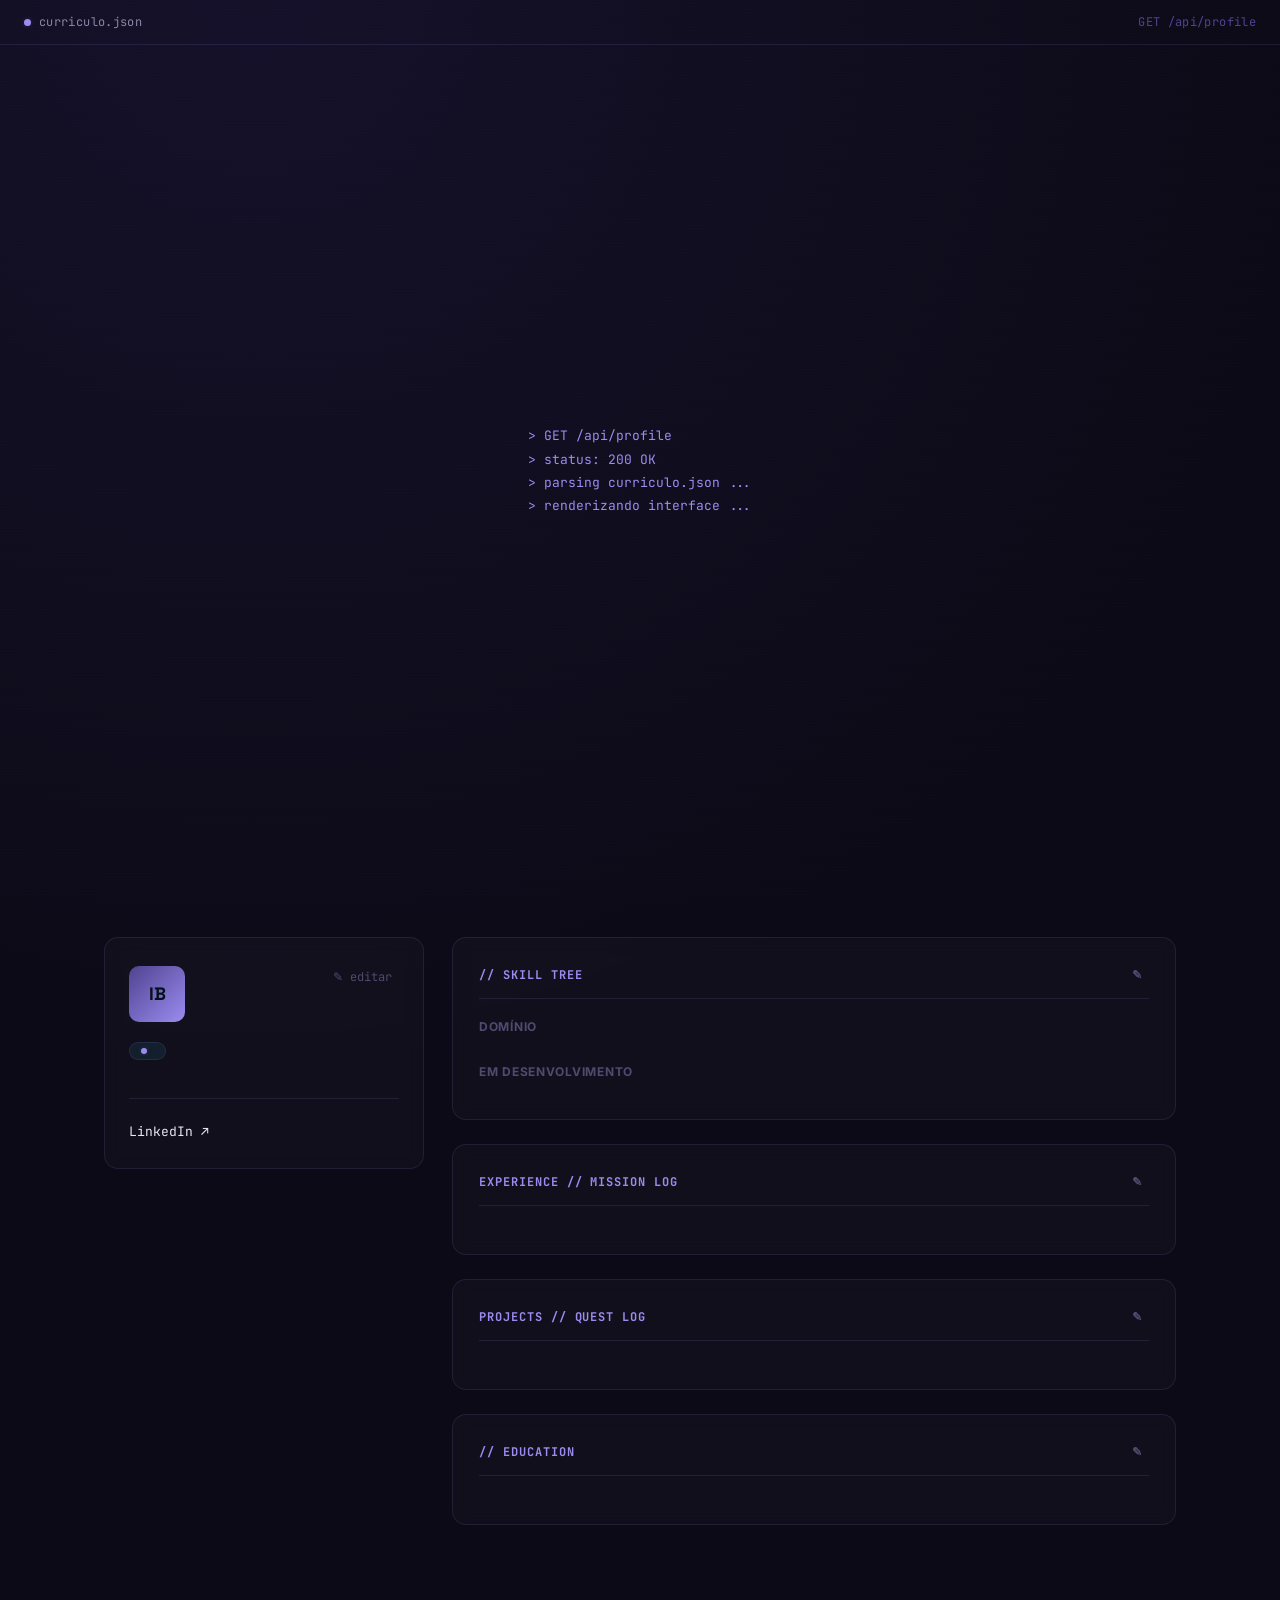
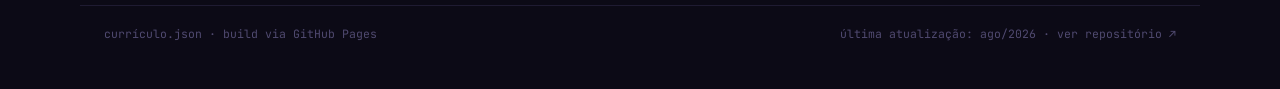
==== index.html @ af9a3c8d "Add files via upload" ====
<!DOCTYPE html>
<html lang="pt-BR">
<head>
<meta charset="UTF-8">
<meta name="viewport" content="width=device-width, initial-scale=1.0">
<title>Ícaro Bastos — Currículo Digital</title>
<link rel="preconnect" href="https://fonts.googleapis.com">
<link href="https://fonts.googleapis.com/css2?family=Space+Grotesk:wght@500;600;700&family=Inter:wght@400;500;600&family=JetBrains+Mono:wght@400;500&display=swap" rel="stylesheet">
<link rel="stylesheet" href="style.css">
</head>
<body>

<div class="scanlines"></div>

<header class="topbar">
  <div class="topbar-left">
    <span class="dot"></span>
    <span class="topbar-label">curriculo.json</span>
  </div>
  <div class="topbar-right" id="statusLine">GET /api/profile</div>
</header>

<main class="boot" id="bootScreen">
  <pre id="bootLog"></pre>
</main>

<div class="app" id="app" hidden>

  <aside class="profile-card">
    <div class="profile-card-inner">
      <a class="edit-icon profile-edit" href="https://github.com/ibastts/icarobastos.github.io/edit/main/curriculo.json" target="_blank" rel="noopener" title="Editar dados no GitHub">✎ editar</a>
      <div class="avatar">IB</div>
      <h1 class="name" id="p-name"></h1>
      <p class="role" id="p-role"></p>
      <p class="location" id="p-location"></p>
      <div class="status-pill">
        <span class="pulse"></span>
        <span id="p-status"></span>
      </div>
      <p class="summary" id="p-summary"></p>
      <div class="contact">
        <a id="p-email" href="#" class="contact-link"></a>
        <a id="p-linkedin" href="#" target="_blank" rel="noopener" class="contact-link">LinkedIn ↗</a>
      </div>
    </div>
  </aside>

  <div class="main-col">

    <section class="panel">
      <h2 class="panel-title">// SKILL TREE <a class="edit-icon" href="https://github.com/ibastts/icarobastos.github.io/edit/main/curriculo.json" target="_blank" rel="noopener" title="Editar no GitHub">✎</a></h2>
      <div class="skill-group">
        <h3 class="skill-group-title">Domínio</h3>
        <div id="skills-mastered" class="skill-list"></div>
      </div>
      <div class="skill-group">
        <h3 class="skill-group-title">Em desenvolvimento</h3>
        <div id="skills-learning" class="skill-list"></div>
      </div>
    </section>

    <section class="panel">
      <h2 class="panel-title">EXPERIENCE // MISSION LOG <a class="edit-icon" href="https://github.com/ibastts/icarobastos.github.io/edit/main/curriculo.json" target="_blank" rel="noopener" title="Editar no GitHub">✎</a></h2>
      <div id="experience-log" class="timeline"></div>
    </section>

    <section class="panel">
      <h2 class="panel-title">PROJECTS // QUEST LOG <a class="edit-icon" href="https://github.com/ibastts/icarobastos.github.io/edit/main/curriculo.json" target="_blank" rel="noopener" title="Editar no GitHub">✎</a></h2>
      <div id="projects-list" class="project-grid"></div>
    </section>

    <section class="panel">
      <h2 class="panel-title">// EDUCATION <a class="edit-icon" href="https://github.com/ibastts/icarobastos.github.io/edit/main/curriculo.json" target="_blank" rel="noopener" title="Editar no GitHub">✎</a></h2>
      <div id="education-list"></div>
    </section>

  </div>
</div>

<footer class="footer">
  <span>currículo.json · build via GitHub Pages</span>
  <span>última atualização: ago/2026 · <a href="https://github.com/ibastts/icarobastos.github.io" target="_blank" rel="noopener">ver repositório ↗</a></span>
</footer>

<script src="script.js"></script>
</body>
</html>
---- style.css ----
:root {
  --bg: #0c0a16;
  --bg-alt: #120e1f;
  --surface: rgba(255, 255, 255, 0.025);
  --surface-border: rgba(150, 130, 220, 0.14);
  --accent: #9b8cf0;
  --accent-dim: #4f4390;
  --accent-glow: rgba(155, 140, 240, 0.2);
  --text: #e9e6f5;
  --text-muted: #8a84a8;
  --text-faint: #504a70;
  --font-display: 'Space Grotesk', sans-serif;
  --font-body: 'Inter', sans-serif;
  --font-mono: 'JetBrains Mono', monospace;
}

* { box-sizing: border-box; }

html, body {
  margin: 0;
  padding: 0;
  background: radial-gradient(circle at 20% 0%, #15112a 0%, var(--bg) 55%);
  color: var(--text);
  font-family: var(--font-body);
  min-height: 100vh;
}

.scanlines {
  position: fixed;
  inset: 0;
  pointer-events: none;
  z-index: 50;
  background: repeating-linear-gradient(
    to bottom,
    rgba(255, 255, 255, 0.015) 0px,
    rgba(255, 255, 255, 0.015) 1px,
    transparent 1px,
    transparent 3px
  );
  mix-blend-mode: overlay;
}

.topbar {
  display: flex;
  justify-content: space-between;
  align-items: center;
  padding: 14px 24px;
  border-bottom: 1px solid var(--surface-border);
  font-family: var(--font-mono);
  font-size: 12px;
  color: var(--text-muted);
  letter-spacing: 0.03em;
}

.topbar-left { display: flex; align-items: center; gap: 8px; }

.dot {
  width: 7px;
  height: 7px;
  border-radius: 50%;
  background: var(--accent);
  box-shadow: 0 0 5px var(--accent-glow);
}

.topbar-right { color: var(--accent-dim); }

/* Boot screen */
.boot {
  min-height: calc(100vh - 48px);
  display: flex;
  align-items: center;
  justify-content: center;
  padding: 24px;
}

#bootLog {
  font-family: var(--font-mono);
  font-size: 13px;
  color: var(--accent);
  white-space: pre-wrap;
  line-height: 1.8;
  max-width: 560px;
}

/* App layout */
.app {
  display: grid;
  grid-template-columns: 320px 1fr;
  gap: 28px;
  max-width: 1120px;
  margin: 0 auto;
  padding: 40px 24px 80px;
}

@media (max-width: 860px) {
  .app { grid-template-columns: 1fr; }
}

.profile-card {
  background: var(--surface);
  border: 1px solid var(--surface-border);
  border-radius: 14px;
  padding: 28px 24px;
  height: fit-content;
  position: sticky;
  top: 24px;
  backdrop-filter: blur(8px);
}

.profile-card-inner {
  position: relative;
}

.avatar {
  width: 56px;
  height: 56px;
  border-radius: 10px;
  background: linear-gradient(135deg, var(--accent-dim), var(--accent));
  display: flex;
  align-items: center;
  justify-content: center;
  font-family: var(--font-display);
  font-weight: 700;
  font-size: 18px;
  color: #061018;
  margin-bottom: 16px;
}

.name {
  font-family: var(--font-display);
  font-size: 22px;
  font-weight: 700;
  margin: 0 0 4px;
  letter-spacing: -0.01em;
}

.role {
  color: var(--accent);
  font-family: var(--font-mono);
  font-size: 13px;
  margin: 0 0 4px;
}

.location {
  color: var(--text-muted);
  font-size: 13px;
  margin: 0 0 16px;
}

.status-pill {
  display: inline-flex;
  align-items: center;
  gap: 7px;
  background: rgba(52, 214, 255, 0.08);
  border: 1px solid var(--surface-border);
  padding: 5px 11px;
  border-radius: 999px;
  font-size: 11px;
  font-family: var(--font-mono);
  color: var(--accent);
  margin-bottom: 18px;
}

.pulse {
  width: 6px;
  height: 6px;
  border-radius: 50%;
  background: var(--accent);
  box-shadow: 0 0 4px var(--accent-glow);
  animation: pulse 2.4s infinite ease-in-out;
}

@keyframes pulse {
  0%, 100% { opacity: 1; }
  50% { opacity: 0.5; }
}

.summary {
  font-size: 13.5px;
  line-height: 1.6;
  color: var(--text-muted);
  margin: 0 0 20px;
}

.contact {
  display: flex;
  flex-direction: column;
  gap: 8px;
  padding-top: 16px;
  border-top: 1px solid var(--surface-border);
}

.contact-link {
  color: var(--text);
  text-decoration: none;
  font-size: 13px;
  font-family: var(--font-mono);
  transition: color 0.15s;
}

.contact-link:hover { color: var(--accent); }

.main-col {
  display: flex;
  flex-direction: column;
  gap: 24px;
}

.panel {
  background: var(--surface);
  border: 1px solid var(--surface-border);
  border-radius: 14px;
  padding: 26px 26px 28px;
  backdrop-filter: blur(8px);
}

.panel-title {
  font-family: var(--font-mono);
  font-size: 12px;
  letter-spacing: 0.08em;
  color: var(--accent);
  text-transform: uppercase;
  margin: 0 0 20px;
  padding-bottom: 12px;
  border-bottom: 1px solid var(--surface-border);
}

/* Skills */
.skill-group { margin-bottom: 18px; }
.skill-group:last-child { margin-bottom: 0; }

.skill-group-title {
  font-size: 12px;
  color: var(--text-faint);
  text-transform: uppercase;
  letter-spacing: 0.06em;
  margin: 0 0 12px;
}

.skill-list { display: flex; flex-direction: column; gap: 10px; }

.skill-row { display: flex; flex-direction: column; gap: 5px; }

.skill-label {
  display: flex;
  justify-content: space-between;
  font-size: 13px;
  color: var(--text);
}

.skill-label span:last-child {
  font-family: var(--font-mono);
  font-size: 11px;
  color: var(--text-muted);
}

.skill-bar-track {
  height: 5px;
  background: rgba(255, 255, 255, 0.06);
  border-radius: 3px;
  overflow: hidden;
}

.skill-bar-fill {
  height: 100%;
  background: linear-gradient(90deg, var(--accent-dim), var(--accent));
  border-radius: 3px;
  width: 0%;
  transition: width 1s cubic-bezier(0.4, 0, 0.2, 1);
}

/* Timeline / experience */
.timeline {
  display: flex;
  flex-direction: column;
  gap: 22px;
  position: relative;
}

.timeline-item {
  position: relative;
  padding-left: 22px;
  border-left: 1px solid var(--surface-border);
}

.timeline-item::before {
  content: '';
  position: absolute;
  left: -4.5px;
  top: 4px;
  width: 8px;
  height: 8px;
  border-radius: 50%;
  background: var(--accent);
  box-shadow: 0 0 4px var(--accent-glow);
}

.timeline-head {
  display: flex;
  flex-wrap: wrap;
  justify-content: space-between;
  gap: 8px;
  margin-bottom: 4px;
}

.timeline-role {
  font-weight: 600;
  font-size: 14.5px;
}

.timeline-company {
  color: var(--accent);
  font-size: 13px;
}

.timeline-period {
  font-family: var(--font-mono);
  font-size: 11.5px;
  color: var(--text-muted);
  white-space: nowrap;
}

.timeline-meta {
  font-size: 12px;
  color: var(--text-faint);
  margin-bottom: 10px;
}

.timeline-highlights {
  margin: 0;
  padding-left: 18px;
  color: var(--text-muted);
  font-size: 13px;
  line-height: 1.7;
}

/* Projects */
.project-grid {
  display: grid;
  grid-template-columns: repeat(auto-fill, minmax(220px, 1fr));
  gap: 14px;
}

.project-card {
  border: 1px solid var(--surface-border);
  border-radius: 10px;
  padding: 16px;
  background: rgba(255, 255, 255, 0.015);
  transition: border-color 0.15s, transform 0.15s;
}

.project-card:hover {
  border-color: var(--accent-dim);
  transform: translateY(-2px);
}

.project-name {
  font-weight: 600;
  font-size: 14px;
  margin: 0 0 6px;
  display: flex;
  align-items: center;
  gap: 6px;
}

.project-name::before {
  content: '◈';
  color: var(--accent);
  font-size: 12px;
}

.project-desc {
  font-size: 12.5px;
  color: var(--text-muted);
  line-height: 1.6;
  margin: 0;
}

/* Education */
.edu-item {
  display: flex;
  justify-content: space-between;
  flex-wrap: wrap;
  gap: 8px;
  padding: 4px 0;
}

.edu-degree { font-weight: 600; font-size: 14px; }
.edu-inst { color: var(--accent); font-size: 13px; }
.edu-period {
  font-family: var(--font-mono);
  font-size: 11.5px;
  color: var(--text-muted);
}

/* Edit icons */
.panel-title {
  display: flex;
  align-items: center;
  justify-content: space-between;
}

.edit-icon {
  font-family: var(--font-mono);
  font-size: 12px;
  color: var(--text-faint);
  text-decoration: none;
  border: 1px solid transparent;
  padding: 2px 6px;
  border-radius: 5px;
  transition: color 0.15s, border-color 0.15s;
  letter-spacing: normal;
  text-transform: none;
}

.edit-icon:hover {
  color: var(--accent);
  border-color: var(--surface-border);
}

.profile-edit {
  position: absolute;
  top: 0;
  right: 0;
}

/* Footer */
.footer {
  max-width: 1120px;
  margin: 0 auto;
  padding: 0 24px 48px;
  display: flex;
  justify-content: space-between;
  flex-wrap: wrap;
  gap: 10px;
  font-family: var(--font-mono);
  font-size: 11.5px;
  color: var(--text-faint);
  border-top: 1px solid var(--surface-border);
  padding-top: 20px;
}

.footer a {
  color: var(--text-faint);
  text-decoration: none;
}

.footer a:hover {
  color: var(--accent);
}
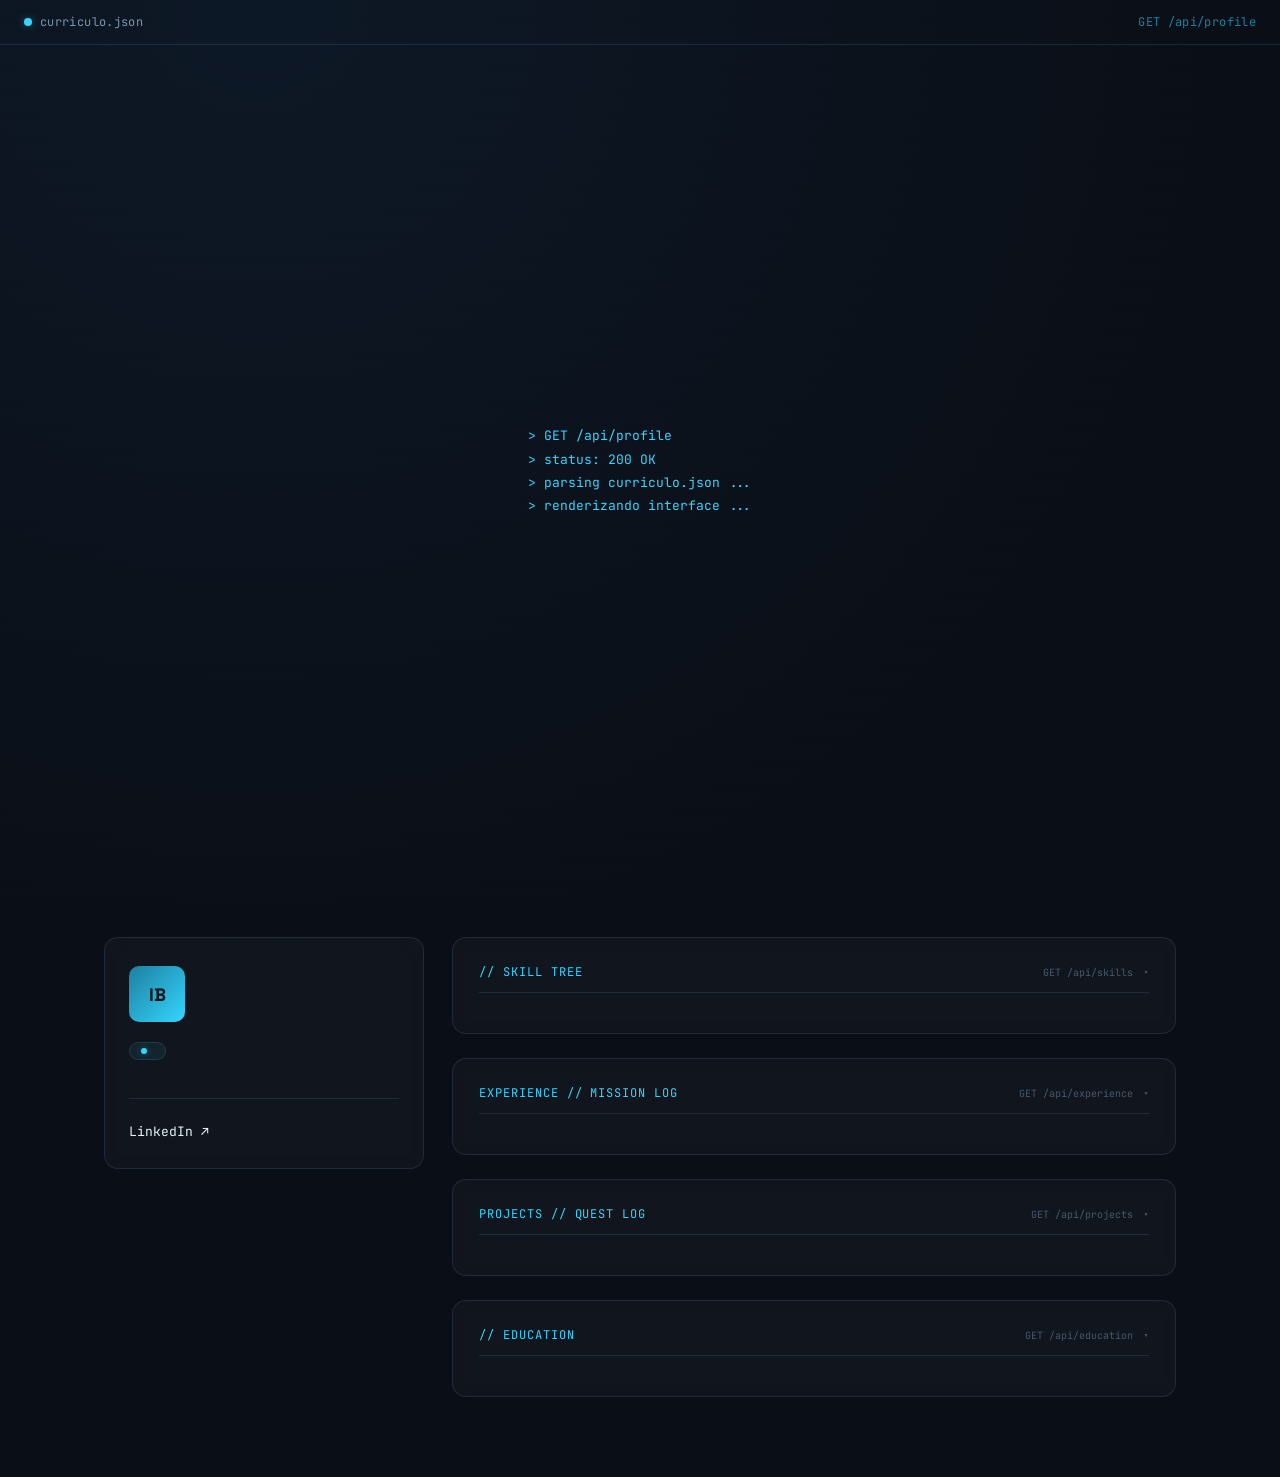
==== commit 99582533: "Add files via upload" ====
--- a/index.html
+++ b/index.html
@@ -27,61 +27,97 @@
 <div class="app" id="app" hidden>
 
   <aside class="profile-card">
-    <div class="profile-card-inner">
-      <a class="edit-icon profile-edit" href="https://github.com/ibastts/icarobastos.github.io/edit/main/curriculo.json" target="_blank" rel="noopener" title="Editar dados no GitHub">✎ editar</a>
-      <div class="avatar">IB</div>
-      <h1 class="name" id="p-name"></h1>
-      <p class="role" id="p-role"></p>
-      <p class="location" id="p-location"></p>
-      <div class="status-pill">
-        <span class="pulse"></span>
-        <span id="p-status"></span>
-      </div>
-      <p class="summary" id="p-summary"></p>
-      <div class="contact">
-        <a id="p-email" href="#" class="contact-link"></a>
-        <a id="p-linkedin" href="#" target="_blank" rel="noopener" class="contact-link">LinkedIn ↗</a>
-      </div>
+    <div class="avatar">IB</div>
+    <h1 class="name" id="p-name"></h1>
+    <p class="role" id="p-role"></p>
+    <p class="location" id="p-location"></p>
+    <div class="status-pill">
+      <span class="pulse"></span>
+      <span id="p-status"></span>
+    </div>
+    <p class="summary" id="p-summary"></p>
+    <div class="contact">
+      <a id="p-email" href="#" class="contact-link"></a>
+      <a id="p-linkedin" href="#" target="_blank" rel="noopener" class="contact-link">LinkedIn ↗</a>
     </div>
   </aside>
 
   <div class="main-col">
 
-    <section class="panel">
-      <h2 class="panel-title">// SKILL TREE <a class="edit-icon" href="https://github.com/ibastts/icarobastos.github.io/edit/main/curriculo.json" target="_blank" rel="noopener" title="Editar no GitHub">✎</a></h2>
-      <div class="skill-group">
-        <h3 class="skill-group-title">Domínio</h3>
-        <div id="skills-mastered" class="skill-list"></div>
-      </div>
-      <div class="skill-group">
-        <h3 class="skill-group-title">Em desenvolvimento</h3>
-        <div id="skills-learning" class="skill-list"></div>
+    <section class="panel" data-panel>
+      <button class="panel-title" type="button" aria-expanded="false" aria-controls="skills-body">
+        <span class="panel-title-text">// SKILL TREE</span>
+        <span class="panel-title-meta">
+          <span class="endpoint-tag">GET /api/skills</span>
+          <span class="chevron">▾</span>
+        </span>
+      </button>
+      <p class="panel-summary" id="skills-summary"></p>
+      <div class="panel-body" id="skills-body">
+        <div class="panel-body-inner">
+          <div class="skill-group">
+            <h3 class="skill-group-title">Domínio</h3>
+            <div id="skills-mastered" class="skill-list"></div>
+          </div>
+          <div class="skill-group">
+            <h3 class="skill-group-title">Em desenvolvimento</h3>
+            <div id="skills-learning" class="skill-list"></div>
+          </div>
+        </div>
       </div>
     </section>
 
-    <section class="panel">
-      <h2 class="panel-title">EXPERIENCE // MISSION LOG <a class="edit-icon" href="https://github.com/ibastts/icarobastos.github.io/edit/main/curriculo.json" target="_blank" rel="noopener" title="Editar no GitHub">✎</a></h2>
-      <div id="experience-log" class="timeline"></div>
+    <section class="panel" data-panel>
+      <button class="panel-title" type="button" aria-expanded="false" aria-controls="experience-body">
+        <span class="panel-title-text">EXPERIENCE // MISSION LOG</span>
+        <span class="panel-title-meta">
+          <span class="endpoint-tag">GET /api/experience</span>
+          <span class="chevron">▾</span>
+        </span>
+      </button>
+      <p class="panel-summary" id="experience-summary"></p>
+      <div class="panel-body" id="experience-body">
+        <div class="panel-body-inner">
+          <div id="experience-log" class="timeline"></div>
+        </div>
+      </div>
     </section>
 
-    <section class="panel">
-      <h2 class="panel-title">PROJECTS // QUEST LOG <a class="edit-icon" href="https://github.com/ibastts/icarobastos.github.io/edit/main/curriculo.json" target="_blank" rel="noopener" title="Editar no GitHub">✎</a></h2>
-      <div id="projects-list" class="project-grid"></div>
+    <section class="panel" data-panel>
+      <button class="panel-title" type="button" aria-expanded="false" aria-controls="projects-body">
+        <span class="panel-title-text">PROJECTS // QUEST LOG</span>
+        <span class="panel-title-meta">
+          <span class="endpoint-tag">GET /api/projects</span>
+          <span class="chevron">▾</span>
+        </span>
+      </button>
+      <p class="panel-summary" id="projects-summary"></p>
+      <div class="panel-body" id="projects-body">
+        <div class="panel-body-inner">
+          <div id="projects-list" class="project-grid"></div>
+        </div>
+      </div>
     </section>
 
-    <section class="panel">
-      <h2 class="panel-title">// EDUCATION <a class="edit-icon" href="https://github.com/ibastts/icarobastos.github.io/edit/main/curriculo.json" target="_blank" rel="noopener" title="Editar no GitHub">✎</a></h2>
-      <div id="education-list"></div>
+    <section class="panel" data-panel>
+      <button class="panel-title" type="button" aria-expanded="false" aria-controls="education-body">
+        <span class="panel-title-text">// EDUCATION</span>
+        <span class="panel-title-meta">
+          <span class="endpoint-tag">GET /api/education</span>
+          <span class="chevron">▾</span>
+        </span>
+      </button>
+      <p class="panel-summary" id="education-summary"></p>
+      <div class="panel-body" id="education-body">
+        <div class="panel-body-inner">
+          <div id="education-list"></div>
+        </div>
+      </div>
     </section>
 
   </div>
 </div>
 
-<footer class="footer">
-  <span>currículo.json · build via GitHub Pages</span>
-  <span>última atualização: ago/2026 · <a href="https://github.com/ibastts/icarobastos.github.io" target="_blank" rel="noopener">ver repositório ↗</a></span>
-</footer>
-
 <script src="script.js"></script>
 </body>
 </html>
--- a/style.css
+++ b/style.css
@@ -1,14 +1,14 @@
 :root {
-  --bg: #0c0a16;
-  --bg-alt: #120e1f;
-  --surface: rgba(255, 255, 255, 0.025);
-  --surface-border: rgba(150, 130, 220, 0.14);
-  --accent: #9b8cf0;
-  --accent-dim: #4f4390;
-  --accent-glow: rgba(155, 140, 240, 0.2);
-  --text: #e9e6f5;
-  --text-muted: #8a84a8;
-  --text-faint: #504a70;
+  --bg: #0a0e16;
+  --bg-alt: #0e1420;
+  --surface: rgba(255, 255, 255, 0.03);
+  --surface-border: rgba(120, 180, 255, 0.14);
+  --accent: #34d6ff;
+  --accent-dim: #1d7fa0;
+  --accent-glow: rgba(52, 214, 255, 0.35);
+  --text: #e8f1fb;
+  --text-muted: #7c93ad;
+  --text-faint: #48586e;
   --font-display: 'Space Grotesk', sans-serif;
   --font-body: 'Inter', sans-serif;
   --font-mono: 'JetBrains Mono', monospace;
@@ -19,7 +19,7 @@
 html, body {
   margin: 0;
   padding: 0;
-  background: radial-gradient(circle at 20% 0%, #15112a 0%, var(--bg) 55%);
+  background: radial-gradient(circle at 20% 0%, #0d1826 0%, var(--bg) 55%);
   color: var(--text);
   font-family: var(--font-body);
   min-height: 100vh;
@@ -55,11 +55,11 @@
 .topbar-left { display: flex; align-items: center; gap: 8px; }
 
 .dot {
-  width: 7px;
-  height: 7px;
+  width: 8px;
+  height: 8px;
   border-radius: 50%;
   background: var(--accent);
-  box-shadow: 0 0 5px var(--accent-glow);
+  box-shadow: 0 0 8px var(--accent-glow);
 }
 
 .topbar-right { color: var(--accent-dim); }
@@ -107,10 +107,6 @@
   backdrop-filter: blur(8px);
 }
 
-.profile-card-inner {
-  position: relative;
-}
-
 .avatar {
   width: 56px;
   height: 56px;
@@ -166,13 +162,13 @@
   height: 6px;
   border-radius: 50%;
   background: var(--accent);
-  box-shadow: 0 0 4px var(--accent-glow);
-  animation: pulse 2.4s infinite ease-in-out;
+  box-shadow: 0 0 6px var(--accent-glow);
+  animation: pulse 1.8s infinite ease-in-out;
 }
 
 @keyframes pulse {
   0%, 100% { opacity: 1; }
-  50% { opacity: 0.5; }
+  50% { opacity: 0.35; }
 }
 
 .summary {
@@ -215,14 +211,98 @@
 }
 
 .panel-title {
+  all: unset;
+  box-sizing: border-box;
+  display: flex;
+  align-items: center;
+  justify-content: space-between;
+  gap: 12px;
+  width: 100%;
+  cursor: pointer;
   font-family: var(--font-mono);
   font-size: 12px;
   letter-spacing: 0.08em;
   color: var(--accent);
   text-transform: uppercase;
-  margin: 0 0 20px;
   padding-bottom: 12px;
   border-bottom: 1px solid var(--surface-border);
+}
+
+.panel-title:focus-visible {
+  outline: 1px solid var(--accent);
+  outline-offset: 4px;
+  border-radius: 2px;
+}
+
+.panel-title-text { white-space: nowrap; }
+
+.panel-title-meta {
+  display: flex;
+  align-items: center;
+  gap: 10px;
+  text-transform: none;
+  letter-spacing: normal;
+  flex-shrink: 0;
+}
+
+.endpoint-tag {
+  font-size: 10px;
+  color: var(--text-faint);
+  transition: color 0.2s ease;
+}
+
+.panel:hover .endpoint-tag,
+.panel.is-open .endpoint-tag {
+  color: var(--accent-dim);
+}
+
+.chevron {
+  display: inline-block;
+  font-size: 10px;
+  color: var(--text-faint);
+  transition: transform 0.25s ease, color 0.25s ease;
+}
+
+.panel:hover .chevron,
+.panel.is-open .chevron {
+  transform: rotate(180deg);
+  color: var(--accent);
+}
+
+.panel-summary {
+  font-family: var(--font-mono);
+  font-size: 11.5px;
+  color: var(--text-faint);
+  margin: 12px 0 0;
+  transition: opacity 0.2s ease;
+}
+
+.panel:hover .panel-summary,
+.panel.is-open .panel-summary {
+  opacity: 0;
+  height: 0;
+  margin: 0;
+  overflow: hidden;
+}
+
+.panel-body {
+  max-height: 0;
+  overflow: hidden;
+  transition: max-height 0.45s cubic-bezier(0.4, 0, 0.2, 1);
+}
+
+.panel-body-inner {
+  padding-top: 20px;
+}
+
+@media (max-width: 480px) {
+  .panel-title {
+    flex-wrap: wrap;
+    row-gap: 6px;
+  }
+  .endpoint-tag {
+    display: none;
+  }
 }
 
 /* Skills */
@@ -267,6 +347,7 @@
   border-radius: 3px;
   width: 0%;
   transition: width 1s cubic-bezier(0.4, 0, 0.2, 1);
+  box-shadow: 0 0 8px var(--accent-glow);
 }
 
 /* Timeline / experience */
@@ -292,7 +373,7 @@
   height: 8px;
   border-radius: 50%;
   background: var(--accent);
-  box-shadow: 0 0 4px var(--accent-glow);
+  box-shadow: 0 0 8px var(--accent-glow);
 }
 
 .timeline-head {
@@ -392,59 +473,3 @@
   font-size: 11.5px;
   color: var(--text-muted);
 }
-
-/* Edit icons */
-.panel-title {
-  display: flex;
-  align-items: center;
-  justify-content: space-between;
-}
-
-.edit-icon {
-  font-family: var(--font-mono);
-  font-size: 12px;
-  color: var(--text-faint);
-  text-decoration: none;
-  border: 1px solid transparent;
-  padding: 2px 6px;
-  border-radius: 5px;
-  transition: color 0.15s, border-color 0.15s;
-  letter-spacing: normal;
-  text-transform: none;
-}
-
-.edit-icon:hover {
-  color: var(--accent);
-  border-color: var(--surface-border);
-}
-
-.profile-edit {
-  position: absolute;
-  top: 0;
-  right: 0;
-}
-
-/* Footer */
-.footer {
-  max-width: 1120px;
-  margin: 0 auto;
-  padding: 0 24px 48px;
-  display: flex;
-  justify-content: space-between;
-  flex-wrap: wrap;
-  gap: 10px;
-  font-family: var(--font-mono);
-  font-size: 11.5px;
-  color: var(--text-faint);
-  border-top: 1px solid var(--surface-border);
-  padding-top: 20px;
-}
-
-.footer a {
-  color: var(--text-faint);
-  text-decoration: none;
-}
-
-.footer a:hover {
-  color: var(--accent);
-}
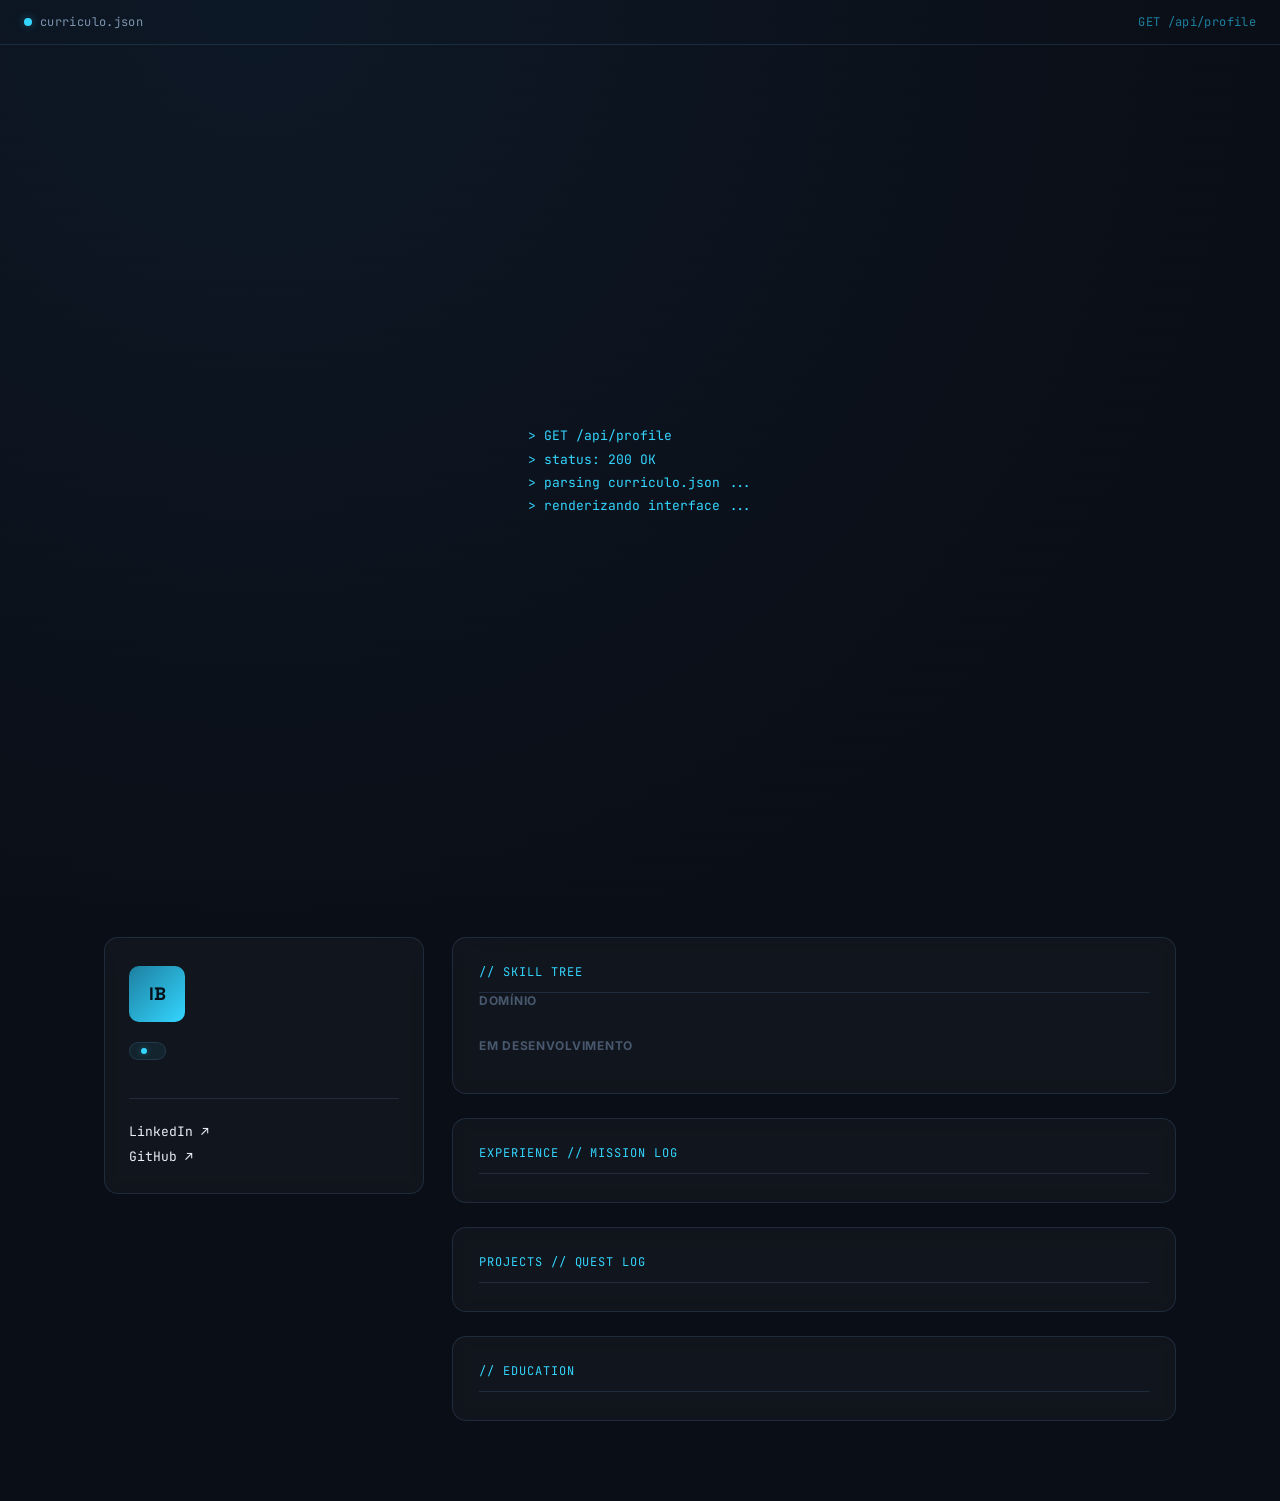
==== commit f2ff2c2e: "Rename index to index.html" ====
--- a/index.html
+++ b/index.html
@@ -1,123 +1,92 @@
 <!DOCTYPE html>
 <html lang="pt-BR">
 <head>
-<meta charset="UTF-8">
-<meta name="viewport" content="width=device-width, initial-scale=1.0">
-<title>Ícaro Bastos — Currículo Digital</title>
-<link rel="preconnect" href="https://fonts.googleapis.com">
-<link href="https://fonts.googleapis.com/css2?family=Space+Grotesk:wght@500;600;700&family=Inter:wght@400;500;600&family=JetBrains+Mono:wght@400;500&display=swap" rel="stylesheet">
-<link rel="stylesheet" href="style.css">
+  <meta charset="UTF-8">
+  <meta name="viewport" content="width=device-width, initial-scale=1.0">
+  <title>Ícaro Bastos — Currículo Digital</title>
+  
+  <!-- Fontes -->
+  <link rel="preconnect" href="https://fonts.googleapis.com">
+  <link rel="preconnect" href="https://fonts.gstatic.com" crossorigin>
+  <link href="https://fonts.googleapis.com/css2?family=Space+Grotesk:wght@500;600;700&family=Inter:wght@400;500;600&family=JetBrains+Mono:wght@400;500&display=swap" rel="stylesheet">
+  
+  <!-- Estilos -->
+  <link rel="stylesheet" href="style.css">
 </head>
 <body>
 
-<div class="scanlines"></div>
+  <div class="scanlines"></div>
 
-<header class="topbar">
-  <div class="topbar-left">
-    <span class="dot"></span>
-    <span class="topbar-label">curriculo.json</span>
+  <header class="topbar">
+    <div class="topbar-left">
+      <span class="dot"></span>
+      <span class="topbar-label">curriculo.json</span>
+    </div>
+    <div class="topbar-right" id="statusLine">GET /api/profile</div>
+  </header>
+
+  <main class="boot" id="bootScreen">
+    <pre id="bootLog"></pre>
+  </main>
+
+  <div class="app" id="app" hidden>
+
+    <!-- Sidebar / Perfil -->
+    <aside class="profile-card">
+      <div class="avatar">IB</div>
+      <h1 class="name" id="p-name"></h1>
+      <p class="role" id="p-role"></p>
+      <p class="location" id="p-location"></p>
+      <div class="status-pill">
+        <span class="pulse"></span>
+        <span id="p-status"></span>
+      </div>
+      <p class="summary" id="p-summary"></p>
+      <div class="contact">
+        <a id="p-email" href="#" class="contact-link"></a>
+        <a id="p-linkedin" href="#" target="_blank" rel="noopener noreferrer" class="contact-link">LinkedIn ↗</a>
+        <a id="p-github" href="#" target="_blank" rel="noopener noreferrer" class="contact-link">GitHub ↗</a>
+      </div>
+    </aside>
+
+    <!-- Conteúdo Principal -->
+    <div class="main-col">
+
+      <!-- Skills -->
+      <section class="panel skill-panel">
+        <h2 class="panel-title">// SKILL TREE</h2>
+        <div class="skill-group">
+          <h3 class="skill-group-title">Domínio</h3>
+          <div id="skills-mastered" class="skill-list"></div>
+        </div>
+        <div class="skill-group">
+          <h3 class="skill-group-title">Em desenvolvimento</h3>
+          <div id="skills-learning" class="skill-list"></div>
+        </div>
+      </section>
+
+      <!-- Experiência -->
+      <section class="panel">
+        <h2 class="panel-title">EXPERIENCE // MISSION LOG</h2>
+        <div id="experience-log" class="timeline"></div>
+      </section>
+
+      <!-- Projetos -->
+      <section class="panel">
+        <h2 class="panel-title">PROJECTS // QUEST LOG</h2>
+        <div id="projects-list" class="project-grid"></div>
+      </section>
+
+      <!-- Educação -->
+      <section class="panel">
+        <h2 class="panel-title">// EDUCATION</h2>
+        <div id="education-list"></div>
+      </section>
+
+    </div>
   </div>
-  <div class="topbar-right" id="statusLine">GET /api/profile</div>
-</header>
 
-<main class="boot" id="bootScreen">
-  <pre id="bootLog"></pre>
-</main>
-
-<div class="app" id="app" hidden>
-
-  <aside class="profile-card">
-    <div class="avatar">IB</div>
-    <h1 class="name" id="p-name"></h1>
-    <p class="role" id="p-role"></p>
-    <p class="location" id="p-location"></p>
-    <div class="status-pill">
-      <span class="pulse"></span>
-      <span id="p-status"></span>
-    </div>
-    <p class="summary" id="p-summary"></p>
-    <div class="contact">
-      <a id="p-email" href="#" class="contact-link"></a>
-      <a id="p-linkedin" href="#" target="_blank" rel="noopener" class="contact-link">LinkedIn ↗</a>
-    </div>
-  </aside>
-
-  <div class="main-col">
-
-    <section class="panel" data-panel>
-      <button class="panel-title" type="button" aria-expanded="false" aria-controls="skills-body">
-        <span class="panel-title-text">// SKILL TREE</span>
-        <span class="panel-title-meta">
-          <span class="endpoint-tag">GET /api/skills</span>
-          <span class="chevron">▾</span>
-        </span>
-      </button>
-      <p class="panel-summary" id="skills-summary"></p>
-      <div class="panel-body" id="skills-body">
-        <div class="panel-body-inner">
-          <div class="skill-group">
-            <h3 class="skill-group-title">Domínio</h3>
-            <div id="skills-mastered" class="skill-list"></div>
-          </div>
-          <div class="skill-group">
-            <h3 class="skill-group-title">Em desenvolvimento</h3>
-            <div id="skills-learning" class="skill-list"></div>
-          </div>
-        </div>
-      </div>
-    </section>
-
-    <section class="panel" data-panel>
-      <button class="panel-title" type="button" aria-expanded="false" aria-controls="experience-body">
-        <span class="panel-title-text">EXPERIENCE // MISSION LOG</span>
-        <span class="panel-title-meta">
-          <span class="endpoint-tag">GET /api/experience</span>
-          <span class="chevron">▾</span>
-        </span>
-      </button>
-      <p class="panel-summary" id="experience-summary"></p>
-      <div class="panel-body" id="experience-body">
-        <div class="panel-body-inner">
-          <div id="experience-log" class="timeline"></div>
-        </div>
-      </div>
-    </section>
-
-    <section class="panel" data-panel>
-      <button class="panel-title" type="button" aria-expanded="false" aria-controls="projects-body">
-        <span class="panel-title-text">PROJECTS // QUEST LOG</span>
-        <span class="panel-title-meta">
-          <span class="endpoint-tag">GET /api/projects</span>
-          <span class="chevron">▾</span>
-        </span>
-      </button>
-      <p class="panel-summary" id="projects-summary"></p>
-      <div class="panel-body" id="projects-body">
-        <div class="panel-body-inner">
-          <div id="projects-list" class="project-grid"></div>
-        </div>
-      </div>
-    </section>
-
-    <section class="panel" data-panel>
-      <button class="panel-title" type="button" aria-expanded="false" aria-controls="education-body">
-        <span class="panel-title-text">// EDUCATION</span>
-        <span class="panel-title-meta">
-          <span class="endpoint-tag">GET /api/education</span>
-          <span class="chevron">▾</span>
-        </span>
-      </button>
-      <p class="panel-summary" id="education-summary"></p>
-      <div class="panel-body" id="education-body">
-        <div class="panel-body-inner">
-          <div id="education-list"></div>
-        </div>
-      </div>
-    </section>
-
-  </div>
-</div>
-
-<script src="script.js"></script>
+  <!-- Scripts com defer para garantir o carregamento do DOM -->
+  <script src="script.js" defer></script>
 </body>
 </html>
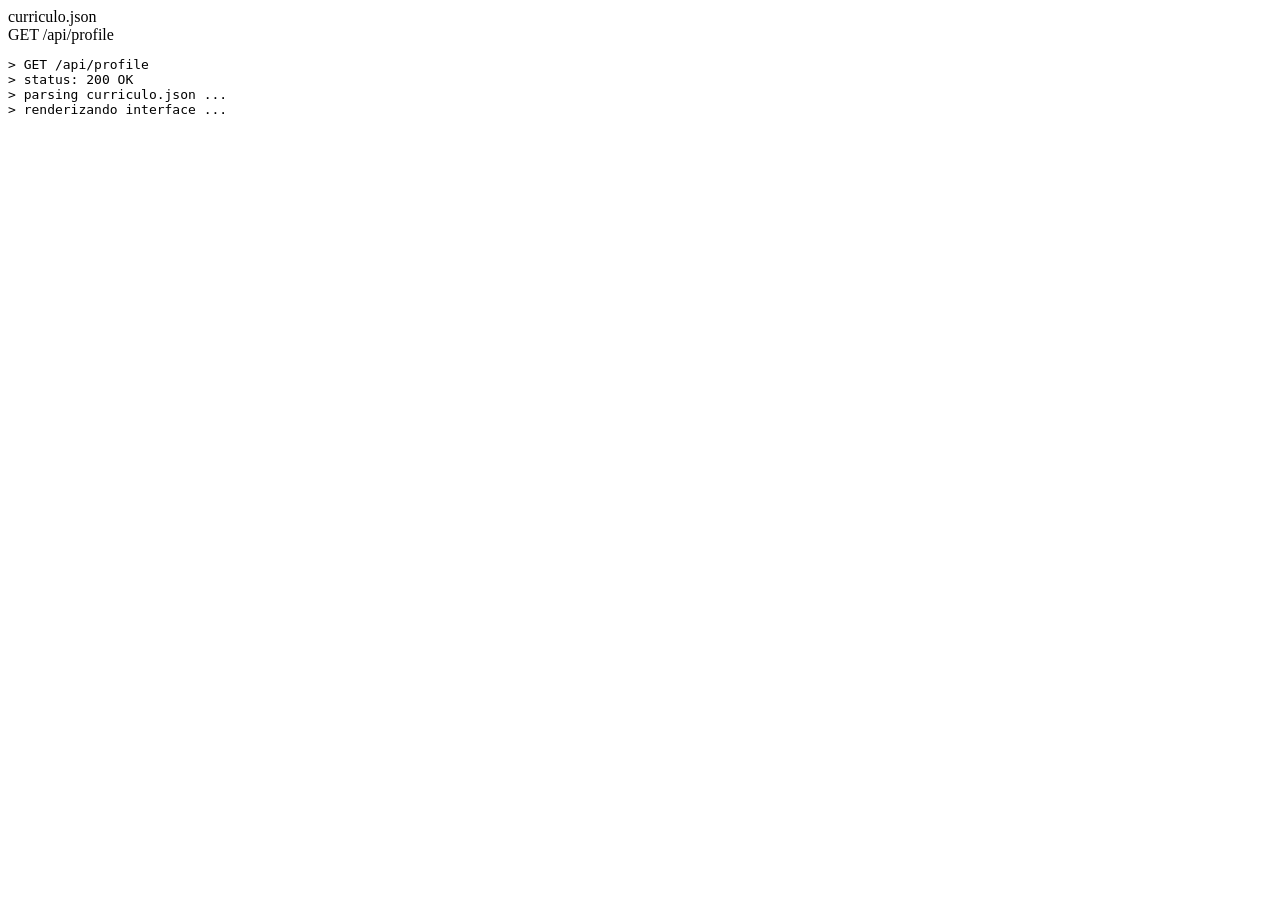
==== commit ff176925: "Update stylesheet link to include version query" ====
--- a/index.html
+++ b/index.html
@@ -11,7 +11,7 @@
   <link href="https://fonts.googleapis.com/css2?family=Space+Grotesk:wght@500;600;700&family=Inter:wght@400;500;600&family=JetBrains+Mono:wght@400;500&display=swap" rel="stylesheet">
   
   <!-- Estilos -->
-  <link rel="stylesheet" href="style.css">
+<link rel="stylesheet" href="style.css?v=2">
 </head>
 <body>
 
--- a/style.css
+++ b/style.css
@@ -1,475 +1,53 @@
-:root {
-  --bg: #0a0e16;
-  --bg-alt: #0e1420;
-  --surface: rgba(255, 255, 255, 0.03);
-  --surface-border: rgba(120, 180, 255, 0.14);
-  --accent: #34d6ff;
-  --accent-dim: #1d7fa0;
-  --accent-glow: rgba(52, 214, 255, 0.35);
-  --text: #e8f1fb;
-  --text-muted: #7c93ad;
-  --text-faint: #48586e;
-  --font-display: 'Space Grotesk', sans-serif;
-  --font-body: 'Inter', sans-serif;
-  --font-mono: 'JetBrains Mono', monospace;
+/* Container de Projetos: ajustado para manter um grid alinhado */
+.project-grid {
+  display: grid;
+  grid-template-columns: repeat(auto-fill, minmax(260px, 1fr));
+  gap: 16px;
+  align-items: start;
 }
 
-* { box-sizing: border-box; }
-
-html, body {
-  margin: 0;
-  padding: 0;
-  background: radial-gradient(circle at 20% 0%, #0d1826 0%, var(--bg) 55%);
-  color: var(--text);
-  font-family: var(--font-body);
-  min-height: 100vh;
+/* Card Compacto com transição suave */
+.project-card {
+  border: 1px solid var(--surface-border);
+  border-radius: 12px;
+  padding: 14px 16px;
+  background: rgba(255, 255, 255, 0.02);
+  cursor: pointer;
+  
+  /* Esconde o excesso no estado compacto */
+  max-height: 85px; 
+  overflow: hidden;
+  
+  /* Transições suaves para altura, cores e sombra */
+  transition: max-height 0.4s cubic-bezier(0.16, 1, 0.3, 1),
+              border-color 0.3s ease,
+              transform 0.3s ease,
+              box-shadow 0.3s ease,
+              background 0.3s ease;
 }
 
-.scanlines {
-  position: fixed;
-  inset: 0;
-  pointer-events: none;
-  z-index: 50;
-  background: repeating-linear-gradient(
-    to bottom,
-    rgba(255, 255, 255, 0.015) 0px,
-    rgba(255, 255, 255, 0.015) 1px,
-    transparent 1px,
-    transparent 3px
-  );
-  mix-blend-mode: overlay;
+/* Estado Expandido ao passar o mouse */
+.project-card:hover {
+  max-height: 300px; /* Altura máxima suficiente para exibir todo o texto */
+  background: rgba(18, 28, 42, 0.95);
+  border-color: rgba(102, 233, 255, 0.5);
+  transform: translateY(-3px);
+  box-shadow: 0 12px 28px rgba(5, 10, 18, 0.5);
+  z-index: 2; /* Garante que o card expandido fique sobreposto se necessário */
 }
 
-.topbar {
-  display: flex;
-  justify-content: space-between;
-  align-items: center;
-  padding: 14px 24px;
-  border-bottom: 1px solid var(--surface-border);
-  font-family: var(--font-mono);
-  font-size: 12px;
-  color: var(--text-muted);
-  letter-spacing: 0.03em;
-}
-
-.topbar-left { display: flex; align-items: center; gap: 8px; }
-
-.dot {
-  width: 8px;
-  height: 8px;
-  border-radius: 50%;
-  background: var(--accent);
-  box-shadow: 0 0 8px var(--accent-glow);
-}
-
-.topbar-right { color: var(--accent-dim); }
-
-/* Boot screen */
-.boot {
-  min-height: calc(100vh - 48px);
-  display: flex;
-  align-items: center;
-  justify-content: center;
-  padding: 24px;
-}
-
-#bootLog {
-  font-family: var(--font-mono);
-  font-size: 13px;
-  color: var(--accent);
-  white-space: pre-wrap;
-  line-height: 1.8;
-  max-width: 560px;
-}
-
-/* App layout */
-.app {
-  display: grid;
-  grid-template-columns: 320px 1fr;
-  gap: 28px;
-  max-width: 1120px;
-  margin: 0 auto;
-  padding: 40px 24px 80px;
-}
-
-@media (max-width: 860px) {
-  .app { grid-template-columns: 1fr; }
-}
-
-.profile-card {
-  background: var(--surface);
-  border: 1px solid var(--surface-border);
-  border-radius: 14px;
-  padding: 28px 24px;
-  height: fit-content;
-  position: sticky;
-  top: 24px;
-  backdrop-filter: blur(8px);
-}
-
-.avatar {
-  width: 56px;
-  height: 56px;
-  border-radius: 10px;
-  background: linear-gradient(135deg, var(--accent-dim), var(--accent));
-  display: flex;
-  align-items: center;
-  justify-content: center;
-  font-family: var(--font-display);
-  font-weight: 700;
-  font-size: 18px;
-  color: #061018;
-  margin-bottom: 16px;
-}
-
-.name {
-  font-family: var(--font-display);
-  font-size: 22px;
-  font-weight: 700;
-  margin: 0 0 4px;
-  letter-spacing: -0.01em;
-}
-
-.role {
-  color: var(--accent);
-  font-family: var(--font-mono);
-  font-size: 13px;
-  margin: 0 0 4px;
-}
-
-.location {
-  color: var(--text-muted);
-  font-size: 13px;
-  margin: 0 0 16px;
-}
-
-.status-pill {
-  display: inline-flex;
-  align-items: center;
-  gap: 7px;
-  background: rgba(52, 214, 255, 0.08);
-  border: 1px solid var(--surface-border);
-  padding: 5px 11px;
-  border-radius: 999px;
-  font-size: 11px;
-  font-family: var(--font-mono);
-  color: var(--accent);
-  margin-bottom: 18px;
-}
-
-.pulse {
-  width: 6px;
-  height: 6px;
-  border-radius: 50%;
-  background: var(--accent);
-  box-shadow: 0 0 6px var(--accent-glow);
-  animation: pulse 1.8s infinite ease-in-out;
-}
-
-@keyframes pulse {
-  0%, 100% { opacity: 1; }
-  50% { opacity: 0.35; }
-}
-
-.summary {
-  font-size: 13.5px;
-  line-height: 1.6;
-  color: var(--text-muted);
-  margin: 0 0 20px;
-}
-
-.contact {
-  display: flex;
-  flex-direction: column;
-  gap: 8px;
-  padding-top: 16px;
-  border-top: 1px solid var(--surface-border);
-}
-
-.contact-link {
-  color: var(--text);
-  text-decoration: none;
-  font-size: 13px;
-  font-family: var(--font-mono);
-  transition: color 0.15s;
-}
-
-.contact-link:hover { color: var(--accent); }
-
-.main-col {
-  display: flex;
-  flex-direction: column;
-  gap: 24px;
-}
-
-.panel {
-  background: var(--surface);
-  border: 1px solid var(--surface-border);
-  border-radius: 14px;
-  padding: 26px 26px 28px;
-  backdrop-filter: blur(8px);
-}
-
-.panel-title {
-  all: unset;
-  box-sizing: border-box;
-  display: flex;
-  align-items: center;
-  justify-content: space-between;
-  gap: 12px;
-  width: 100%;
-  cursor: pointer;
-  font-family: var(--font-mono);
-  font-size: 12px;
-  letter-spacing: 0.08em;
-  color: var(--accent);
-  text-transform: uppercase;
-  padding-bottom: 12px;
-  border-bottom: 1px solid var(--surface-border);
-}
-
-.panel-title:focus-visible {
-  outline: 1px solid var(--accent);
-  outline-offset: 4px;
-  border-radius: 2px;
-}
-
-.panel-title-text { white-space: nowrap; }
-
-.panel-title-meta {
-  display: flex;
-  align-items: center;
-  gap: 10px;
-  text-transform: none;
-  letter-spacing: normal;
-  flex-shrink: 0;
-}
-
-.endpoint-tag {
-  font-size: 10px;
-  color: var(--text-faint);
-  transition: color 0.2s ease;
-}
-
-.panel:hover .endpoint-tag,
-.panel.is-open .endpoint-tag {
-  color: var(--accent-dim);
-}
-
-.chevron {
-  display: inline-block;
-  font-size: 10px;
-  color: var(--text-faint);
-  transition: transform 0.25s ease, color 0.25s ease;
-}
-
-.panel:hover .chevron,
-.panel.is-open .chevron {
-  transform: rotate(180deg);
-  color: var(--accent);
-}
-
-.panel-summary {
-  font-family: var(--font-mono);
-  font-size: 11.5px;
-  color: var(--text-faint);
-  margin: 12px 0 0;
-  transition: opacity 0.2s ease;
-}
-
-.panel:hover .panel-summary,
-.panel.is-open .panel-summary {
-  opacity: 0;
-  height: 0;
-  margin: 0;
-  overflow: hidden;
-}
-
-.panel-body {
-  max-height: 0;
-  overflow: hidden;
-  transition: max-height 0.45s cubic-bezier(0.4, 0, 0.2, 1);
-}
-
-.panel-body-inner {
-  padding-top: 20px;
-}
-
-@media (max-width: 480px) {
-  .panel-title {
-    flex-wrap: wrap;
-    row-gap: 6px;
-  }
-  .endpoint-tag {
-    display: none;
-  }
-}
-
-/* Skills */
-.skill-group { margin-bottom: 18px; }
-.skill-group:last-child { margin-bottom: 0; }
-
-.skill-group-title {
-  font-size: 12px;
-  color: var(--text-faint);
-  text-transform: uppercase;
-  letter-spacing: 0.06em;
-  margin: 0 0 12px;
-}
-
-.skill-list { display: flex; flex-direction: column; gap: 10px; }
-
-.skill-row { display: flex; flex-direction: column; gap: 5px; }
-
-.skill-label {
-  display: flex;
-  justify-content: space-between;
-  font-size: 13px;
-  color: var(--text);
-}
-
-.skill-label span:last-child {
-  font-family: var(--font-mono);
-  font-size: 11px;
-  color: var(--text-muted);
-}
-
-.skill-bar-track {
-  height: 5px;
-  background: rgba(255, 255, 255, 0.06);
-  border-radius: 3px;
-  overflow: hidden;
-}
-
-.skill-bar-fill {
-  height: 100%;
-  background: linear-gradient(90deg, var(--accent-dim), var(--accent));
-  border-radius: 3px;
-  width: 0%;
-  transition: width 1s cubic-bezier(0.4, 0, 0.2, 1);
-  box-shadow: 0 0 8px var(--accent-glow);
-}
-
-/* Timeline / experience */
-.timeline {
-  display: flex;
-  flex-direction: column;
-  gap: 22px;
-  position: relative;
-}
-
-.timeline-item {
-  position: relative;
-  padding-left: 22px;
-  border-left: 1px solid var(--surface-border);
-}
-
-.timeline-item::before {
-  content: '';
-  position: absolute;
-  left: -4.5px;
-  top: 4px;
-  width: 8px;
-  height: 8px;
-  border-radius: 50%;
-  background: var(--accent);
-  box-shadow: 0 0 8px var(--accent-glow);
-}
-
-.timeline-head {
-  display: flex;
-  flex-wrap: wrap;
-  justify-content: space-between;
-  gap: 8px;
-  margin-bottom: 4px;
-}
-
-.timeline-role {
-  font-weight: 600;
-  font-size: 14.5px;
-}
-
-.timeline-company {
-  color: var(--accent);
-  font-size: 13px;
-}
-
-.timeline-period {
-  font-family: var(--font-mono);
-  font-size: 11.5px;
-  color: var(--text-muted);
-  white-space: nowrap;
-}
-
-.timeline-meta {
-  font-size: 12px;
-  color: var(--text-faint);
-  margin-bottom: 10px;
-}
-
-.timeline-highlights {
-  margin: 0;
-  padding-left: 18px;
-  color: var(--text-muted);
-  font-size: 13px;
-  line-height: 1.7;
-}
-
-/* Projects */
-.project-grid {
-  display: grid;
-  grid-template-columns: repeat(auto-fill, minmax(220px, 1fr));
-  gap: 14px;
-}
-
-.project-card {
-  border: 1px solid var(--surface-border);
-  border-radius: 10px;
-  padding: 16px;
-  background: rgba(255, 255, 255, 0.015);
-  transition: border-color 0.15s, transform 0.15s;
-}
-
-.project-card:hover {
-  border-color: var(--accent-dim);
-  transform: translateY(-2px);
-}
-
-.project-name {
-  font-weight: 600;
-  font-size: 14px;
-  margin: 0 0 6px;
-  display: flex;
-  align-items: center;
-  gap: 6px;
-}
-
-.project-name::before {
-  content: '◈';
-  color: var(--accent);
-  font-size: 12px;
-}
-
+/* Ajuste fino na descrição */
 .project-desc {
   font-size: 12.5px;
   color: var(--text-muted);
   line-height: 1.6;
-  margin: 0;
+  margin: 8px 0 12px;
+  
+  /* Transição suave de opacidade no texto */
+  opacity: 0.7;
+  transition: opacity 0.3s ease;
 }
 
-/* Education */
-.edu-item {
-  display: flex;
-  justify-content: space-between;
-  flex-wrap: wrap;
-  gap: 8px;
-  padding: 4px 0;
+.project-card:hover .project-desc {
+  opacity: 1;
 }
-
-.edu-degree { font-weight: 600; font-size: 14px; }
-.edu-inst { color: var(--accent); font-size: 13px; }
-.edu-period {
-  font-family: var(--font-mono);
-  font-size: 11.5px;
-  color: var(--text-muted);
-}
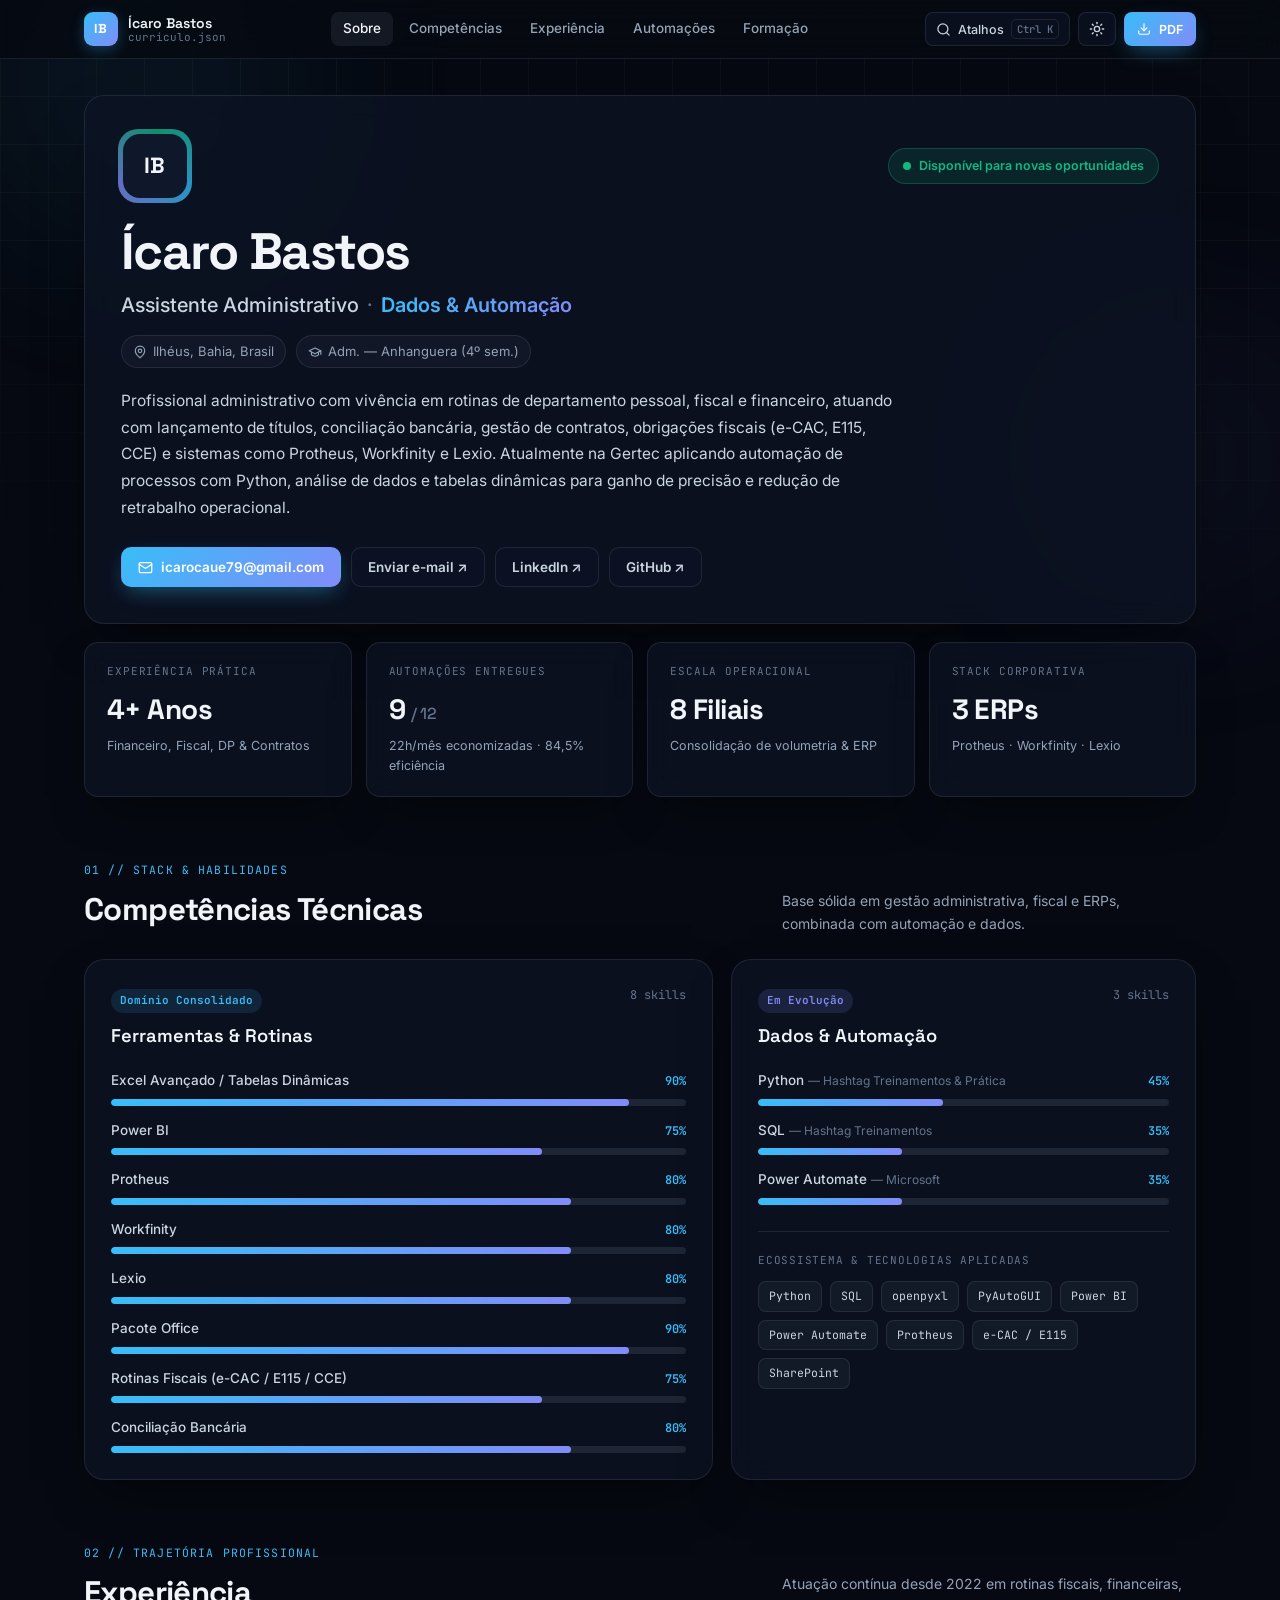
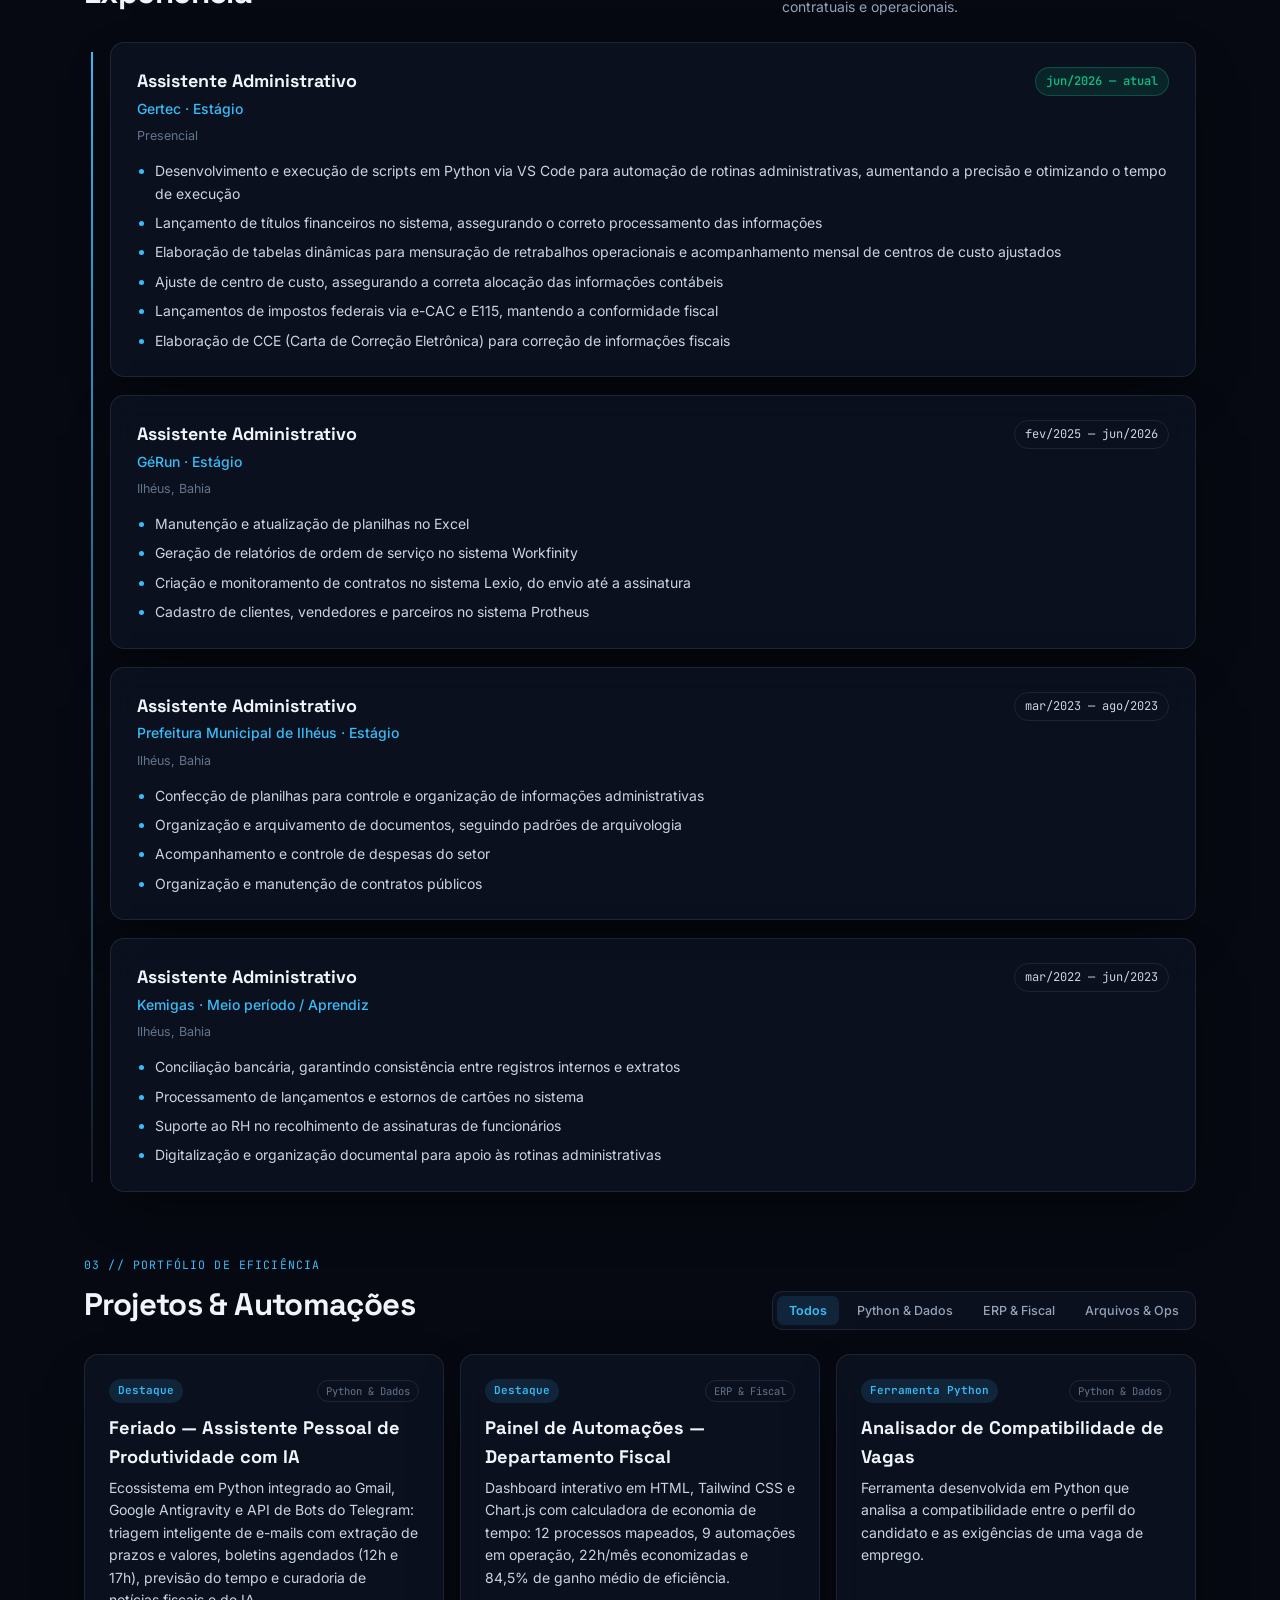
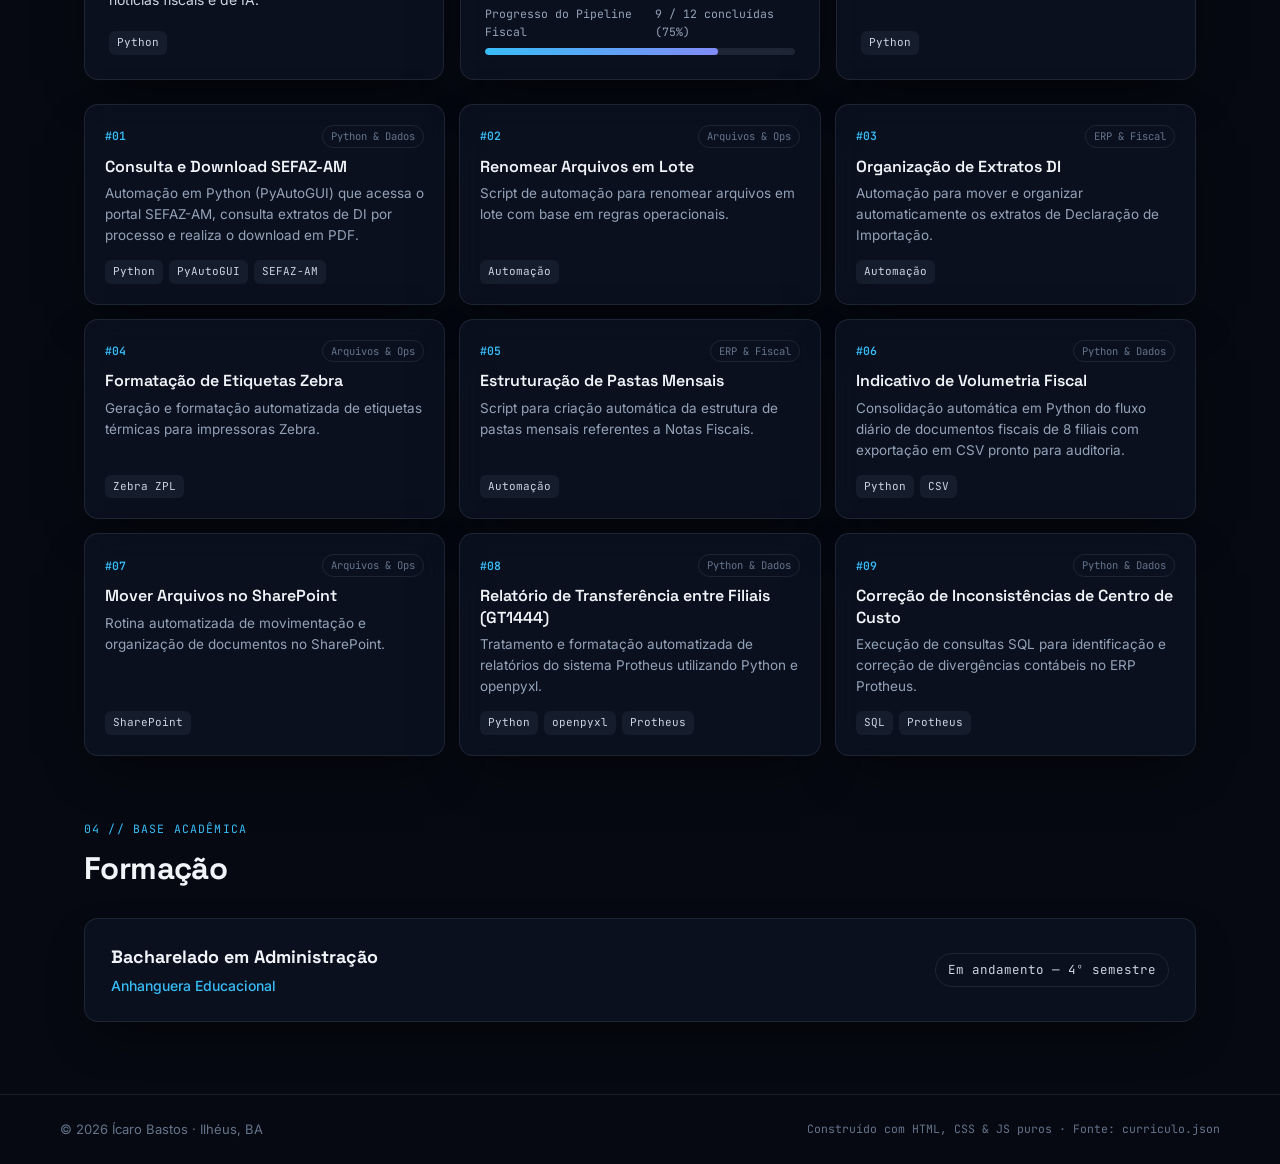
==== commit 6eaf1a40: "Redesign completo do currículo digital + atualização com LinkedIn (Feriado IA, Gertec Python, métric" ====
--- a/index.html
+++ b/index.html
@@ -1,92 +1,259 @@
 <!DOCTYPE html>
-<html lang="pt-BR">
+<html lang="pt-BR" data-theme="dark">
 <head>
   <meta charset="UTF-8">
   <meta name="viewport" content="width=device-width, initial-scale=1.0">
+  <meta name="description" content="Currículo Digital de Ícaro Bastos — Profissional Administrativo, Rotinas Fiscais, Financeiras, ERP Protheus, Python, SQL e Automação de Processos.">
+  <meta name="theme-color" content="#060911">
   <title>Ícaro Bastos — Currículo Digital</title>
-  
-  <!-- Fontes -->
+
   <link rel="preconnect" href="https://fonts.googleapis.com">
   <link rel="preconnect" href="https://fonts.gstatic.com" crossorigin>
-  <link href="https://fonts.googleapis.com/css2?family=Space+Grotesk:wght@500;600;700&family=Inter:wght@400;500;600&family=JetBrains+Mono:wght@400;500&display=swap" rel="stylesheet">
-  
-  <!-- Estilos -->
-<link rel="stylesheet" href="style.css?v=2">
+  <link href="https://fonts.googleapis.com/css2?family=Inter:wght@400;500;600;700&family=JetBrains+Mono:wght@400;500;600&family=Space+Grotesk:wght@500;600;700&display=swap" rel="stylesheet">
+
+  <link rel="stylesheet" href="style.css">
 </head>
 <body>
-
-  <div class="scanlines"></div>
-
-  <header class="topbar">
-    <div class="topbar-left">
-      <span class="dot"></span>
-      <span class="topbar-label">curriculo.json</span>
+  <!-- Ambient Background -->
+  <div class="bg-canvas" aria-hidden="true">
+    <div class="bg-grid"></div>
+    <div class="bg-orb bg-orb-1"></div>
+    <div class="bg-orb bg-orb-2"></div>
+  </div>
+
+  <!-- Top Navigation -->
+  <header class="navbar">
+    <div class="navbar-inner">
+      <a href="#topo" class="brand" aria-label="Início">
+        <span class="brand-mark">IB</span>
+        <span class="brand-text">
+          <span class="brand-name">Ícaro Bastos</span>
+          <span class="brand-sub">curriculo.json</span>
+        </span>
+      </a>
+
+      <nav class="nav-links" aria-label="Navegação principal">
+        <a href="#sobre" class="nav-link active">Sobre</a>
+        <a href="#competencias" class="nav-link">Competências</a>
+        <a href="#experiencia" class="nav-link">Experiência</a>
+        <a href="#projetos" class="nav-link">Automações</a>
+        <a href="#formacao" class="nav-link">Formação</a>
+      </nav>
+
+      <div class="nav-actions">
+        <button type="button" class="icon-btn cmd-trigger" id="cmdTrigger" title="Menu rápido (Ctrl+K)" aria-label="Abrir menu rápido">
+          <svg width="15" height="15" viewBox="0 0 24 24" fill="none" stroke="currentColor" stroke-width="2" stroke-linecap="round" stroke-linejoin="round"><circle cx="11" cy="11" r="8"/><path d="m21 21-4.3-4.3"/></svg>
+          <span class="cmd-label">Atalhos</span>
+          <kbd>Ctrl K</kbd>
+        </button>
+
+        <button type="button" class="icon-btn" id="themeToggle" title="Alternar tema claro/escuro" aria-label="Alternar tema">
+          <svg class="icon-sun" width="16" height="16" viewBox="0 0 24 24" fill="none" stroke="currentColor" stroke-width="2" stroke-linecap="round" stroke-linejoin="round"><circle cx="12" cy="12" r="4"/><path d="M12 2v2"/><path d="M12 20v2"/><path d="m4.93 4.93 1.41 1.41"/><path d="m17.66 17.66 1.41 1.41"/><path d="M2 12h2"/><path d="M20 12h2"/><path d="m6.34 17.66-1.41 1.41"/><path d="m19.07 4.93-1.41 1.41"/></svg>
+          <svg class="icon-moon" width="16" height="16" viewBox="0 0 24 24" fill="none" stroke="currentColor" stroke-width="2" stroke-linecap="round" stroke-linejoin="round"><path d="M12 3a6 6 0 0 0 9 9 9 9 0 1 1-9-9Z"/></svg>
+        </button>
+
+        <button type="button" class="btn-primary btn-sm" id="printBtn">
+          <svg width="14" height="14" viewBox="0 0 24 24" fill="none" stroke="currentColor" stroke-width="2" stroke-linecap="round" stroke-linejoin="round"><path d="M21 15v4a2 2 0 0 1-2 2H5a2 2 0 0 1-2-2v-4"/><polyline points="7 10 12 15 17 10"/><line x1="12" x2="12" y1="15" y2="3"/></svg>
+          <span>PDF</span>
+        </button>
+      </div>
     </div>
-    <div class="topbar-right" id="statusLine">GET /api/profile</div>
   </header>
 
-  <main class="boot" id="bootScreen">
-    <pre id="bootLog"></pre>
+  <main class="container" id="topo">
+    <!-- Hero Section -->
+    <section class="hero reveal" id="sobre">
+      <div class="hero-main spotlight-card">
+        <div class="hero-top">
+          <div class="avatar-wrap">
+            <div class="avatar-ring"></div>
+            <div class="avatar">IB</div>
+          </div>
+          <div class="status-badge">
+            <span class="pulse-dot"></span>
+            <span id="p-status">Disponível para novas oportunidades</span>
+          </div>
+        </div>
+
+        <div class="hero-identity">
+          <h1 class="hero-name" id="p-name">Ícaro Bastos</h1>
+          <p class="hero-role">
+            <span id="p-role">Profissional Administrativo</span>
+            <span class="role-divider">·</span>
+            <span class="role-highlight">Dados &amp; Automação</span>
+          </p>
+          <div class="hero-meta">
+            <span class="meta-chip">
+              <svg width="14" height="14" viewBox="0 0 24 24" fill="none" stroke="currentColor" stroke-width="2" stroke-linecap="round" stroke-linejoin="round"><path d="M20 10c0 6-8 12-8 12s-8-6-8-12a8 8 0 0 1 16 0Z"/><circle cx="12" cy="10" r="3"/></svg>
+              <span id="p-location">Ilhéus, Bahia, Brasil</span>
+            </span>
+            <span class="meta-chip">
+              <svg width="14" height="14" viewBox="0 0 24 24" fill="none" stroke="currentColor" stroke-width="2" stroke-linecap="round" stroke-linejoin="round"><path d="M22 10v6M2 10l10-5 10 5-10 5z"/><path d="M6 12v5c3 3 9 3 12 0v-5"/></svg>
+              <span>Adm. — Anhanguera (4º sem.)</span>
+            </span>
+          </div>
+        </div>
+
+        <p class="hero-summary" id="p-summary"></p>
+
+        <div class="hero-actions">
+          <button type="button" class="btn-primary" id="copyEmailBtn">
+            <svg width="15" height="15" viewBox="0 0 24 24" fill="none" stroke="currentColor" stroke-width="2" stroke-linecap="round" stroke-linejoin="round"><rect width="20" height="16" x="2" y="4" rx="2"/><path d="m22 7-8.97 5.7a1.94 1.94 0 0 1-2.06 0L2 7"/></svg>
+            <span id="p-email-label">icarocaue79@gmail.com</span>
+          </button>
+          <a id="p-email" href="mailto:icarocaue79@gmail.com" class="btn-ghost" title="Abrir cliente de e-mail">
+            Enviar e-mail ↗
+          </a>
+          <a id="p-linkedin" href="#" target="_blank" rel="noopener noreferrer" class="btn-ghost">
+            LinkedIn ↗
+          </a>
+          <a id="p-github" href="#" target="_blank" rel="noopener noreferrer" class="btn-ghost">
+            GitHub ↗
+          </a>
+        </div>
+      </div>
+
+      <!-- KPI Bento Grid -->
+      <div class="kpi-grid">
+        <div class="kpi-card spotlight-card">
+          <div class="kpi-label">Experiência Prática</div>
+          <div class="kpi-value">4+ Anos</div>
+          <div class="kpi-foot">Financeiro, Fiscal, DP &amp; Contratos</div>
+        </div>
+        <div class="kpi-card spotlight-card">
+          <div class="kpi-label">Automações Entregues</div>
+          <div class="kpi-value">9 <span class="kpi-sub">/ 12</span></div>
+          <div class="kpi-foot">22h/mês economizadas · 84,5% eficiência</div>
+        </div>
+        <div class="kpi-card spotlight-card">
+          <div class="kpi-label">Escala Operacional</div>
+          <div class="kpi-value">8 Filiais</div>
+          <div class="kpi-foot">Consolidação de volumetria &amp; ERP</div>
+        </div>
+        <div class="kpi-card spotlight-card">
+          <div class="kpi-label">Stack Corporativa</div>
+          <div class="kpi-value">3 ERPs</div>
+          <div class="kpi-foot">Protheus · Workfinity · Lexio</div>
+        </div>
+      </div>
+    </section>
+
+    <!-- Skills Section -->
+    <section class="section reveal" id="competencias">
+      <div class="section-head">
+        <div>
+          <span class="section-eyebrow">01 // STACK &amp; HABILIDADES</span>
+          <h2 class="section-title">Competências Técnicas</h2>
+        </div>
+        <p class="section-desc">Base sólida em gestão administrativa, fiscal e ERPs, combinada com automação e dados.</p>
+      </div>
+
+      <div class="skills-layout">
+        <div class="surface-card spotlight-card">
+          <div class="card-header">
+            <div class="card-title-group">
+              <span class="card-badge badge-cyan">Domínio Consolidado</span>
+              <h3>Ferramentas &amp; Rotinas</h3>
+            </div>
+            <span class="mono-count" id="masteredCount">0 skills</span>
+          </div>
+          <div id="skills-mastered" class="skill-list"></div>
+        </div>
+
+        <div class="surface-card spotlight-card">
+          <div class="card-header">
+            <div class="card-title-group">
+              <span class="card-badge badge-violet">Em Evolução</span>
+              <h3>Dados &amp; Automação</h3>
+            </div>
+            <span class="mono-count" id="learningCount">0 skills</span>
+          </div>
+          <div id="skills-learning" class="skill-list"></div>
+
+          <div class="stack-pills-box">
+            <div class="stack-pills-title">Ecossistema &amp; Tecnologias Aplicadas</div>
+            <div class="stack-pills">
+              <span class="tech-pill">Python</span>
+              <span class="tech-pill">SQL</span>
+              <span class="tech-pill">openpyxl</span>
+              <span class="tech-pill">PyAutoGUI</span>
+              <span class="tech-pill">Power BI</span>
+              <span class="tech-pill">Power Automate</span>
+              <span class="tech-pill">Protheus</span>
+              <span class="tech-pill">e-CAC / E115</span>
+              <span class="tech-pill">SharePoint</span>
+            </div>
+          </div>
+        </div>
+      </div>
+    </section>
+
+    <!-- Experience Section -->
+    <section class="section reveal" id="experiencia">
+      <div class="section-head">
+        <div>
+          <span class="section-eyebrow">02 // TRAJETÓRIA PROFISSIONAL</span>
+          <h2 class="section-title">Experiência</h2>
+        </div>
+        <p class="section-desc">Atuação contínua desde 2022 em rotinas fiscais, financeiras, contratuais e operacionais.</p>
+      </div>
+
+      <div id="experience-log" class="timeline"></div>
+    </section>
+
+    <!-- Projects & Automations Section -->
+    <section class="section reveal" id="projetos">
+      <div class="section-head section-head-wrap">
+        <div>
+          <span class="section-eyebrow">03 // PORTFÓLIO DE EFICIÊNCIA</span>
+          <h2 class="section-title">Projetos &amp; Automações</h2>
+        </div>
+        <div class="filter-bar" role="tablist" aria-label="Filtrar projetos">
+          <button type="button" class="filter-btn active" data-filter="all">Todos</button>
+          <button type="button" class="filter-btn" data-filter="python">Python &amp; Dados</button>
+          <button type="button" class="filter-btn" data-filter="fiscal">ERP &amp; Fiscal</button>
+          <button type="button" class="filter-btn" data-filter="arquivos">Arquivos &amp; Ops</button>
+        </div>
+      </div>
+
+      <div id="featured-projects" class="featured-grid"></div>
+      <div id="projects-list" class="project-grid"></div>
+    </section>
+
+    <!-- Education Section -->
+    <section class="section reveal" id="formacao">
+      <div class="section-head">
+        <div>
+          <span class="section-eyebrow">04 // BASE ACADÊMICA</span>
+          <h2 class="section-title">Formação</h2>
+        </div>
+      </div>
+      <div id="education-list" class="edu-grid"></div>
+    </section>
   </main>
 
-  <div class="app" id="app" hidden>
-
-    <!-- Sidebar / Perfil -->
-    <aside class="profile-card">
-      <div class="avatar">IB</div>
-      <h1 class="name" id="p-name"></h1>
-      <p class="role" id="p-role"></p>
-      <p class="location" id="p-location"></p>
-      <div class="status-pill">
-        <span class="pulse"></span>
-        <span id="p-status"></span>
-      </div>
-      <p class="summary" id="p-summary"></p>
-      <div class="contact">
-        <a id="p-email" href="#" class="contact-link"></a>
-        <a id="p-linkedin" href="#" target="_blank" rel="noopener noreferrer" class="contact-link">LinkedIn ↗</a>
-        <a id="p-github" href="#" target="_blank" rel="noopener noreferrer" class="contact-link">GitHub ↗</a>
-      </div>
-    </aside>
-
-    <!-- Conteúdo Principal -->
-    <div class="main-col">
-
-      <!-- Skills -->
-      <section class="panel skill-panel">
-        <h2 class="panel-title">// SKILL TREE</h2>
-        <div class="skill-group">
-          <h3 class="skill-group-title">Domínio</h3>
-          <div id="skills-mastered" class="skill-list"></div>
-        </div>
-        <div class="skill-group">
-          <h3 class="skill-group-title">Em desenvolvimento</h3>
-          <div id="skills-learning" class="skill-list"></div>
-        </div>
-      </section>
-
-      <!-- Experiência -->
-      <section class="panel">
-        <h2 class="panel-title">EXPERIENCE // MISSION LOG</h2>
-        <div id="experience-log" class="timeline"></div>
-      </section>
-
-      <!-- Projetos -->
-      <section class="panel">
-        <h2 class="panel-title">PROJECTS // QUEST LOG</h2>
-        <div id="projects-list" class="project-grid"></div>
-      </section>
-
-      <!-- Educação -->
-      <section class="panel">
-        <h2 class="panel-title">// EDUCATION</h2>
-        <div id="education-list"></div>
-      </section>
-
+  <footer class="footer">
+    <div class="footer-inner">
+      <span>© <span id="footerYear">2026</span> Ícaro Bastos · Ilhéus, BA</span>
+      <span class="footer-mono">Construído com HTML, CSS &amp; JS puros · Fonte: curriculo.json</span>
+    </div>
+  </footer>
+
+  <!-- Command Palette Modal -->
+  <div class="cmd-backdrop" id="cmdBackdrop" hidden>
+    <div class="cmd-modal" role="dialog" aria-modal="true" aria-labelledby="cmdInput">
+      <div class="cmd-input-wrap">
+        <svg width="16" height="16" viewBox="0 0 24 24" fill="none" stroke="currentColor" stroke-width="2" stroke-linecap="round" stroke-linejoin="round"><circle cx="11" cy="11" r="8"/><path d="m21 21-4.3-4.3"/></svg>
+        <input type="text" id="cmdInput" placeholder="Ir para seção, copiar e-mail, alternar tema..." autocomplete="off">
+        <button type="button" class="cmd-esc" id="cmdClose">ESC</button>
+      </div>
+      <div class="cmd-list" id="cmdList"></div>
     </div>
   </div>
 
-  <!-- Scripts com defer para garantir o carregamento do DOM -->
+  <!-- Toast Notification -->
+  <div class="toast" id="toast" role="status" aria-live="polite"></div>
+
   <script src="script.js" defer></script>
 </body>
 </html>
--- a/style.css
+++ b/style.css
@@ -1,53 +1,1257 @@
-/* Container de Projetos: ajustado para manter um grid alinhado */
+:root {
+  --font-display: 'Space Grotesk', system-ui, -apple-system, sans-serif;
+  --font-body: 'Inter', system-ui, -apple-system, sans-serif;
+  --font-mono: 'JetBrains Mono', ui-monospace, monospace;
+
+  --radius-xl: 20px;
+  --radius-lg: 14px;
+  --radius-md: 10px;
+  --radius-sm: 8px;
+  --transition: 220ms cubic-bezier(0.22, 1, 0.36, 1);
+}
+
+[data-theme="dark"] {
+  --bg: #060911;
+  --bg-elevated: #0b1120;
+  --surface: rgba(13, 20, 36, 0.72);
+  --surface-solid: #0f172a;
+  --surface-hover: rgba(20, 30, 52, 0.85);
+  --border: rgba(148, 163, 184, 0.14);
+  --border-strong: rgba(56, 189, 248, 0.35);
+
+  --text: #f1f5f9;
+  --text-secondary: #cbd5e1;
+  --text-muted: #94a3b8;
+  --text-faint: #64748b;
+
+  --accent: #38bdf8;
+  --accent-2: #818cf8;
+  --emerald: #10b981;
+  --emerald-bg: rgba(16, 185, 129, 0.12);
+  --cyan-bg: rgba(56, 189, 248, 0.12);
+  --violet-bg: rgba(129, 140, 248, 0.14);
+
+  --spotlight: rgba(56, 189, 248, 0.11);
+  --shadow: 0 20px 50px -20px rgba(0, 0, 0, 0.7);
+  --nav-bg: rgba(6, 9, 17, 0.78);
+  --grid-color: rgba(148, 163, 184, 0.05);
+}
+
+[data-theme="light"] {
+  --bg: #f8fafc;
+  --bg-elevated: #ffffff;
+  --surface: rgba(255, 255, 255, 0.88);
+  --surface-solid: #ffffff;
+  --surface-hover: #ffffff;
+  --border: rgba(15, 23, 42, 0.1);
+  --border-strong: rgba(2, 132, 199, 0.35);
+
+  --text: #0f172a;
+  --text-secondary: #334155;
+  --text-muted: #475569;
+  --text-faint: #64748b;
+
+  --accent: #0284c7;
+  --accent-2: #4f46e5;
+  --emerald: #059669;
+  --emerald-bg: rgba(5, 150, 105, 0.1);
+  --cyan-bg: rgba(2, 132, 199, 0.09);
+  --violet-bg: rgba(79, 70, 229, 0.09);
+
+  --spotlight: rgba(2, 132, 199, 0.07);
+  --shadow: 0 14px 36px -16px rgba(15, 23, 42, 0.12);
+  --nav-bg: rgba(248, 250, 252, 0.85);
+  --grid-color: rgba(15, 23, 42, 0.045);
+}
+
+[hidden] {
+  display: none !important;
+}
+
+*, *::before, *::after {
+  box-sizing: border-box;
+}
+
+html {
+  scroll-behavior: smooth;
+  scroll-padding-top: 84px;
+}
+
+body {
+  margin: 0;
+  padding: 0;
+  min-height: 100vh;
+  background-color: var(--bg);
+  color: var(--text);
+  font-family: var(--font-body);
+  line-height: 1.6;
+  -webkit-font-smoothing: antialiased;
+  overflow-x: hidden;
+  transition: background-color 250ms ease, color 250ms ease;
+}
+
+/* Ambient Background */
+.bg-canvas {
+  position: fixed;
+  inset: 0;
+  z-index: -1;
+  pointer-events: none;
+  overflow: hidden;
+}
+
+.bg-grid {
+  position: absolute;
+  inset: 0;
+  background-image:
+    linear-gradient(to right, var(--grid-color) 1px, transparent 1px),
+    linear-gradient(to bottom, var(--grid-color) 1px, transparent 1px);
+  background-size: 48px 48px;
+  mask-image: radial-gradient(ellipse 85% 65% at 50% 15%, #000 40%, transparent 100%);
+}
+
+.bg-orb {
+  position: absolute;
+  border-radius: 999px;
+  filter: blur(90px);
+  opacity: 0.45;
+}
+
+.bg-orb-1 {
+  width: 520px;
+  height: 520px;
+  top: -180px;
+  left: -120px;
+  background: radial-gradient(circle, rgba(56, 189, 248, 0.24), transparent 70%);
+}
+
+.bg-orb-2 {
+  width: 480px;
+  height: 480px;
+  top: 220px;
+  right: -140px;
+  background: radial-gradient(circle, rgba(129, 140, 248, 0.18), transparent 70%);
+}
+
+[data-theme="light"] .bg-orb {
+  opacity: 0.25;
+}
+
+/* Navbar */
+.navbar {
+  position: sticky;
+  top: 0;
+  z-index: 40;
+  background: var(--nav-bg);
+  backdrop-filter: blur(16px);
+  -webkit-backdrop-filter: blur(16px);
+  border-bottom: 1px solid var(--border);
+}
+
+.navbar-inner {
+  max-width: 1160px;
+  margin: 0 auto;
+  padding: 12px 24px;
+  display: flex;
+  align-items: center;
+  justify-content: space-between;
+  gap: 16px;
+}
+
+.brand {
+  display: flex;
+  align-items: center;
+  gap: 10px;
+  text-decoration: none;
+  color: var(--text);
+}
+
+.brand-mark {
+  width: 34px;
+  height: 34px;
+  border-radius: 9px;
+  display: grid;
+  place-items: center;
+  font-family: var(--font-display);
+  font-weight: 700;
+  font-size: 13px;
+  letter-spacing: 0.04em;
+  color: #fff;
+  background: linear-gradient(135deg, var(--accent), var(--accent-2));
+  box-shadow: 0 4px 14px rgba(56, 189, 248, 0.28);
+}
+
+.brand-text {
+  display: flex;
+  flex-direction: column;
+  line-height: 1.15;
+}
+
+.brand-name {
+  font-family: var(--font-display);
+  font-weight: 600;
+  font-size: 14px;
+}
+
+.brand-sub {
+  font-family: var(--font-mono);
+  font-size: 11px;
+  color: var(--text-faint);
+}
+
+.nav-links {
+  display: flex;
+  align-items: center;
+  gap: 4px;
+}
+
+.nav-link {
+  text-decoration: none;
+  color: var(--text-muted);
+  font-size: 13.5px;
+  font-weight: 500;
+  padding: 6px 12px;
+  border-radius: var(--radius-sm);
+  transition: color var(--transition), background-color var(--transition);
+}
+
+.nav-link:hover,
+.nav-link.active {
+  color: var(--text);
+  background: rgba(148, 163, 184, 0.1);
+}
+
+.nav-actions {
+  display: flex;
+  align-items: center;
+  gap: 8px;
+}
+
+.icon-btn {
+  display: inline-flex;
+  align-items: center;
+  gap: 7px;
+  height: 34px;
+  padding: 0 10px;
+  border-radius: var(--radius-sm);
+  border: 1px solid var(--border);
+  background: var(--surface);
+  color: var(--text-secondary);
+  font-family: var(--font-body);
+  font-size: 12.5px;
+  font-weight: 500;
+  cursor: pointer;
+  transition: border-color var(--transition), background-color var(--transition), color var(--transition);
+}
+
+.icon-btn:hover {
+  border-color: var(--border-strong);
+  color: var(--text);
+}
+
+.cmd-trigger kbd {
+  font-family: var(--font-mono);
+  font-size: 10.5px;
+  padding: 2px 5px;
+  border-radius: 5px;
+  border: 1px solid var(--border);
+  color: var(--text-faint);
+}
+
+[data-theme="dark"] .icon-moon { display: none; }
+[data-theme="light"] .icon-sun { display: none; }
+
+/* Buttons */
+.btn-primary,
+.btn-ghost {
+  display: inline-flex;
+  align-items: center;
+  justify-content: center;
+  gap: 8px;
+  height: 40px;
+  padding: 0 16px;
+  border-radius: var(--radius-md);
+  font-family: var(--font-body);
+  font-size: 13.5px;
+  font-weight: 600;
+  text-decoration: none;
+  cursor: pointer;
+  transition: transform var(--transition), box-shadow var(--transition), border-color var(--transition), background-color var(--transition);
+}
+
+.btn-sm {
+  height: 34px;
+  padding: 0 12px;
+  font-size: 12.5px;
+  border-radius: var(--radius-sm);
+}
+
+.btn-primary {
+  border: 1px solid transparent;
+  background: linear-gradient(135deg, var(--accent), var(--accent-2));
+  color: #ffffff;
+  box-shadow: 0 8px 22px -6px rgba(56, 189, 248, 0.45);
+}
+
+.btn-primary:hover {
+  transform: translateY(-1px);
+  box-shadow: 0 12px 26px -6px rgba(56, 189, 248, 0.55);
+}
+
+.btn-ghost {
+  border: 1px solid var(--border);
+  background: var(--surface);
+  color: var(--text-secondary);
+}
+
+.btn-ghost:hover {
+  border-color: var(--border-strong);
+  color: var(--text);
+  transform: translateY(-1px);
+}
+
+/* Container */
+.container {
+  max-width: 1160px;
+  margin: 0 auto;
+  padding: 36px 24px 72px;
+  display: flex;
+  flex-direction: column;
+  gap: 64px;
+}
+
+/* Spotlight Card Base */
+.spotlight-card {
+  position: relative;
+  background: var(--surface);
+  border: 1px solid var(--border);
+  border-radius: var(--radius-xl);
+  backdrop-filter: blur(14px);
+  -webkit-backdrop-filter: blur(14px);
+  box-shadow: var(--shadow);
+  overflow: hidden;
+  transition: border-color var(--transition), transform var(--transition);
+}
+
+.spotlight-card::before {
+  content: "";
+  position: absolute;
+  inset: 0;
+  background: radial-gradient(
+    420px circle at var(--mx, 50%) var(--my, 50%),
+    var(--spotlight),
+    transparent 65%
+  );
+  opacity: 0;
+  transition: opacity 250ms ease;
+  pointer-events: none;
+}
+
+.spotlight-card:hover::before {
+  opacity: 1;
+}
+
+.spotlight-card:hover {
+  border-color: var(--border-strong);
+}
+
+/* Hero */
+.hero {
+  display: flex;
+  flex-direction: column;
+  gap: 18px;
+}
+
+.hero-main {
+  padding: 36px;
+}
+
+.hero-top {
+  display: flex;
+  align-items: center;
+  justify-content: space-between;
+  flex-wrap: wrap;
+  gap: 16px;
+  margin-bottom: 24px;
+}
+
+.avatar-wrap {
+  position: relative;
+  width: 68px;
+  height: 68px;
+  display: grid;
+  place-items: center;
+}
+
+.avatar-ring {
+  position: absolute;
+  inset: -3px;
+  border-radius: 20px;
+  background: conic-gradient(from 120deg, var(--accent), var(--accent-2), var(--emerald), var(--accent));
+  opacity: 0.75;
+  animation: spinSlow 10s linear infinite;
+}
+
+@keyframes spinSlow {
+  to { transform: rotate(360deg); }
+}
+
+.avatar {
+  position: relative;
+  width: 64px;
+  height: 64px;
+  border-radius: 17px;
+  background: var(--surface-solid);
+  display: grid;
+  place-items: center;
+  font-family: var(--font-display);
+  font-weight: 700;
+  font-size: 22px;
+  letter-spacing: 0.04em;
+  color: var(--text);
+}
+
+.status-badge {
+  display: inline-flex;
+  align-items: center;
+  gap: 8px;
+  padding: 7px 14px;
+  border-radius: 999px;
+  background: var(--emerald-bg);
+  border: 1px solid rgba(16, 185, 129, 0.28);
+  color: var(--emerald);
+  font-size: 12.5px;
+  font-weight: 600;
+}
+
+.pulse-dot {
+  width: 8px;
+  height: 8px;
+  border-radius: 50%;
+  background: var(--emerald);
+  box-shadow: 0 0 0 0 rgba(16, 185, 129, 0.6);
+  animation: pulseGlow 2s infinite;
+}
+
+@keyframes pulseGlow {
+  0% { box-shadow: 0 0 0 0 rgba(16, 185, 129, 0.55); }
+  70% { box-shadow: 0 0 0 8px rgba(16, 185, 129, 0); }
+  100% { box-shadow: 0 0 0 0 rgba(16, 185, 129, 0); }
+}
+
+.hero-name {
+  margin: 0;
+  font-family: var(--font-display);
+  font-size: clamp(2.1rem, 4.2vw, 3.2rem);
+  font-weight: 700;
+  letter-spacing: -0.03em;
+  line-height: 1.08;
+}
+
+.hero-role {
+  margin: 10px 0 14px;
+  font-size: clamp(1.05rem, 1.8vw, 1.25rem);
+  font-weight: 500;
+  color: var(--text-secondary);
+  display: flex;
+  flex-wrap: wrap;
+  align-items: center;
+  gap: 8px;
+}
+
+.role-divider {
+  color: var(--text-faint);
+}
+
+.role-highlight {
+  background: linear-gradient(90deg, var(--accent), var(--accent-2));
+  -webkit-background-clip: text;
+  background-clip: text;
+  color: transparent;
+  font-weight: 600;
+}
+
+.hero-meta {
+  display: flex;
+  flex-wrap: wrap;
+  gap: 10px;
+  margin-bottom: 20px;
+}
+
+.meta-chip {
+  display: inline-flex;
+  align-items: center;
+  gap: 6px;
+  font-size: 13px;
+  color: var(--text-muted);
+  padding: 5px 11px;
+  border-radius: 999px;
+  border: 1px solid var(--border);
+  background: rgba(148, 163, 184, 0.05);
+}
+
+.hero-summary {
+  margin: 0 0 26px;
+  max-width: 78ch;
+  font-size: 15.5px;
+  line-height: 1.72;
+  color: var(--text-secondary);
+}
+
+.hero-actions {
+  display: flex;
+  flex-wrap: wrap;
+  gap: 10px;
+}
+
+/* KPI Grid */
+.kpi-grid {
+  display: grid;
+  grid-template-columns: repeat(4, 1fr);
+  gap: 14px;
+}
+
+.kpi-card {
+  padding: 20px 22px;
+  border-radius: var(--radius-lg);
+}
+
+.kpi-label {
+  font-family: var(--font-mono);
+  font-size: 11px;
+  text-transform: uppercase;
+  letter-spacing: 0.08em;
+  color: var(--text-faint);
+}
+
+.kpi-value {
+  margin: 6px 0 4px;
+  font-family: var(--font-display);
+  font-size: 1.75rem;
+  font-weight: 700;
+  letter-spacing: -0.02em;
+  color: var(--text);
+}
+
+.kpi-sub {
+  font-size: 1rem;
+  font-weight: 500;
+  color: var(--text-faint);
+}
+
+.kpi-foot {
+  font-size: 12.5px;
+  color: var(--text-muted);
+}
+
+/* Sections */
+.section {
+  display: flex;
+  flex-direction: column;
+  gap: 24px;
+}
+
+.section-head {
+  display: flex;
+  justify-content: space-between;
+  align-items: flex-end;
+  gap: 16px;
+  flex-wrap: wrap;
+}
+
+.section-eyebrow {
+  display: block;
+  font-family: var(--font-mono);
+  font-size: 11.5px;
+  letter-spacing: 0.1em;
+  color: var(--accent);
+  margin-bottom: 6px;
+}
+
+.section-title {
+  margin: 0;
+  font-family: var(--font-display);
+  font-size: clamp(1.5rem, 2.5vw, 1.95rem);
+  font-weight: 700;
+  letter-spacing: -0.02em;
+}
+
+.section-desc {
+  margin: 0;
+  max-width: 46ch;
+  font-size: 14px;
+  color: var(--text-muted);
+}
+
+/* Skills */
+.skills-layout {
+  display: grid;
+  grid-template-columns: 1.15fr 0.85fr;
+  gap: 18px;
+}
+
+.surface-card {
+  padding: 26px;
+}
+
+.card-header {
+  display: flex;
+  justify-content: space-between;
+  align-items: flex-start;
+  gap: 12px;
+  margin-bottom: 20px;
+}
+
+.card-title-group h3 {
+  margin: 8px 0 0;
+  font-family: var(--font-display);
+  font-size: 1.15rem;
+  font-weight: 600;
+}
+
+.card-badge {
+  display: inline-block;
+  font-family: var(--font-mono);
+  font-size: 11px;
+  font-weight: 600;
+  padding: 3px 9px;
+  border-radius: 999px;
+}
+
+.badge-cyan {
+  background: var(--cyan-bg);
+  color: var(--accent);
+}
+
+.badge-violet {
+  background: var(--violet-bg);
+  color: var(--accent-2);
+}
+
+.mono-count {
+  font-family: var(--font-mono);
+  font-size: 12px;
+  color: var(--text-faint);
+}
+
+.skill-list {
+  display: flex;
+  flex-direction: column;
+  gap: 14px;
+}
+
+.skill-row {
+  display: flex;
+  flex-direction: column;
+  gap: 7px;
+}
+
+.skill-label {
+  display: flex;
+  justify-content: space-between;
+  align-items: baseline;
+  gap: 12px;
+  font-size: 13.5px;
+  font-weight: 500;
+  color: var(--text-secondary);
+}
+
+.skill-source {
+  font-size: 12px;
+  color: var(--text-faint);
+  font-weight: 400;
+}
+
+.skill-pct {
+  font-family: var(--font-mono);
+  font-size: 12px;
+  color: var(--accent);
+  font-weight: 600;
+}
+
+.skill-bar-track {
+  height: 7px;
+  border-radius: 999px;
+  background: rgba(148, 163, 184, 0.14);
+  overflow: hidden;
+}
+
+.skill-bar-fill {
+  height: 100%;
+  width: 0;
+  border-radius: 999px;
+  background: linear-gradient(90deg, var(--accent), var(--accent-2));
+  transition: width 900ms cubic-bezier(0.22, 1, 0.36, 1);
+}
+
+.stack-pills-box {
+  margin-top: 26px;
+  padding-top: 20px;
+  border-top: 1px solid var(--border);
+}
+
+.stack-pills-title {
+  font-family: var(--font-mono);
+  font-size: 11px;
+  text-transform: uppercase;
+  letter-spacing: 0.07em;
+  color: var(--text-faint);
+  margin-bottom: 12px;
+}
+
+.stack-pills {
+  display: flex;
+  flex-wrap: wrap;
+  gap: 8px;
+}
+
+.tech-pill {
+  font-family: var(--font-mono);
+  font-size: 11.5px;
+  padding: 5px 10px;
+  border-radius: var(--radius-sm);
+  border: 1px solid var(--border);
+  background: rgba(148, 163, 184, 0.06);
+  color: var(--text-secondary);
+}
+
+/* Timeline */
+.timeline {
+  position: relative;
+  display: flex;
+  flex-direction: column;
+  gap: 18px;
+  padding-left: 26px;
+}
+
+.timeline::before {
+  content: "";
+  position: absolute;
+  left: 7px;
+  top: 10px;
+  bottom: 10px;
+  width: 2px;
+  background: linear-gradient(to bottom, var(--accent), var(--border));
+}
+
+.timeline-item {
+  position: relative;
+  padding: 24px 26px;
+  border-radius: var(--radius-lg);
+}
+
+.timeline-node {
+  position: absolute;
+  left: -25px;
+  top: 28px;
+  width: 14px;
+  height: 14px;
+  border-radius: 50%;
+  background: var(--bg);
+  border: 2.5px solid var(--accent);
+}
+
+.timeline-item.is-current .timeline-node {
+  border-color: var(--emerald);
+  background: var(--emerald);
+  box-shadow: 0 0 0 5px var(--emerald-bg);
+}
+
+.timeline-head {
+  display: flex;
+  justify-content: space-between;
+  align-items: flex-start;
+  flex-wrap: wrap;
+  gap: 12px;
+}
+
+.timeline-role {
+  font-family: var(--font-display);
+  font-size: 1.12rem;
+  font-weight: 700;
+  color: var(--text);
+}
+
+.timeline-company {
+  margin-top: 2px;
+  font-size: 14px;
+  font-weight: 500;
+  color: var(--accent);
+}
+
+.timeline-badges {
+  display: flex;
+  align-items: center;
+  gap: 8px;
+  flex-wrap: wrap;
+}
+
+.period-pill {
+  font-family: var(--font-mono);
+  font-size: 12px;
+  padding: 4px 10px;
+  border-radius: 999px;
+  border: 1px solid var(--border);
+  color: var(--text-secondary);
+}
+
+.period-pill.current {
+  background: var(--emerald-bg);
+  border-color: rgba(16, 185, 129, 0.3);
+  color: var(--emerald);
+  font-weight: 600;
+}
+
+.timeline-meta {
+  margin-top: 6px;
+  font-size: 12.5px;
+  color: var(--text-faint);
+}
+
+.timeline-highlights {
+  margin: 14px 0 0;
+  padding-left: 18px;
+  display: flex;
+  flex-direction: column;
+  gap: 7px;
+  color: var(--text-secondary);
+  font-size: 14px;
+}
+
+.timeline-highlights li::marker {
+  color: var(--accent);
+}
+
+/* Projects & Filter */
+.filter-bar {
+  display: flex;
+  flex-wrap: wrap;
+  gap: 6px;
+  padding: 4px;
+  border-radius: var(--radius-md);
+  border: 1px solid var(--border);
+  background: var(--surface);
+}
+
+.filter-btn {
+  border: none;
+  background: transparent;
+  color: var(--text-muted);
+  font-family: var(--font-body);
+  font-size: 12.5px;
+  font-weight: 500;
+  padding: 7px 12px;
+  border-radius: 7px;
+  cursor: pointer;
+  transition: background-color var(--transition), color var(--transition);
+}
+
+.filter-btn:hover {
+  color: var(--text);
+}
+
+.filter-btn.active {
+  background: var(--cyan-bg);
+  color: var(--accent);
+  font-weight: 600;
+}
+
+.featured-grid {
+  display: grid;
+  grid-template-columns: repeat(auto-fit, minmax(300px, 1fr));
+  gap: 16px;
+}
+
+.featured-card {
+  padding: 24px;
+  border-radius: var(--radius-lg);
+  display: flex;
+  flex-direction: column;
+  justify-content: space-between;
+  gap: 16px;
+}
+
+.featured-top {
+  display: flex;
+  justify-content: space-between;
+  align-items: center;
+  gap: 10px;
+}
+
+.featured-tag {
+  font-family: var(--font-mono);
+  font-size: 11px;
+  font-weight: 600;
+  padding: 3px 9px;
+  border-radius: 999px;
+  background: var(--cyan-bg);
+  color: var(--accent);
+}
+
+.featured-title {
+  margin: 10px 0 6px;
+  font-family: var(--font-display);
+  font-size: 1.14rem;
+  font-weight: 700;
+}
+
+.featured-desc {
+  margin: 0;
+  font-size: 14px;
+  color: var(--text-secondary);
+}
+
+.automation-progress {
+  display: flex;
+  flex-direction: column;
+  gap: 6px;
+}
+
+.automation-progress-meta {
+  display: flex;
+  justify-content: space-between;
+  font-family: var(--font-mono);
+  font-size: 11.5px;
+  color: var(--text-muted);
+}
+
 .project-grid {
   display: grid;
-  grid-template-columns: repeat(auto-fill, minmax(260px, 1fr));
-  gap: 16px;
-  align-items: start;
-}
-
-/* Card Compacto com transição suave */
+  grid-template-columns: repeat(3, 1fr);
+  gap: 14px;
+}
+
 .project-card {
-  border: 1px solid var(--surface-border);
-  border-radius: 12px;
+  padding: 20px;
+  border-radius: var(--radius-lg);
+  display: flex;
+  flex-direction: column;
+  justify-content: space-between;
+  gap: 14px;
+}
+
+.project-head {
+  display: flex;
+  justify-content: space-between;
+  align-items: center;
+  gap: 8px;
+}
+
+.project-num {
+  font-family: var(--font-mono);
+  font-size: 11.5px;
+  color: var(--accent);
+  font-weight: 600;
+}
+
+.project-cat {
+  font-family: var(--font-mono);
+  font-size: 10.5px;
+  color: var(--text-faint);
+  padding: 2px 8px;
+  border-radius: 999px;
+  border: 1px solid var(--border);
+}
+
+.project-name {
+  margin: 8px 0 6px;
+  font-family: var(--font-display);
+  font-size: 1rem;
+  font-weight: 600;
+  line-height: 1.35;
+}
+
+.project-desc {
+  margin: 0;
+  font-size: 13.5px;
+  color: var(--text-muted);
+  line-height: 1.55;
+}
+
+.project-tags {
+  display: flex;
+  flex-wrap: wrap;
+  gap: 6px;
+}
+
+.project-tag {
+  font-family: var(--font-mono);
+  font-size: 11px;
+  padding: 3px 8px;
+  border-radius: 6px;
+  background: rgba(148, 163, 184, 0.08);
+  color: var(--text-secondary);
+}
+
+.project-link {
+  display: inline-flex;
+  align-items: center;
+  gap: 5px;
+  font-size: 12.5px;
+  font-weight: 600;
+  color: var(--accent);
+  text-decoration: none;
+}
+
+/* Education */
+.edu-grid {
+  display: grid;
+  grid-template-columns: 1fr;
+  gap: 14px;
+}
+
+.edu-item {
+  padding: 24px 26px;
+  border-radius: var(--radius-lg);
+  display: flex;
+  justify-content: space-between;
+  align-items: center;
+  flex-wrap: wrap;
+  gap: 14px;
+}
+
+.edu-degree {
+  font-family: var(--font-display);
+  font-size: 1.12rem;
+  font-weight: 700;
+}
+
+.edu-inst {
+  margin-top: 3px;
+  font-size: 14px;
+  color: var(--accent);
+  font-weight: 500;
+}
+
+.edu-period {
+  font-family: var(--font-mono);
+  font-size: 12.5px;
+  padding: 6px 12px;
+  border-radius: 999px;
+  border: 1px solid var(--border);
+  color: var(--text-secondary);
+}
+
+/* Footer */
+.footer {
+  border-top: 1px solid var(--border);
+  padding: 24px;
+}
+
+.footer-inner {
+  max-width: 1160px;
+  margin: 0 auto;
+  display: flex;
+  justify-content: space-between;
+  align-items: center;
+  flex-wrap: wrap;
+  gap: 12px;
+  font-size: 13px;
+  color: var(--text-faint);
+}
+
+.footer-mono {
+  font-family: var(--font-mono);
+  font-size: 11.5px;
+}
+
+/* Command Palette */
+.cmd-backdrop {
+  position: fixed;
+  inset: 0;
+  z-index: 80;
+  background: rgba(2, 6, 23, 0.65);
+  backdrop-filter: blur(6px);
+  display: grid;
+  place-items: start center;
+  padding-top: 14vh;
+}
+
+.cmd-modal {
+  width: min(540px, calc(100vw - 32px));
+  background: var(--surface-solid);
+  border: 1px solid var(--border-strong);
+  border-radius: var(--radius-lg);
+  box-shadow: 0 28px 60px rgba(0, 0, 0, 0.55);
+  overflow: hidden;
+}
+
+.cmd-input-wrap {
+  display: flex;
+  align-items: center;
+  gap: 10px;
   padding: 14px 16px;
-  background: rgba(255, 255, 255, 0.02);
+  border-bottom: 1px solid var(--border);
+  color: var(--text-muted);
+}
+
+.cmd-input-wrap input {
+  flex: 1;
+  border: none;
+  outline: none;
+  background: transparent;
+  color: var(--text);
+  font-family: var(--font-body);
+  font-size: 14.5px;
+}
+
+.cmd-esc {
+  font-family: var(--font-mono);
+  font-size: 10.5px;
+  padding: 3px 7px;
+  border-radius: 5px;
+  border: 1px solid var(--border);
+  background: transparent;
+  color: var(--text-faint);
   cursor: pointer;
-  
-  /* Esconde o excesso no estado compacto */
-  max-height: 85px; 
-  overflow: hidden;
-  
-  /* Transições suaves para altura, cores e sombra */
-  transition: max-height 0.4s cubic-bezier(0.16, 1, 0.3, 1),
-              border-color 0.3s ease,
-              transform 0.3s ease,
-              box-shadow 0.3s ease,
-              background 0.3s ease;
-}
-
-/* Estado Expandido ao passar o mouse */
-.project-card:hover {
-  max-height: 300px; /* Altura máxima suficiente para exibir todo o texto */
-  background: rgba(18, 28, 42, 0.95);
-  border-color: rgba(102, 233, 255, 0.5);
-  transform: translateY(-3px);
-  box-shadow: 0 12px 28px rgba(5, 10, 18, 0.5);
-  z-index: 2; /* Garante que o card expandido fique sobreposto se necessário */
-}
-
-/* Ajuste fino na descrição */
-.project-desc {
-  font-size: 12.5px;
-  color: var(--text-muted);
-  line-height: 1.6;
-  margin: 8px 0 12px;
-  
-  /* Transição suave de opacidade no texto */
-  opacity: 0.7;
-  transition: opacity 0.3s ease;
-}
-
-.project-card:hover .project-desc {
+}
+
+.cmd-list {
+  padding: 8px;
+  max-height: 320px;
+  overflow-y: auto;
+  display: flex;
+  flex-direction: column;
+  gap: 2px;
+}
+
+.cmd-item {
+  width: 100%;
+  border: none;
+  background: transparent;
+  color: var(--text-secondary);
+  padding: 10px 12px;
+  border-radius: var(--radius-sm);
+  display: flex;
+  justify-content: space-between;
+  align-items: center;
+  font-family: var(--font-body);
+  font-size: 13.5px;
+  cursor: pointer;
+  text-align: left;
+}
+
+.cmd-item:hover {
+  background: var(--cyan-bg);
+  color: var(--text);
+}
+
+.cmd-item-hint {
+  font-family: var(--font-mono);
+  font-size: 11px;
+  color: var(--text-faint);
+}
+
+/* Toast */
+.toast {
+  position: fixed;
+  bottom: 24px;
+  right: 24px;
+  z-index: 90;
+  padding: 11px 16px;
+  border-radius: var(--radius-md);
+  background: var(--surface-solid);
+  border: 1px solid var(--border-strong);
+  color: var(--text);
+  font-size: 13px;
+  font-weight: 500;
+  box-shadow: var(--shadow);
+  opacity: 0;
+  transform: translateY(10px);
+  pointer-events: none;
+  transition: opacity 220ms ease, transform 220ms ease;
+}
+
+.toast.show {
   opacity: 1;
-}
+  transform: translateY(0);
+}
+
+/* Reveal Animation */
+.reveal {
+  opacity: 0;
+  transform: translateY(14px);
+  transition: opacity 550ms cubic-bezier(0.22, 1, 0.36, 1), transform 550ms cubic-bezier(0.22, 1, 0.36, 1);
+}
+
+.reveal.visible {
+  opacity: 1;
+  transform: translateY(0);
+}
+
+/* Responsive */
+@media (max-width: 980px) {
+  .kpi-grid {
+    grid-template-columns: repeat(2, 1fr);
+  }
+  .skills-layout,
+  .featured-grid {
+    grid-template-columns: 1fr;
+  }
+  .project-grid {
+    grid-template-columns: repeat(2, 1fr);
+  }
+}
+
+@media (max-width: 720px) {
+  .nav-links,
+  .cmd-label,
+  .cmd-trigger kbd {
+    display: none;
+  }
+  .hero-main {
+    padding: 24px;
+  }
+  .project-grid,
+  .kpi-grid {
+    grid-template-columns: 1fr;
+  }
+}
+
+/* Print / PDF Export */
+@media print {
+  * {
+    box-shadow: none !important;
+    backdrop-filter: none !important;
+  }
+  body {
+    background: #fff !important;
+    color: #0f172a !important;
+  }
+  .bg-canvas,
+  .navbar,
+  .filter-bar,
+  .cmd-backdrop,
+  .toast,
+  .footer-mono {
+    display: none !important;
+  }
+  .container {
+    padding: 0 !important;
+    gap: 24px !important;
+    max-width: 100% !important;
+  }
+  .spotlight-card,
+  .surface-card {
+    background: #fff !important;
+    border: 1px solid #cbd5e1 !important;
+    break-inside: avoid;
+  }
+  .reveal {
+    opacity: 1 !important;
+    transform: none !important;
+  }
+  .hero-name,
+  .section-title,
+  .timeline-role,
+  .project-name,
+  .edu-degree,
+  .kpi-value {
+    color: #0f172a !important;
+  }
+  .hero-summary,
+  .timeline-highlights,
+  .project-desc,
+  .skill-label {
+    color: #334155 !important;
+  }
+}
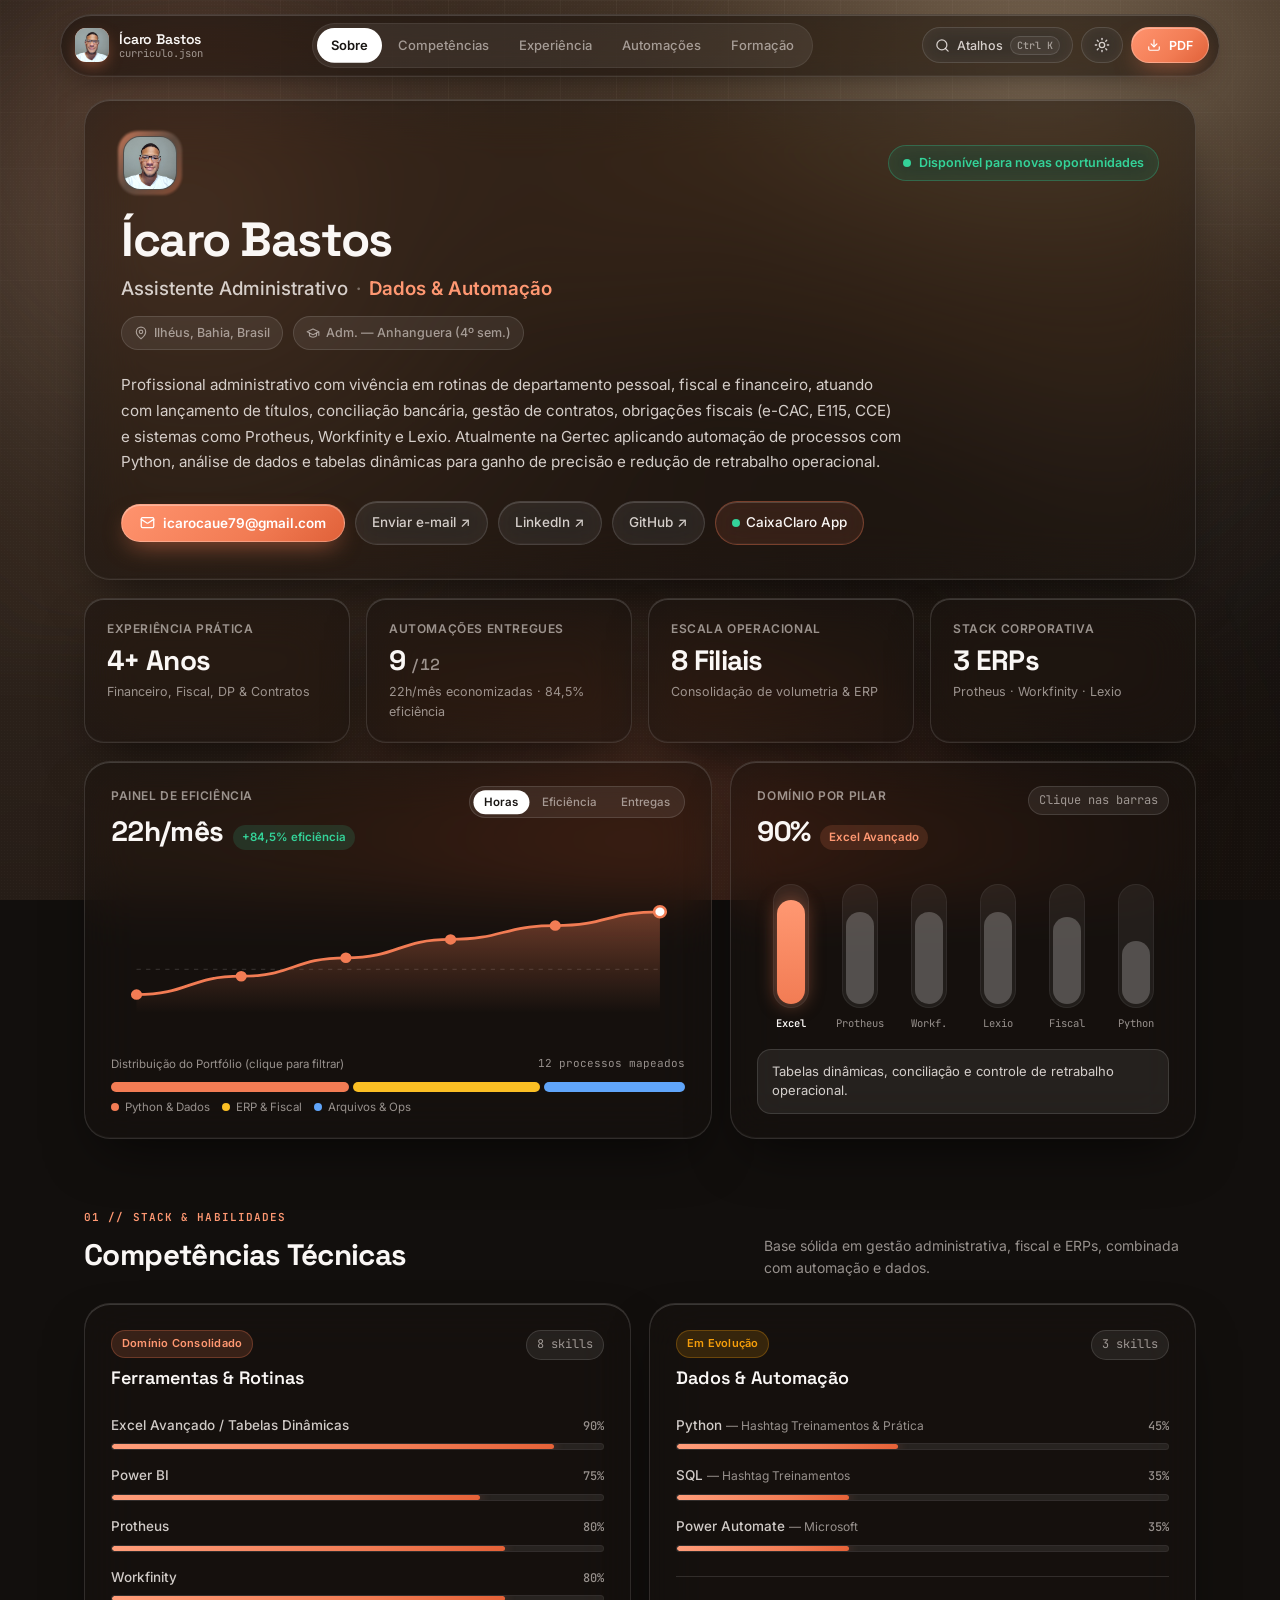
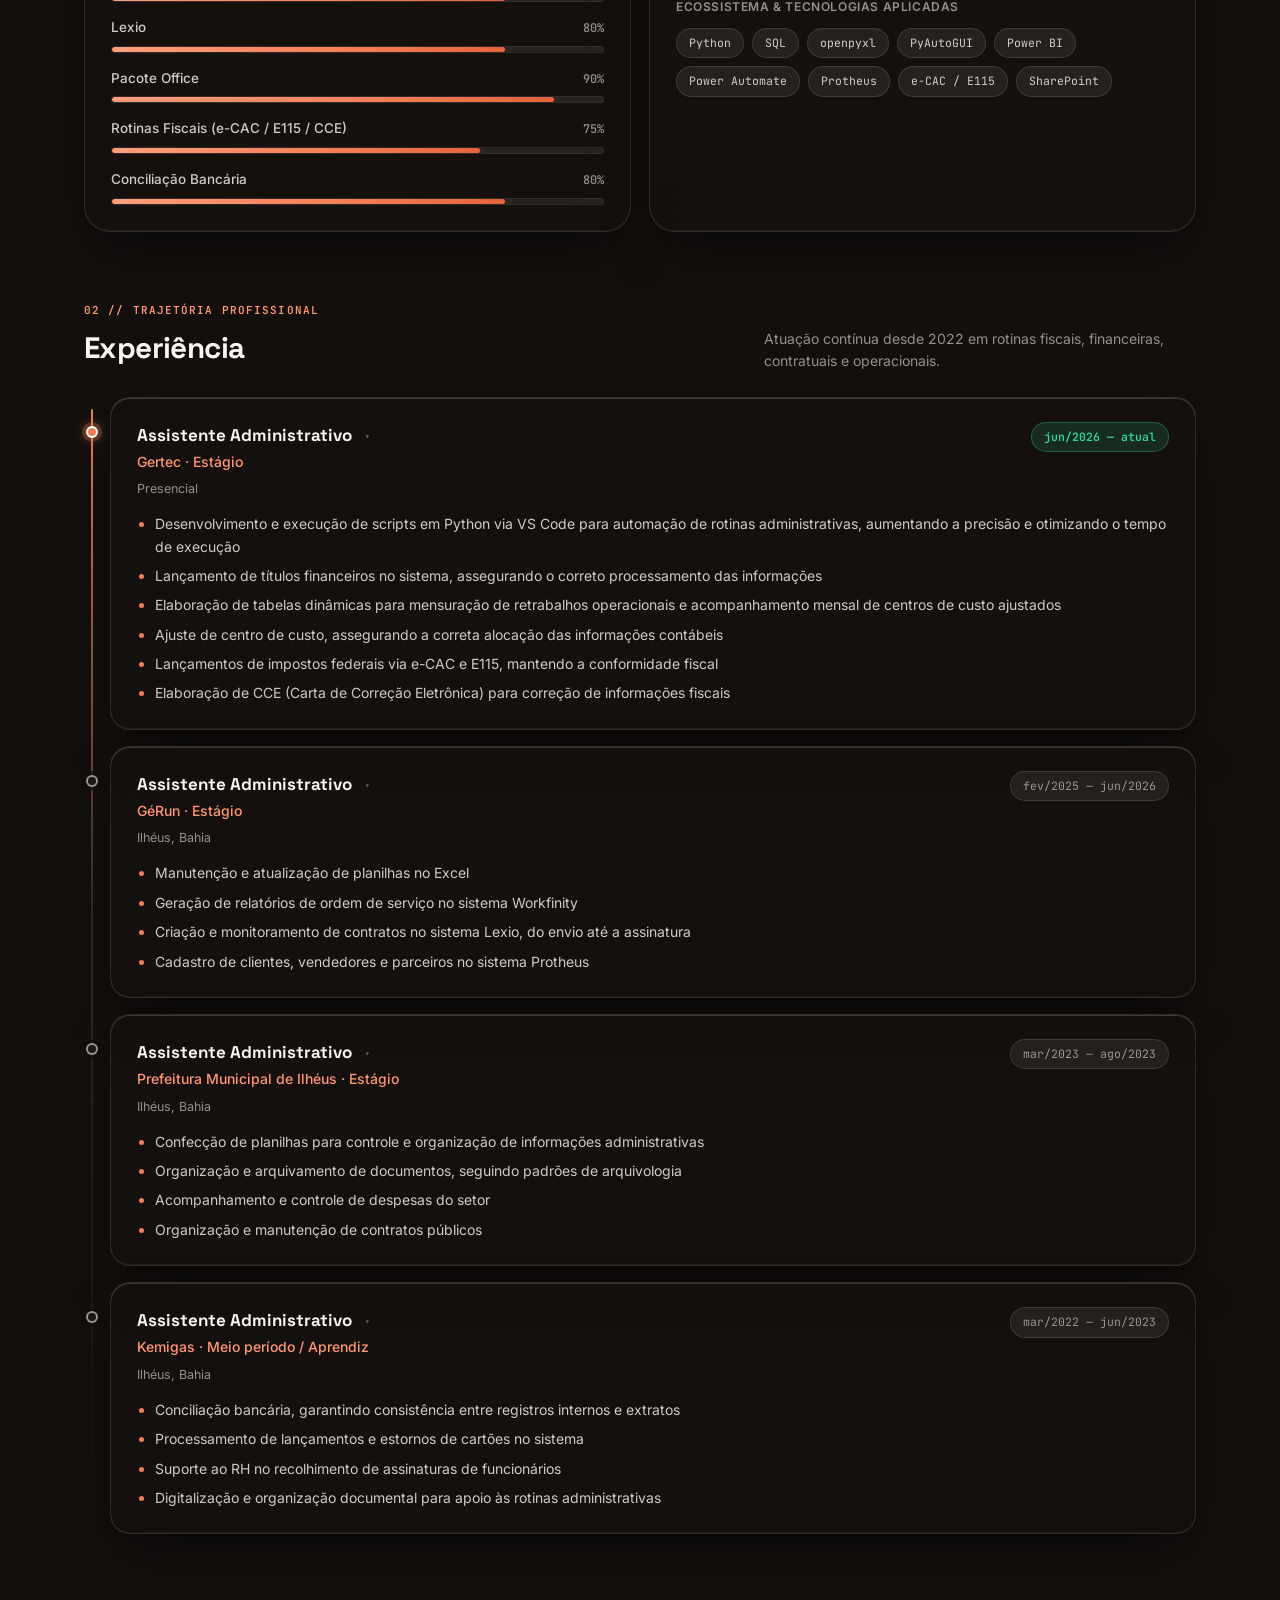
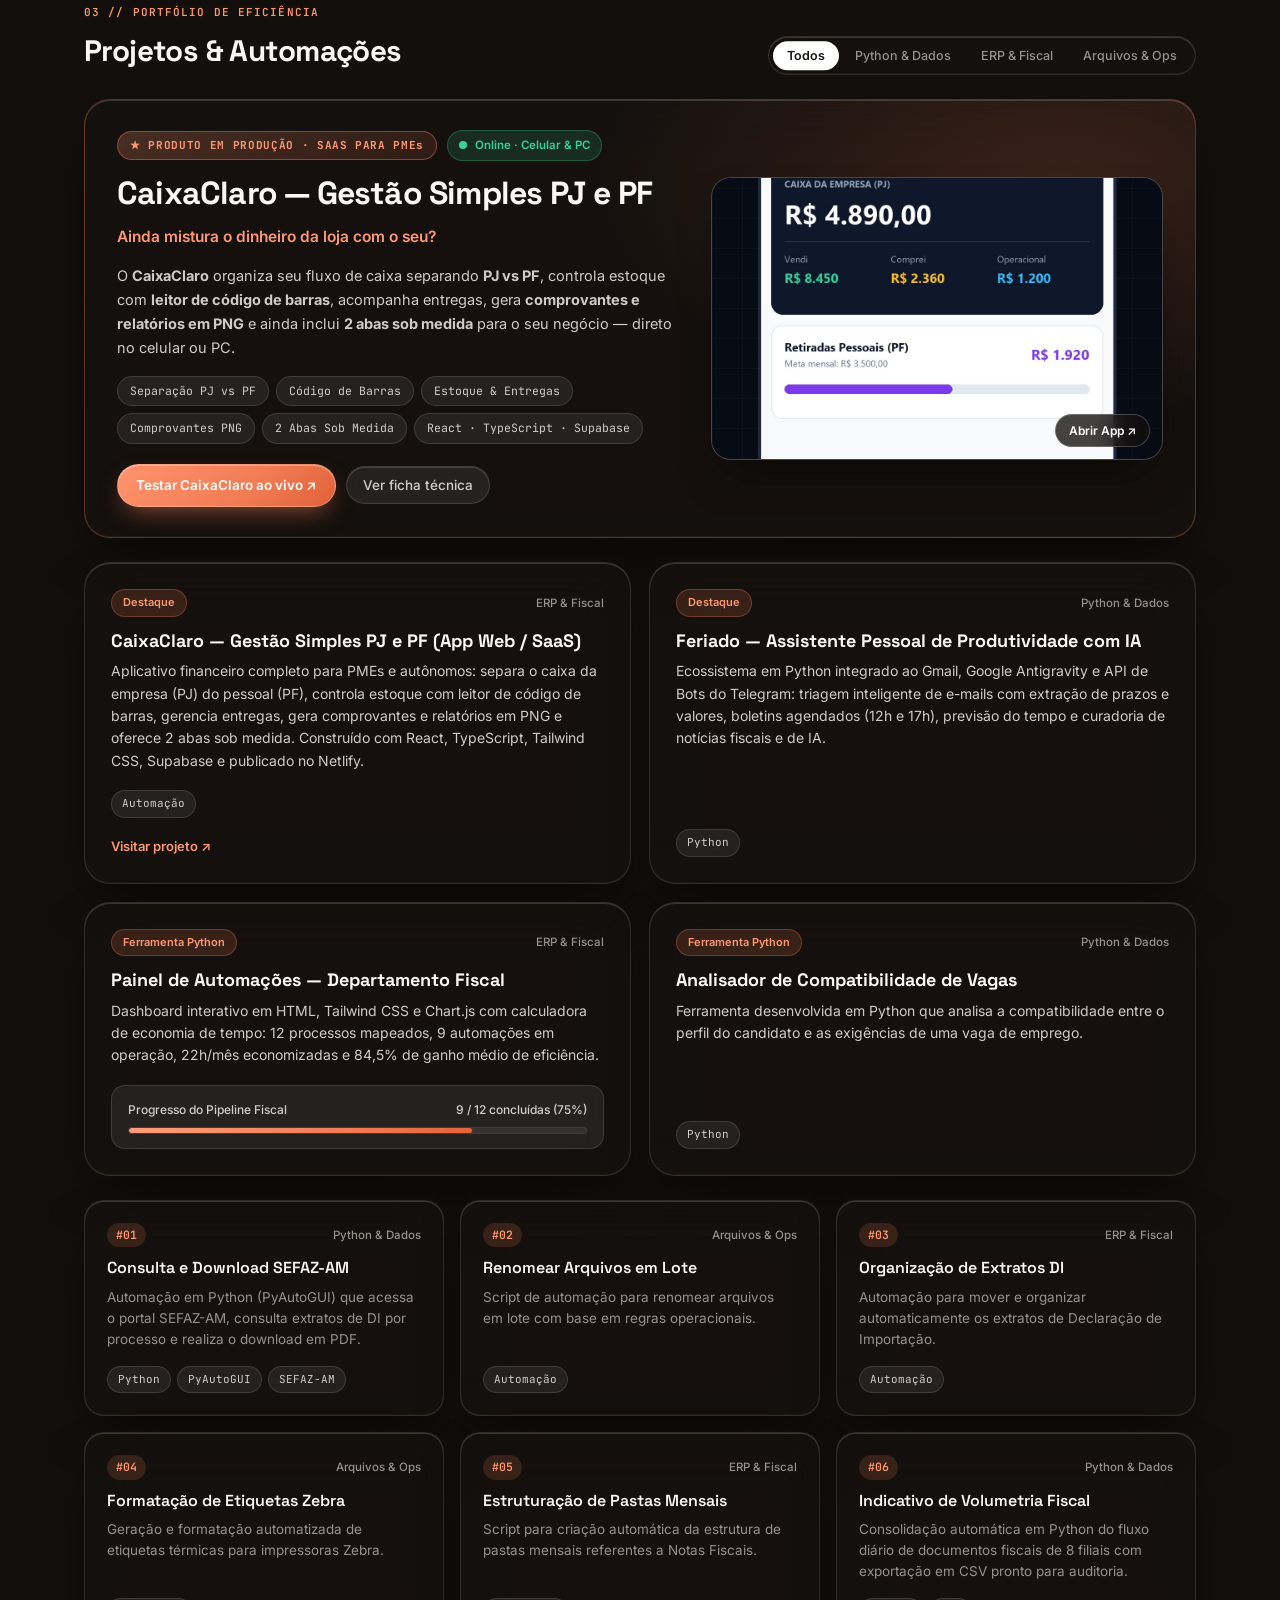
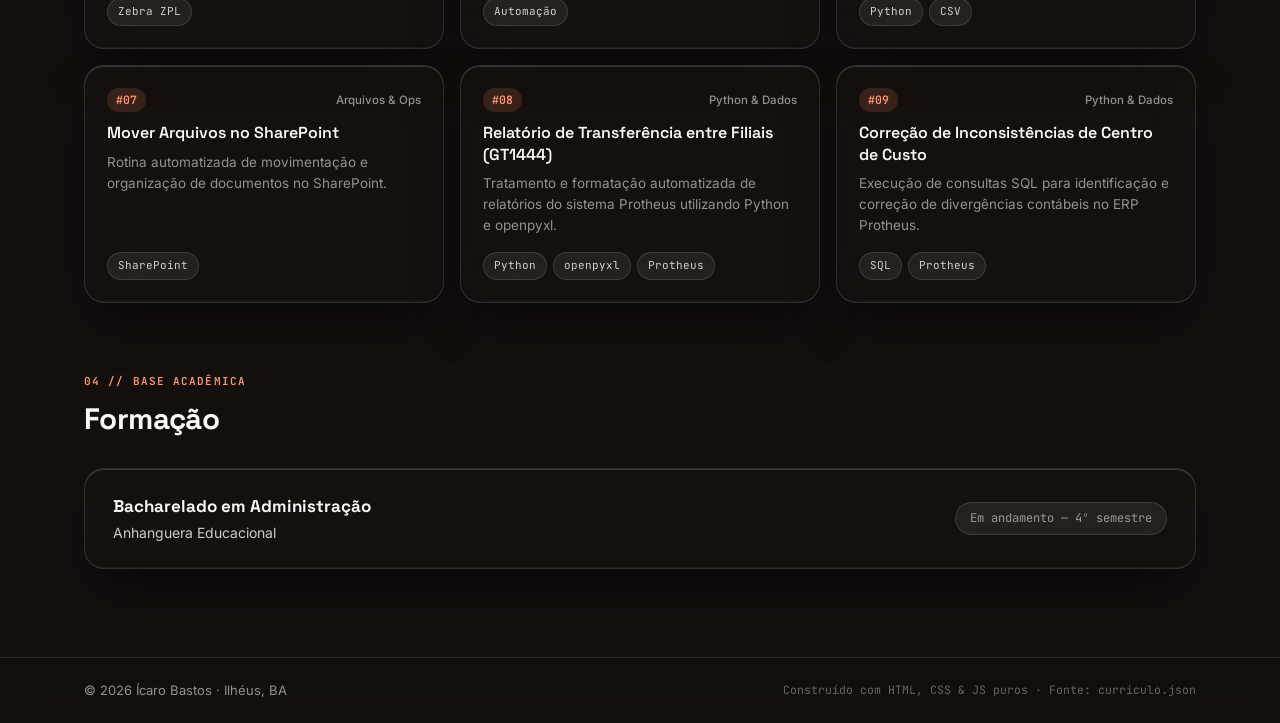
==== commit cab891ec: "feat: glassmorphism UI, interactive dashboard, LinkedIn photo & CaixaClaro showcase" ====
--- a/index.html
+++ b/index.html
@@ -4,7 +4,13 @@
   <meta charset="UTF-8">
   <meta name="viewport" content="width=device-width, initial-scale=1.0">
   <meta name="description" content="Currículo Digital de Ícaro Bastos — Profissional Administrativo, Rotinas Fiscais, Financeiras, ERP Protheus, Python, SQL e Automação de Processos.">
-  <meta name="theme-color" content="#060911">
+  <meta name="theme-color" content="#120f0d">
+  <meta property="og:type" content="website">
+  <meta property="og:title" content="Ícaro Bastos — Currículo Digital">
+  <meta property="og:description" content="Assistente Administrativo | Dados & Automação de Processos (Python, SQL, Power BI, Protheus).">
+  <meta property="og:url" content="https://ibastts.github.io/icarobastos.github.io/">
+  <meta property="og:image" content="https://ibastts.github.io/icarobastos.github.io/featured-curriculo.jpg">
+  <meta name="twitter:card" content="summary_large_image">
   <title>Ícaro Bastos — Currículo Digital</title>
 
   <link rel="preconnect" href="https://fonts.googleapis.com">
@@ -14,18 +20,24 @@
   <link rel="stylesheet" href="style.css">
 </head>
 <body>
-  <!-- Ambient Background -->
+  <!-- Ambient Glassmorphism Background -->
   <div class="bg-canvas" aria-hidden="true">
+    <div class="bg-backdrop"></div>
     <div class="bg-grid"></div>
     <div class="bg-orb bg-orb-1"></div>
     <div class="bg-orb bg-orb-2"></div>
+    <div class="bg-orb bg-orb-3"></div>
+    <div class="bg-noise"></div>
   </div>
 
   <!-- Top Navigation -->
   <header class="navbar">
     <div class="navbar-inner">
       <a href="#topo" class="brand" aria-label="Início">
-        <span class="brand-mark">IB</span>
+        <span class="brand-mark">
+          <img src="profile.jpg" alt="Ícaro Bastos" class="avatar-img" onerror="this.style.display='none'">
+          <span class="avatar-fallback">IB</span>
+        </span>
         <span class="brand-text">
           <span class="brand-name">Ícaro Bastos</span>
           <span class="brand-sub">curriculo.json</span>
@@ -33,6 +45,7 @@
       </a>
 
       <nav class="nav-links" aria-label="Navegação principal">
+        <span class="pill-indicator" id="navPill" aria-hidden="true"></span>
         <a href="#sobre" class="nav-link active">Sobre</a>
         <a href="#competencias" class="nav-link">Competências</a>
         <a href="#experiencia" class="nav-link">Experiência</a>
@@ -67,7 +80,10 @@
         <div class="hero-top">
           <div class="avatar-wrap">
             <div class="avatar-ring"></div>
-            <div class="avatar">IB</div>
+            <div class="avatar">
+              <img src="profile.jpg" alt="Ícaro Bastos" class="avatar-img" onerror="this.style.display='none'">
+              <span class="avatar-fallback">IB</span>
+            </div>
           </div>
           <div class="status-badge">
             <span class="pulse-dot"></span>
@@ -110,30 +126,99 @@
           <a id="p-github" href="#" target="_blank" rel="noopener noreferrer" class="btn-ghost">
             GitHub ↗
           </a>
+          <a href="#caixaclaro-showcase" class="btn-ghost btn-flagship-pill">
+            <span class="pulse-dot"></span>
+            CaixaClaro App
+          </a>
         </div>
       </div>
 
       <!-- KPI Bento Grid -->
       <div class="kpi-grid">
-        <div class="kpi-card spotlight-card">
+        <a href="#experiencia" class="kpi-card spotlight-card kpi-interactive">
           <div class="kpi-label">Experiência Prática</div>
-          <div class="kpi-value">4+ Anos</div>
+          <div class="kpi-value" data-count="4" data-suffix="+ Anos">4+ Anos</div>
           <div class="kpi-foot">Financeiro, Fiscal, DP &amp; Contratos</div>
-        </div>
-        <div class="kpi-card spotlight-card">
+        </a>
+        <a href="#projetos" class="kpi-card spotlight-card kpi-interactive">
           <div class="kpi-label">Automações Entregues</div>
-          <div class="kpi-value">9 <span class="kpi-sub">/ 12</span></div>
+          <div class="kpi-value"><span data-count="9">9</span> <span class="kpi-sub">/ 12</span></div>
           <div class="kpi-foot">22h/mês economizadas · 84,5% eficiência</div>
-        </div>
-        <div class="kpi-card spotlight-card">
+        </a>
+        <a href="#projetos" class="kpi-card spotlight-card kpi-interactive" data-jump-filter="fiscal">
           <div class="kpi-label">Escala Operacional</div>
-          <div class="kpi-value">8 Filiais</div>
+          <div class="kpi-value" data-count="8" data-suffix=" Filiais">8 Filiais</div>
           <div class="kpi-foot">Consolidação de volumetria &amp; ERP</div>
-        </div>
-        <div class="kpi-card spotlight-card">
+        </a>
+        <a href="#competencias" class="kpi-card spotlight-card kpi-interactive">
           <div class="kpi-label">Stack Corporativa</div>
-          <div class="kpi-value">3 ERPs</div>
+          <div class="kpi-value" data-count="3" data-suffix=" ERPs">3 ERPs</div>
           <div class="kpi-foot">Protheus · Workfinity · Lexio</div>
+        </a>
+      </div>
+
+      <!-- Interactive Glass Analytics Row (Kerfa-inspired) -->
+      <div class="dash-bento">
+        <div class="dash-card spotlight-card">
+          <div class="dash-head">
+            <div>
+              <div class="dash-eyebrow">Painel de Eficiência</div>
+              <div class="dash-metric-row">
+                <span class="dash-big-val" id="chartMainVal">22h/mês</span>
+                <span class="dash-delta" id="chartDelta">+84,5% eficiência</span>
+              </div>
+            </div>
+            <div class="segmented-control" id="chartMetricSwitch" role="tablist" aria-label="Métrica do gráfico">
+              <span class="pill-indicator" id="chartPill" aria-hidden="true"></span>
+              <button type="button" class="seg-btn active" data-metric="hours">Horas</button>
+              <button type="button" class="seg-btn" data-metric="efficiency">Eficiência</button>
+              <button type="button" class="seg-btn" data-metric="automations">Entregas</button>
+            </div>
+          </div>
+
+          <div class="chart-wrap" id="splineChartWrap">
+            <svg class="spline-svg" id="splineSvg" viewBox="0 0 540 165" preserveAspectRatio="none" aria-label="Gráfico interativo de evolução"></svg>
+            <div class="chart-tooltip" id="chartTooltip" hidden>
+              <div class="chart-tooltip-label" id="tooltipLabel"></div>
+              <div class="chart-tooltip-val" id="tooltipVal"></div>
+            </div>
+          </div>
+
+          <div class="seg-bar-wrap">
+            <div class="seg-bar-head">
+              <span>Distribuição do Portfólio (clique para filtrar)</span>
+              <span class="seg-bar-hint" id="segBarHint">12 processos mapeados</span>
+            </div>
+            <div class="seg-bar" id="portfolioSegBar">
+              <button type="button" class="seg-fill seg-coral" style="width: 42%" data-filter-jump="python" title="Python & Dados"></button>
+              <button type="button" class="seg-fill seg-amber" style="width: 33%" data-filter-jump="fiscal" title="ERP & Fiscal"></button>
+              <button type="button" class="seg-fill seg-blue" style="width: 25%" data-filter-jump="arquivos" title="Arquivos & Ops"></button>
+            </div>
+            <div class="seg-legend">
+              <button type="button" class="legend-item" data-filter-jump="python"><span class="dot dot-coral"></span>Python &amp; Dados</button>
+              <button type="button" class="legend-item" data-filter-jump="fiscal"><span class="dot dot-amber"></span>ERP &amp; Fiscal</button>
+              <button type="button" class="legend-item" data-filter-jump="arquivos"><span class="dot dot-blue"></span>Arquivos &amp; Ops</button>
+            </div>
+          </div>
+        </div>
+
+        <div class="dash-card spotlight-card">
+          <div class="dash-head">
+            <div>
+              <div class="dash-eyebrow">Domínio por Pilar</div>
+              <div class="dash-metric-row">
+                <span class="dash-big-val" id="pillarActiveVal">90%</span>
+                <span class="dash-delta dash-delta-neutral" id="pillarActiveName">Excel Avançado</span>
+              </div>
+            </div>
+            <span class="mono-count">Clique nas barras</span>
+          </div>
+
+          <div class="pillar-bars" id="pillarBars" role="list" aria-label="Pilares técnicos"></div>
+
+          <div class="pillar-detail" id="pillarDetail">
+            Tabelas dinâmicas, conciliação e controle de retrabalho operacional.
+          </div>
         </div>
       </div>
     </section>
@@ -209,12 +294,57 @@
           <h2 class="section-title">Projetos &amp; Automações</h2>
         </div>
         <div class="filter-bar" role="tablist" aria-label="Filtrar projetos">
+          <span class="pill-indicator" id="filterPill" aria-hidden="true"></span>
           <button type="button" class="filter-btn active" data-filter="all">Todos</button>
           <button type="button" class="filter-btn" data-filter="python">Python &amp; Dados</button>
           <button type="button" class="filter-btn" data-filter="fiscal">ERP &amp; Fiscal</button>
           <button type="button" class="filter-btn" data-filter="arquivos">Arquivos &amp; Ops</button>
         </div>
       </div>
+
+      <!-- Flagship Product Marketing Showcase: CaixaClaro -->
+      <article class="caixaclaro-flagship spotlight-card" id="caixaclaro-showcase">
+        <div class="flagship-grid">
+          <div class="flagship-content">
+            <div class="flagship-badge-row">
+              <span class="flagship-eyebrow">★ PRODUTO EM PRODUÇÃO · SAAS PARA PMEs</span>
+              <span class="status-badge flagship-live">
+                <span class="pulse-dot"></span>
+                Online · Celular &amp; PC
+              </span>
+            </div>
+
+            <h3 class="flagship-title">CaixaClaro — Gestão Simples PJ e PF</h3>
+            <p class="flagship-lead">Ainda mistura o dinheiro da loja com o seu?</p>
+            <p class="flagship-pitch">
+              O <strong>CaixaClaro</strong> organiza seu fluxo de caixa separando <strong>PJ vs PF</strong>, controla estoque com <strong>leitor de código de barras</strong>, acompanha entregas, gera <strong>comprovantes e relatórios em PNG</strong> e ainda inclui <strong>2 abas sob medida</strong> para o seu negócio — direto no celular ou PC.
+            </p>
+
+            <div class="flagship-features">
+              <span class="tech-pill">Separação PJ vs PF</span>
+              <span class="tech-pill">Código de Barras</span>
+              <span class="tech-pill">Estoque &amp; Entregas</span>
+              <span class="tech-pill">Comprovantes PNG</span>
+              <span class="tech-pill">2 Abas Sob Medida</span>
+              <span class="tech-pill">React · TypeScript · Supabase</span>
+            </div>
+
+            <div class="flagship-actions">
+              <a href="https://meunegocio-facil.netlify.app" target="_blank" rel="noopener noreferrer" class="btn-primary">
+                Testar CaixaClaro ao vivo ↗
+              </a>
+              <button type="button" class="btn-ghost" id="caixaclaroDetailsBtn">
+                Ver ficha técnica
+              </button>
+            </div>
+          </div>
+
+          <a href="https://meunegocio-facil.netlify.app" target="_blank" rel="noopener noreferrer" class="flagship-preview-wrap" aria-label="Abrir aplicativo CaixaClaro ao vivo">
+            <img src="caixaclaro-preview.jpg" alt="Prévia do aplicativo CaixaClaro - Gestão Simples PJ e PF" class="flagship-preview-img">
+            <span class="flagship-preview-badge">Abrir App ↗</span>
+          </a>
+        </div>
+      </article>
 
       <div id="featured-projects" class="featured-grid"></div>
       <div id="projects-list" class="project-grid"></div>
@@ -251,6 +381,29 @@
     </div>
   </div>
 
+  <!-- Project Quick-View Modal -->
+  <div class="cmd-backdrop project-modal-backdrop" id="projectModalBackdrop" hidden>
+    <div class="project-modal" role="dialog" aria-modal="true" aria-labelledby="pmTitle">
+      <div class="pm-top">
+        <div class="pm-badges">
+          <span class="project-num" id="pmNum">#01</span>
+          <span class="project-cat" id="pmCat">Python &amp; Dados</span>
+        </div>
+        <button type="button" class="cmd-esc" id="pmClose" aria-label="Fechar detalhes">ESC</button>
+      </div>
+      <h3 class="pm-title" id="pmTitle"></h3>
+      <p class="pm-desc" id="pmDesc"></p>
+      <div class="project-tags" id="pmTags"></div>
+      <div class="pm-footer">
+        <div class="pm-nav">
+          <button type="button" class="btn-ghost btn-sm" id="pmPrev">← Anterior</button>
+          <button type="button" class="btn-ghost btn-sm" id="pmNext">Próximo →</button>
+        </div>
+        <a class="btn-primary btn-sm" id="pmLink" href="#" target="_blank" rel="noopener noreferrer" hidden>Visitar projeto ↗</a>
+      </div>
+    </div>
+  </div>
+
   <!-- Toast Notification -->
   <div class="toast" id="toast" role="status" aria-live="polite"></div>
 
--- a/style.css
+++ b/style.css
@@ -3,65 +3,98 @@
   --font-body: 'Inter', system-ui, -apple-system, sans-serif;
   --font-mono: 'JetBrains Mono', ui-monospace, monospace;
 
-  --radius-xl: 20px;
-  --radius-lg: 14px;
-  --radius-md: 10px;
-  --radius-sm: 8px;
-  --transition: 220ms cubic-bezier(0.22, 1, 0.36, 1);
-}
-
+  --radius-xl: 26px;
+  --radius-lg: 20px;
+  --radius-md: 14px;
+  --radius-sm: 10px;
+  --radius-pill: 9999px;
+  --transition: 240ms cubic-bezier(0.22, 1, 0.36, 1);
+}
+
+/* ==========================================================================
+   THEME: KERFA GLASSMORPHISM ("VIDRO")
+   ========================================================================== */
 [data-theme="dark"] {
-  --bg: #060911;
-  --bg-elevated: #0b1120;
-  --surface: rgba(13, 20, 36, 0.72);
-  --surface-solid: #0f172a;
-  --surface-hover: rgba(20, 30, 52, 0.85);
-  --border: rgba(148, 163, 184, 0.14);
-  --border-strong: rgba(56, 189, 248, 0.35);
-
-  --text: #f1f5f9;
-  --text-secondary: #cbd5e1;
-  --text-muted: #94a3b8;
-  --text-faint: #64748b;
-
-  --accent: #38bdf8;
-  --accent-2: #818cf8;
-  --emerald: #10b981;
-  --emerald-bg: rgba(16, 185, 129, 0.12);
-  --cyan-bg: rgba(56, 189, 248, 0.12);
-  --violet-bg: rgba(129, 140, 248, 0.14);
-
-  --spotlight: rgba(56, 189, 248, 0.11);
-  --shadow: 0 20px 50px -20px rgba(0, 0, 0, 0.7);
-  --nav-bg: rgba(6, 9, 17, 0.78);
-  --grid-color: rgba(148, 163, 184, 0.05);
+  --bg: #120f0d;
+  --bg-elevated: rgba(34, 29, 26, 0.72);
+  --surface: rgba(24, 20, 18, 0.48);
+  --surface-solid: rgba(28, 24, 22, 0.92);
+  --surface-hover: rgba(36, 30, 27, 0.62);
+  --surface-pill: rgba(255, 255, 255, 0.07);
+
+  --border: rgba(255, 255, 255, 0.12);
+  --border-highlight: rgba(255, 255, 255, 0.22);
+  --border-strong: rgba(242, 124, 84, 0.45);
+  --glass-rim: inset 0 1px 0 rgba(255, 255, 255, 0.16), inset 0 -1px 0 rgba(255, 255, 255, 0.04);
+
+  --text: #faf7f5;
+  --text-secondary: rgba(245, 240, 236, 0.84);
+  --text-muted: rgba(226, 218, 212, 0.64);
+  --text-faint: rgba(210, 200, 192, 0.46);
+
+  /* Coral / Apricot-Peach primary accent */
+  --accent: #f27c54;
+  --accent-light: #ff9872;
+  --accent-2: #fbbf24;
+  --accent-bg: rgba(242, 124, 84, 0.16);
+
+  /* Status & Secondary Accents */
+  --emerald: #34d399;
+  --emerald-bg: rgba(52, 211, 153, 0.14);
+  --cyan: #60a5fa;
+  --cyan-bg: rgba(96, 165, 250, 0.14);
+  --violet: #f59e0b;
+  --violet-bg: rgba(245, 158, 11, 0.15);
+
+  /* High-Contrast Active Pill (White pill + dark text) */
+  --active-pill-bg: #ffffff;
+  --active-pill-text: #181513;
+
+  --spotlight: rgba(255, 214, 196, 0.12);
+  --shadow: 0 24px 54px -18px rgba(0, 0, 0, 0.62);
+  --shadow-sm: 0 10px 26px -10px rgba(0, 0, 0, 0.45);
+  --nav-bg: rgba(22, 18, 16, 0.56);
+  --grid-color: rgba(255, 245, 235, 0.035);
 }
 
 [data-theme="light"] {
-  --bg: #f8fafc;
-  --bg-elevated: #ffffff;
-  --surface: rgba(255, 255, 255, 0.88);
-  --surface-solid: #ffffff;
-  --surface-hover: #ffffff;
-  --border: rgba(15, 23, 42, 0.1);
-  --border-strong: rgba(2, 132, 199, 0.35);
-
-  --text: #0f172a;
-  --text-secondary: #334155;
-  --text-muted: #475569;
-  --text-faint: #64748b;
-
-  --accent: #0284c7;
-  --accent-2: #4f46e5;
+  --bg: #efe9e2;
+  --bg-elevated: rgba(255, 255, 255, 0.78);
+  --surface: rgba(255, 252, 249, 0.56);
+  --surface-solid: rgba(255, 253, 250, 0.94);
+  --surface-hover: rgba(255, 255, 255, 0.78);
+  --surface-pill: rgba(24, 20, 18, 0.06);
+
+  --border: rgba(40, 32, 26, 0.11);
+  --border-highlight: rgba(255, 255, 255, 0.85);
+  --border-strong: rgba(232, 102, 61, 0.42);
+  --glass-rim: inset 0 1px 0 rgba(255, 255, 255, 0.85), inset 0 -1px 0 rgba(40, 32, 26, 0.05);
+
+  --text: #1c1816;
+  --text-secondary: #3f3834;
+  --text-muted: #665c56;
+  --text-faint: #8c8078;
+
+  --accent: #e56338;
+  --accent-light: #f27c54;
+  --accent-2: #d97706;
+  --accent-bg: rgba(229, 99, 56, 0.12);
+
   --emerald: #059669;
-  --emerald-bg: rgba(5, 150, 105, 0.1);
-  --cyan-bg: rgba(2, 132, 199, 0.09);
-  --violet-bg: rgba(79, 70, 229, 0.09);
-
-  --spotlight: rgba(2, 132, 199, 0.07);
-  --shadow: 0 14px 36px -16px rgba(15, 23, 42, 0.12);
-  --nav-bg: rgba(248, 250, 252, 0.85);
-  --grid-color: rgba(15, 23, 42, 0.045);
+  --emerald-bg: rgba(5, 150, 105, 0.11);
+  --cyan: #2563eb;
+  --cyan-bg: rgba(37, 99, 235, 0.1);
+  --violet: #d97706;
+  --violet-bg: rgba(217, 119, 6, 0.11);
+
+  --active-pill-bg: #1c1816;
+  --active-pill-text: #ffffff;
+
+  --spotlight: rgba(242, 124, 84, 0.1);
+  --shadow: 0 20px 44px -18px rgba(45, 32, 22, 0.16);
+  --shadow-sm: 0 8px 20px -8px rgba(45, 32, 22, 0.1);
+  --nav-bg: rgba(255, 252, 248, 0.65);
+  --grid-color: rgba(40, 32, 26, 0.04);
 }
 
 [hidden] {
@@ -74,7 +107,7 @@
 
 html {
   scroll-behavior: smooth;
-  scroll-padding-top: 84px;
+  scroll-padding-top: 96px;
 }
 
 body {
@@ -87,10 +120,12 @@
   line-height: 1.6;
   -webkit-font-smoothing: antialiased;
   overflow-x: hidden;
-  transition: background-color 250ms ease, color 250ms ease;
-}
-
-/* Ambient Background */
+  transition: background-color 280ms ease, color 280ms ease;
+}
+
+/* ==========================================================================
+   WARM SUNLIT ARCHITECTURAL BACKDROP (FOR GLASS REFRACTION)
+   ========================================================================== */
 .bg-canvas {
   position: fixed;
   inset: 0;
@@ -99,85 +134,141 @@
   overflow: hidden;
 }
 
+.bg-backdrop {
+  position: absolute;
+  inset: -4%;
+  background:
+    /* Warm sunlit French-window glow from top-right */
+    radial-gradient(ellipse 68% 58% at 78% 12%, rgba(255, 224, 186, 0.36) 0%, rgba(214, 168, 126, 0.14) 42%, transparent 72%),
+    /* Soft arched interior daylight on left */
+    radial-gradient(ellipse 52% 64% at 18% 28%, rgba(226, 198, 170, 0.24) 0%, rgba(154, 122, 98, 0.1) 48%, transparent 76%),
+    /* Warm coral/amber ambient bounce near bottom-center */
+    radial-gradient(ellipse 65% 50% at 52% 92%, rgba(242, 124, 84, 0.18) 0%, rgba(120, 74, 52, 0.08) 52%, transparent 80%),
+    /* Deep espresso/taupe base gradient */
+    linear-gradient(145deg, #1b1613 0%, #2a211b 38%, #161210 72%, #0e0c0a 100%);
+  filter: blur(18px) saturate(118%);
+  transform: scale(1.04);
+}
+
+[data-theme="light"] .bg-backdrop {
+  background:
+    radial-gradient(ellipse 68% 58% at 78% 12%, rgba(255, 240, 214, 0.85) 0%, rgba(244, 213, 178, 0.45) 45%, transparent 75%),
+    radial-gradient(ellipse 52% 64% at 18% 28%, rgba(255, 250, 242, 0.78) 0%, rgba(226, 206, 184, 0.35) 50%, transparent 78%),
+    radial-gradient(ellipse 65% 50% at 52% 92%, rgba(242, 124, 84, 0.16) 0%, transparent 75%),
+    linear-gradient(145deg, #f3ece4 0%, #e7ddd1 45%, #ede5dc 100%);
+}
+
 .bg-grid {
   position: absolute;
   inset: 0;
   background-image:
     linear-gradient(to right, var(--grid-color) 1px, transparent 1px),
     linear-gradient(to bottom, var(--grid-color) 1px, transparent 1px);
-  background-size: 48px 48px;
-  mask-image: radial-gradient(ellipse 85% 65% at 50% 15%, #000 40%, transparent 100%);
+  background-size: 56px 56px;
+  mask-image: radial-gradient(ellipse 80% 60% at 50% 20%, #000 30%, transparent 100%);
 }
 
 .bg-orb {
   position: absolute;
-  border-radius: 999px;
-  filter: blur(90px);
-  opacity: 0.45;
+  border-radius: 9999px;
+  filter: blur(95px);
+  opacity: 0.55;
+  animation: floatOrb 18s ease-in-out infinite alternate;
 }
 
 .bg-orb-1 {
+  width: 560px;
+  height: 560px;
+  top: -160px;
+  left: -100px;
+  background: radial-gradient(circle, rgba(242, 124, 84, 0.28), transparent 70%);
+}
+
+.bg-orb-2 {
   width: 520px;
   height: 520px;
-  top: -180px;
-  left: -120px;
-  background: radial-gradient(circle, rgba(56, 189, 248, 0.24), transparent 70%);
-}
-
-.bg-orb-2 {
-  width: 480px;
-  height: 480px;
-  top: 220px;
-  right: -140px;
-  background: radial-gradient(circle, rgba(129, 140, 248, 0.18), transparent 70%);
+  top: 180px;
+  right: -120px;
+  background: radial-gradient(circle, rgba(255, 212, 163, 0.24), transparent 70%);
+  animation-delay: -6s;
+}
+
+.bg-orb-3 {
+  width: 440px;
+  height: 440px;
+  bottom: -140px;
+  left: 32%;
+  background: radial-gradient(circle, rgba(217, 152, 108, 0.2), transparent 70%);
+  animation-delay: -11s;
 }
 
 [data-theme="light"] .bg-orb {
-  opacity: 0.25;
-}
-
-/* Navbar */
+  opacity: 0.4;
+}
+
+.bg-noise {
+  position: absolute;
+  inset: 0;
+  opacity: 0.03;
+  background-image: radial-gradient(rgba(255, 255, 255, 0.7) 0.5px, transparent 0.5px);
+  background-size: 3px 3px;
+}
+
+@keyframes floatOrb {
+  0% { transform: translate3d(0, 0, 0) scale(1); }
+  100% { transform: translate3d(28px, 20px, 0) scale(1.07); }
+}
+
+/* ==========================================================================
+   FLOATING GLASS CAPSULE NAVBAR
+   ========================================================================== */
 .navbar {
   position: sticky;
-  top: 0;
+  top: 14px;
   z-index: 40;
-  background: var(--nav-bg);
-  backdrop-filter: blur(16px);
-  -webkit-backdrop-filter: blur(16px);
-  border-bottom: 1px solid var(--border);
+  padding: 0 20px;
+  pointer-events: none;
 }
 
 .navbar-inner {
+  pointer-events: auto;
   max-width: 1160px;
   margin: 0 auto;
-  padding: 12px 24px;
+  padding: 8px 10px 8px 14px;
+  border-radius: var(--radius-pill);
+  background: var(--nav-bg);
+  backdrop-filter: blur(28px) saturate(175%);
+  -webkit-backdrop-filter: blur(28px) saturate(175%);
+  border: 1px solid var(--border);
+  box-shadow: var(--glass-rim), var(--shadow-sm);
   display: flex;
   align-items: center;
   justify-content: space-between;
-  gap: 16px;
+  gap: 14px;
 }
 
 .brand {
-  display: flex;
+  display: inline-flex;
   align-items: center;
   gap: 10px;
   text-decoration: none;
   color: var(--text);
+  flex-shrink: 0;
 }
 
 .brand-mark {
   width: 34px;
   height: 34px;
-  border-radius: 9px;
+  border-radius: 11px;
   display: grid;
   place-items: center;
   font-family: var(--font-display);
   font-weight: 700;
   font-size: 13px;
-  letter-spacing: 0.04em;
-  color: #fff;
-  background: linear-gradient(135deg, var(--accent), var(--accent-2));
-  box-shadow: 0 4px 14px rgba(56, 189, 248, 0.28);
+  letter-spacing: -0.02em;
+  color: #ffffff;
+  background: linear-gradient(135deg, #ff9671 0%, #f27c54 55%, #de5d35 100%);
+  box-shadow: 0 6px 16px -4px rgba(242, 124, 84, 0.55), inset 0 1px 0 rgba(255, 255, 255, 0.35);
 }
 
 .brand-text {
@@ -190,160 +281,218 @@
   font-family: var(--font-display);
   font-weight: 600;
   font-size: 14px;
+  letter-spacing: -0.01em;
 }
 
 .brand-sub {
   font-family: var(--font-mono);
-  font-size: 11px;
-  color: var(--text-faint);
-}
-
+  font-size: 10.5px;
+  color: var(--text-muted);
+}
+
+/* Pill Navigation Capsule + Stretchy Droplet Indicator */
 .nav-links {
-  display: flex;
-  align-items: center;
-  gap: 4px;
+  position: relative;
+  display: inline-flex;
+  align-items: center;
+  gap: 2px;
+  padding: 4px;
+  border-radius: var(--radius-pill);
+  background: var(--surface-pill);
+  border: 1px solid rgba(255, 255, 255, 0.07);
+}
+
+.pill-indicator {
+  position: absolute;
+  inset: 0;
+  border-radius: var(--radius-pill);
+  background: var(--active-pill-bg);
+  box-shadow: 0 4px 14px -2px rgba(0, 0, 0, 0.28);
+  pointer-events: none;
+  z-index: 0;
+  opacity: 0;
+  transition: opacity 180ms ease;
+}
+
+.pill-indicator.ready {
+  opacity: 1;
 }
 
 .nav-link {
+  position: relative;
+  z-index: 1;
   text-decoration: none;
   color: var(--text-muted);
-  font-size: 13.5px;
+  font-size: 13px;
   font-weight: 500;
-  padding: 6px 12px;
-  border-radius: var(--radius-sm);
-  transition: color var(--transition), background-color var(--transition);
-}
-
-.nav-link:hover,
+  padding: 7px 14px;
+  border-radius: var(--radius-pill);
+  transition: color 200ms ease;
+  white-space: nowrap;
+}
+
+.nav-link:hover {
+  color: var(--text);
+}
+
 .nav-link.active {
-  color: var(--text);
-  background: rgba(148, 163, 184, 0.1);
+  color: var(--active-pill-text);
+  font-weight: 600;
 }
 
 .nav-actions {
-  display: flex;
+  display: inline-flex;
   align-items: center;
   gap: 8px;
-}
-
+  flex-shrink: 0;
+}
+
+/* ==========================================================================
+   GLASS BUTTONS & CONTROLS
+   ========================================================================== */
 .icon-btn {
-  display: inline-flex;
-  align-items: center;
-  gap: 7px;
-  height: 34px;
-  padding: 0 10px;
-  border-radius: var(--radius-sm);
+  height: 36px;
+  padding: 0 12px;
+  border-radius: var(--radius-pill);
   border: 1px solid var(--border);
-  background: var(--surface);
+  background: var(--surface-pill);
   color: var(--text-secondary);
   font-family: var(--font-body);
   font-size: 12.5px;
   font-weight: 500;
+  display: inline-flex;
+  align-items: center;
+  gap: 7px;
   cursor: pointer;
-  transition: border-color var(--transition), background-color var(--transition), color var(--transition);
+  backdrop-filter: blur(12px);
+  transition: border-color var(--transition), background var(--transition), color var(--transition), transform var(--transition);
 }
 
 .icon-btn:hover {
-  border-color: var(--border-strong);
-  color: var(--text);
+  border-color: var(--border-highlight);
+  background: rgba(255, 255, 255, 0.12);
+  color: var(--text);
+  transform: translateY(-1px);
+}
+
+[data-theme="light"] .icon-btn:hover {
+  background: rgba(255, 255, 255, 0.85);
 }
 
 .cmd-trigger kbd {
   font-family: var(--font-mono);
-  font-size: 10.5px;
-  padding: 2px 5px;
-  border-radius: 5px;
+  font-size: 10px;
+  padding: 2px 6px;
+  border-radius: var(--radius-pill);
   border: 1px solid var(--border);
-  color: var(--text-faint);
-}
-
+  background: rgba(255, 255, 255, 0.06);
+  color: var(--text-muted);
+}
+
+[data-theme="dark"] .icon-sun { display: block; }
 [data-theme="dark"] .icon-moon { display: none; }
 [data-theme="light"] .icon-sun { display: none; }
-
-/* Buttons */
-.btn-primary,
+[data-theme="light"] .icon-moon { display: block; }
+
+.btn-primary {
+  display: inline-flex;
+  align-items: center;
+  justify-content: center;
+  gap: 8px;
+  padding: 10px 18px;
+  border-radius: var(--radius-pill);
+  border: 1px solid rgba(255, 255, 255, 0.24);
+  background: linear-gradient(135deg, #ff936e 0%, #f27c54 60%, #e06139 100%);
+  color: #ffffff;
+  font-family: var(--font-body);
+  font-size: 13.5px;
+  font-weight: 600;
+  text-decoration: none;
+  cursor: pointer;
+  box-shadow: 0 10px 24px -8px rgba(242, 124, 84, 0.58), inset 0 1px 0 rgba(255, 255, 255, 0.32);
+  transition: transform var(--transition), box-shadow var(--transition), filter var(--transition);
+}
+
+.btn-primary:hover {
+  transform: translateY(-1.5px);
+  filter: brightness(1.06);
+  box-shadow: 0 14px 28px -8px rgba(242, 124, 84, 0.68), inset 0 1px 0 rgba(255, 255, 255, 0.4);
+}
+
+.btn-sm {
+  height: 36px;
+  padding: 0 15px;
+  font-size: 12.5px;
+}
+
 .btn-ghost {
   display: inline-flex;
   align-items: center;
   justify-content: center;
-  gap: 8px;
-  height: 40px;
-  padding: 0 16px;
-  border-radius: var(--radius-md);
+  gap: 6px;
+  padding: 10px 16px;
+  border-radius: var(--radius-pill);
+  border: 1px solid var(--border);
+  background: var(--surface-pill);
+  color: var(--text-secondary);
   font-family: var(--font-body);
   font-size: 13.5px;
-  font-weight: 600;
+  font-weight: 500;
   text-decoration: none;
   cursor: pointer;
-  transition: transform var(--transition), box-shadow var(--transition), border-color var(--transition), background-color var(--transition);
-}
-
-.btn-sm {
-  height: 34px;
-  padding: 0 12px;
-  font-size: 12.5px;
-  border-radius: var(--radius-sm);
-}
-
-.btn-primary {
-  border: 1px solid transparent;
-  background: linear-gradient(135deg, var(--accent), var(--accent-2));
-  color: #ffffff;
-  box-shadow: 0 8px 22px -6px rgba(56, 189, 248, 0.45);
-}
-
-.btn-primary:hover {
+  backdrop-filter: blur(14px);
+  box-shadow: var(--glass-rim);
+  transition: border-color var(--transition), background var(--transition), color var(--transition), transform var(--transition);
+}
+
+.btn-ghost:hover {
+  border-color: var(--border-highlight);
+  background: rgba(255, 255, 255, 0.12);
+  color: var(--text);
   transform: translateY(-1px);
-  box-shadow: 0 12px 26px -6px rgba(56, 189, 248, 0.55);
-}
-
-.btn-ghost {
-  border: 1px solid var(--border);
-  background: var(--surface);
-  color: var(--text-secondary);
-}
-
-.btn-ghost:hover {
-  border-color: var(--border-strong);
-  color: var(--text);
-  transform: translateY(-1px);
-}
-
-/* Container */
+}
+
+[data-theme="light"] .btn-ghost:hover {
+  background: rgba(255, 255, 255, 0.88);
+}
+
+/* ==========================================================================
+   LAYOUT & FROSTED GLASS SURFACE CARDS
+   ========================================================================== */
 .container {
   max-width: 1160px;
   margin: 0 auto;
-  padding: 36px 24px 72px;
+  padding: 36px 24px 88px;
   display: flex;
   flex-direction: column;
   gap: 64px;
 }
 
-/* Spotlight Card Base */
 .spotlight-card {
   position: relative;
+  overflow: hidden;
   background: var(--surface);
+  backdrop-filter: blur(26px) saturate(165%);
+  -webkit-backdrop-filter: blur(26px) saturate(165%);
   border: 1px solid var(--border);
   border-radius: var(--radius-xl);
-  backdrop-filter: blur(14px);
-  -webkit-backdrop-filter: blur(14px);
-  box-shadow: var(--shadow);
-  overflow: hidden;
-  transition: border-color var(--transition), transform var(--transition);
+  box-shadow: var(--glass-rim), var(--shadow);
+  transition: border-color var(--transition), transform var(--transition), box-shadow var(--transition), background var(--transition);
 }
 
 .spotlight-card::before {
   content: "";
   position: absolute;
   inset: 0;
+  border-radius: inherit;
+  pointer-events: none;
   background: radial-gradient(
-    420px circle at var(--mx, 50%) var(--my, 50%),
+    480px circle at var(--mx, 50%) var(--my, 0%),
     var(--spotlight),
     transparent 65%
   );
   opacity: 0;
-  transition: opacity 250ms ease;
-  pointer-events: none;
+  transition: opacity 280ms ease;
 }
 
 .spotlight-card:hover::before {
@@ -351,10 +500,12 @@
 }
 
 .spotlight-card:hover {
-  border-color: var(--border-strong);
-}
-
-/* Hero */
+  border-color: var(--border-highlight);
+}
+
+/* ==========================================================================
+   HERO & KPI BENTO GRID
+   ========================================================================== */
 .hero {
   display: flex;
   flex-direction: column;
@@ -362,7 +513,10 @@
 }
 
 .hero-main {
-  padding: 36px;
+  padding: 34px 36px;
+  display: flex;
+  flex-direction: column;
+  gap: 22px;
 }
 
 .hero-top {
@@ -370,14 +524,13 @@
   align-items: center;
   justify-content: space-between;
   flex-wrap: wrap;
-  gap: 16px;
-  margin-bottom: 24px;
+  gap: 14px;
 }
 
 .avatar-wrap {
   position: relative;
-  width: 68px;
-  height: 68px;
+  width: 58px;
+  height: 58px;
   display: grid;
   place-items: center;
 }
@@ -386,28 +539,30 @@
   position: absolute;
   inset: -3px;
   border-radius: 20px;
-  background: conic-gradient(from 120deg, var(--accent), var(--accent-2), var(--emerald), var(--accent));
-  opacity: 0.75;
-  animation: spinSlow 10s linear infinite;
-}
-
-@keyframes spinSlow {
-  to { transform: rotate(360deg); }
+  background: linear-gradient(135deg, rgba(255, 152, 114, 0.7), rgba(255, 255, 255, 0.15), rgba(242, 124, 84, 0.4));
+  filter: blur(1px);
+  z-index: 0;
 }
 
 .avatar {
   position: relative;
-  width: 64px;
-  height: 64px;
+  z-index: 1;
+  width: 54px;
+  height: 54px;
   border-radius: 17px;
-  background: var(--surface-solid);
   display: grid;
   place-items: center;
   font-family: var(--font-display);
   font-weight: 700;
-  font-size: 22px;
-  letter-spacing: 0.04em;
-  color: var(--text);
+  font-size: 20px;
+  color: #ffffff;
+  background: linear-gradient(145deg, #2b231e 0%, #1a1512 100%);
+  border: 1px solid rgba(255, 255, 255, 0.22);
+  box-shadow: inset 0 1px 0 rgba(255, 255, 255, 0.25);
+}
+
+[data-theme="light"] .avatar {
+  background: linear-gradient(145deg, #f27c54 0%, #de5d35 100%);
 }
 
 .status-badge {
@@ -415,12 +570,13 @@
   align-items: center;
   gap: 8px;
   padding: 7px 14px;
-  border-radius: 999px;
+  border-radius: var(--radius-pill);
   background: var(--emerald-bg);
-  border: 1px solid rgba(16, 185, 129, 0.28);
+  border: 1px solid rgba(52, 211, 153, 0.28);
   color: var(--emerald);
   font-size: 12.5px;
   font-weight: 600;
+  backdrop-filter: blur(12px);
 }
 
 .pulse-dot {
@@ -428,30 +584,37 @@
   height: 8px;
   border-radius: 50%;
   background: var(--emerald);
-  box-shadow: 0 0 0 0 rgba(16, 185, 129, 0.6);
-  animation: pulseGlow 2s infinite;
-}
-
-@keyframes pulseGlow {
-  0% { box-shadow: 0 0 0 0 rgba(16, 185, 129, 0.55); }
-  70% { box-shadow: 0 0 0 8px rgba(16, 185, 129, 0); }
-  100% { box-shadow: 0 0 0 0 rgba(16, 185, 129, 0); }
+  box-shadow: 0 0 0 0 rgba(52, 211, 153, 0.7);
+  animation: pulseDot 2.2s infinite;
+}
+
+@keyframes pulseDot {
+  0% { box-shadow: 0 0 0 0 rgba(52, 211, 153, 0.65); }
+  70% { box-shadow: 0 0 0 8px rgba(52, 211, 153, 0); }
+  100% { box-shadow: 0 0 0 0 rgba(52, 211, 153, 0); }
+}
+
+.hero-identity {
+  display: flex;
+  flex-direction: column;
+  gap: 8px;
 }
 
 .hero-name {
   margin: 0;
   font-family: var(--font-display);
-  font-size: clamp(2.1rem, 4.2vw, 3.2rem);
+  font-size: clamp(2rem, 4.2vw, 3rem);
   font-weight: 700;
   letter-spacing: -0.03em;
   line-height: 1.08;
+  color: var(--text);
 }
 
 .hero-role {
-  margin: 10px 0 14px;
-  font-size: clamp(1.05rem, 1.8vw, 1.25rem);
+  margin: 0;
+  font-size: clamp(1rem, 1.8vw, 1.18rem);
+  color: var(--text-secondary);
   font-weight: 500;
-  color: var(--text-secondary);
   display: flex;
   flex-wrap: wrap;
   align-items: center;
@@ -463,129 +626,154 @@
 }
 
 .role-highlight {
-  background: linear-gradient(90deg, var(--accent), var(--accent-2));
-  -webkit-background-clip: text;
-  background-clip: text;
-  color: transparent;
-  font-weight: 600;
+  color: var(--accent-light);
+  font-weight: 600;
+}
+
+[data-theme="light"] .role-highlight {
+  color: var(--accent);
 }
 
 .hero-meta {
   display: flex;
   flex-wrap: wrap;
   gap: 10px;
-  margin-bottom: 20px;
+  margin-top: 4px;
 }
 
 .meta-chip {
   display: inline-flex;
   align-items: center;
   gap: 6px;
-  font-size: 13px;
-  color: var(--text-muted);
-  padding: 5px 11px;
-  border-radius: 999px;
+  padding: 6px 12px;
+  border-radius: var(--radius-pill);
+  background: var(--surface-pill);
   border: 1px solid var(--border);
-  background: rgba(148, 163, 184, 0.05);
+  color: var(--text-muted);
+  font-size: 12.5px;
+  font-weight: 500;
 }
 
 .hero-summary {
-  margin: 0 0 26px;
+  margin: 0;
   max-width: 78ch;
-  font-size: 15.5px;
-  line-height: 1.72;
+  font-size: 15.2px;
+  line-height: 1.7;
   color: var(--text-secondary);
 }
 
 .hero-actions {
   display: flex;
   flex-wrap: wrap;
+  align-items: center;
   gap: 10px;
-}
-
-/* KPI Grid */
+  padding-top: 4px;
+}
+
+/* KPI Bento Grid */
 .kpi-grid {
   display: grid;
   grid-template-columns: repeat(4, 1fr);
-  gap: 14px;
+  gap: 16px;
 }
 
 .kpi-card {
   padding: 20px 22px;
   border-radius: var(--radius-lg);
+  display: flex;
+  flex-direction: column;
+  gap: 6px;
+}
+
+.kpi-card:hover {
+  transform: translateY(-2px);
 }
 
 .kpi-label {
+  font-size: 12px;
+  font-weight: 600;
+  text-transform: uppercase;
+  letter-spacing: 0.05em;
+  color: var(--text-muted);
+}
+
+.kpi-value {
+  font-family: var(--font-display);
+  font-size: 28px;
+  font-weight: 700;
+  letter-spacing: -0.025em;
+  font-variant-numeric: tabular-nums;
+  color: var(--text);
+  line-height: 1.15;
+}
+
+.kpi-sub {
+  font-size: 16px;
+  font-weight: 500;
+  color: var(--text-muted);
+}
+
+.kpi-foot {
+  font-size: 12.5px;
+  color: var(--text-muted);
+}
+
+/* ==========================================================================
+   SECTIONS & HEADINGS
+   ========================================================================== */
+.section {
+  display: flex;
+  flex-direction: column;
+  gap: 24px;
+}
+
+.section-head {
+  display: flex;
+  align-items: flex-end;
+  justify-content: space-between;
+  gap: 20px;
+}
+
+.section-head-wrap {
+  flex-wrap: wrap;
+}
+
+.section-eyebrow {
+  display: inline-block;
   font-family: var(--font-mono);
   font-size: 11px;
-  text-transform: uppercase;
-  letter-spacing: 0.08em;
-  color: var(--text-faint);
-}
-
-.kpi-value {
-  margin: 6px 0 4px;
-  font-family: var(--font-display);
-  font-size: 1.75rem;
-  font-weight: 700;
-  letter-spacing: -0.02em;
-  color: var(--text);
-}
-
-.kpi-sub {
-  font-size: 1rem;
-  font-weight: 500;
-  color: var(--text-faint);
-}
-
-.kpi-foot {
-  font-size: 12.5px;
-  color: var(--text-muted);
-}
-
-/* Sections */
-.section {
-  display: flex;
-  flex-direction: column;
-  gap: 24px;
-}
-
-.section-head {
-  display: flex;
-  justify-content: space-between;
-  align-items: flex-end;
-  gap: 16px;
-  flex-wrap: wrap;
-}
-
-.section-eyebrow {
-  display: block;
-  font-family: var(--font-mono);
-  font-size: 11.5px;
+  font-weight: 600;
   letter-spacing: 0.1em;
+  color: var(--accent-light);
+  margin-bottom: 6px;
+}
+
+[data-theme="light"] .section-eyebrow {
   color: var(--accent);
-  margin-bottom: 6px;
 }
 
 .section-title {
   margin: 0;
   font-family: var(--font-display);
-  font-size: clamp(1.5rem, 2.5vw, 1.95rem);
+  font-size: clamp(1.45rem, 2.5vw, 1.85rem);
   font-weight: 700;
   letter-spacing: -0.02em;
+  color: var(--text);
 }
 
 .section-desc {
   margin: 0;
-  max-width: 46ch;
+  max-width: 48ch;
   font-size: 14px;
   color: var(--text-muted);
 }
 
-/* Skills */
+/* ==========================================================================
+   SKILLS SECTION
+   ========================================================================== */
 .skills-layout {
   display: grid;
-  grid-template-columns: 1.15fr 0.85fr;
+  grid-template-columns: repeat(2, 1fr);
   gap: 18px;
 }
 
@@ -595,48 +783,65 @@
 
 .card-header {
   display: flex;
+  align-items: flex-start;
   justify-content: space-between;
-  align-items: flex-start;
   gap: 12px;
-  margin-bottom: 20px;
+  margin-bottom: 22px;
+}
+
+.card-title-group {
+  display: flex;
+  flex-direction: column;
+  gap: 6px;
 }
 
 .card-title-group h3 {
-  margin: 8px 0 0;
+  margin: 0;
   font-family: var(--font-display);
-  font-size: 1.15rem;
-  font-weight: 600;
+  font-size: 18px;
+  font-weight: 600;
+  color: var(--text);
 }
 
 .card-badge {
-  display: inline-block;
-  font-family: var(--font-mono);
+  align-self: flex-start;
+  padding: 4px 10px;
+  border-radius: var(--radius-pill);
   font-size: 11px;
   font-weight: 600;
-  padding: 3px 9px;
-  border-radius: 999px;
+  letter-spacing: 0.02em;
 }
 
 .badge-cyan {
-  background: var(--cyan-bg);
+  background: var(--accent-bg);
+  color: var(--accent-light);
+  border: 1px solid rgba(242, 124, 84, 0.28);
+}
+
+[data-theme="light"] .badge-cyan {
   color: var(--accent);
 }
 
 .badge-violet {
   background: var(--violet-bg);
-  color: var(--accent-2);
+  color: var(--violet);
+  border: 1px solid rgba(245, 158, 11, 0.28);
 }
 
 .mono-count {
   font-family: var(--font-mono);
   font-size: 12px;
-  color: var(--text-faint);
+  color: var(--text-muted);
+  padding: 4px 10px;
+  border-radius: var(--radius-pill);
+  background: var(--surface-pill);
+  border: 1px solid var(--border);
 }
 
 .skill-list {
   display: flex;
   flex-direction: column;
-  gap: 14px;
+  gap: 15px;
 }
 
 .skill-row {
@@ -657,44 +862,50 @@
 
 .skill-source {
   font-size: 12px;
-  color: var(--text-faint);
+  color: var(--text-muted);
   font-weight: 400;
 }
 
 .skill-pct {
   font-family: var(--font-mono);
   font-size: 12px;
-  color: var(--accent);
-  font-weight: 600;
+  font-variant-numeric: tabular-nums;
+  color: var(--text-muted);
 }
 
 .skill-bar-track {
   height: 7px;
-  border-radius: 999px;
-  background: rgba(148, 163, 184, 0.14);
+  border-radius: var(--radius-pill);
+  background: rgba(255, 255, 255, 0.08);
   overflow: hidden;
+  border: 1px solid rgba(255, 255, 255, 0.05);
+}
+
+[data-theme="light"] .skill-bar-track {
+  background: rgba(24, 20, 18, 0.08);
 }
 
 .skill-bar-fill {
   height: 100%;
   width: 0;
-  border-radius: 999px;
-  background: linear-gradient(90deg, var(--accent), var(--accent-2));
+  border-radius: var(--radius-pill);
+  background: linear-gradient(90deg, #ff9d7a 0%, #f27c54 65%, #e56238 100%);
+  box-shadow: 0 0 12px rgba(242, 124, 84, 0.45);
   transition: width 900ms cubic-bezier(0.22, 1, 0.36, 1);
 }
 
 .stack-pills-box {
-  margin-top: 26px;
+  margin-top: 24px;
   padding-top: 20px;
   border-top: 1px solid var(--border);
 }
 
 .stack-pills-title {
-  font-family: var(--font-mono);
-  font-size: 11px;
+  font-size: 12px;
+  font-weight: 600;
   text-transform: uppercase;
-  letter-spacing: 0.07em;
-  color: var(--text-faint);
+  letter-spacing: 0.05em;
+  color: var(--text-muted);
   margin-bottom: 12px;
 }
 
@@ -705,21 +916,30 @@
 }
 
 .tech-pill {
+  padding: 5px 12px;
+  border-radius: var(--radius-pill);
+  background: var(--surface-pill);
+  border: 1px solid var(--border);
+  color: var(--text-secondary);
   font-family: var(--font-mono);
   font-size: 11.5px;
-  padding: 5px 10px;
-  border-radius: var(--radius-sm);
-  border: 1px solid var(--border);
-  background: rgba(148, 163, 184, 0.06);
-  color: var(--text-secondary);
-}
-
-/* Timeline */
+  transition: border-color var(--transition), background var(--transition), color var(--transition);
+}
+
+.tech-pill:hover {
+  border-color: var(--border-strong);
+  background: var(--accent-bg);
+  color: var(--text);
+}
+
+/* ==========================================================================
+   EXPERIENCE TIMELINE
+   ========================================================================== */
 .timeline {
   position: relative;
   display: flex;
   flex-direction: column;
-  gap: 18px;
+  gap: 16px;
   padding-left: 26px;
 }
 
@@ -727,33 +947,35 @@
   content: "";
   position: absolute;
   left: 7px;
-  top: 10px;
-  bottom: 10px;
+  top: 12px;
+  bottom: 12px;
   width: 2px;
-  background: linear-gradient(to bottom, var(--accent), var(--border));
+  background: linear-gradient(180deg, var(--accent) 0%, var(--border) 45%, transparent 100%);
+  border-radius: 2px;
 }
 
 .timeline-item {
-  position: relative;
   padding: 24px 26px;
   border-radius: var(--radius-lg);
+  overflow: visible;
 }
 
 .timeline-node {
   position: absolute;
   left: -25px;
   top: 28px;
-  width: 14px;
-  height: 14px;
+  width: 12px;
+  height: 12px;
   border-radius: 50%;
-  background: var(--bg);
-  border: 2.5px solid var(--accent);
+  background: var(--surface-solid);
+  border: 2.5px solid var(--text-muted);
+  box-shadow: 0 0 0 4px rgba(18, 15, 13, 0.6);
 }
 
 .timeline-item.is-current .timeline-node {
-  border-color: var(--emerald);
-  background: var(--emerald);
-  box-shadow: 0 0 0 5px var(--emerald-bg);
+  background: var(--accent);
+  border-color: #ffffff;
+  box-shadow: 0 0 0 4px rgba(242, 124, 84, 0.25), 0 0 14px rgba(242, 124, 84, 0.6);
 }
 
 .timeline-head {
@@ -766,15 +988,19 @@
 
 .timeline-role {
   font-family: var(--font-display);
-  font-size: 1.12rem;
+  font-size: 17px;
   font-weight: 700;
   color: var(--text);
 }
 
 .timeline-company {
-  margin-top: 2px;
   font-size: 14px;
   font-weight: 500;
+  color: var(--accent-light);
+  margin-top: 2px;
+}
+
+[data-theme="light"] .timeline-company {
   color: var(--accent);
 }
 
@@ -782,29 +1008,29 @@
   display: flex;
   align-items: center;
   gap: 8px;
-  flex-wrap: wrap;
 }
 
 .period-pill {
+  padding: 5px 12px;
+  border-radius: var(--radius-pill);
+  background: var(--surface-pill);
+  border: 1px solid var(--border);
   font-family: var(--font-mono);
-  font-size: 12px;
-  padding: 4px 10px;
-  border-radius: 999px;
-  border: 1px solid var(--border);
-  color: var(--text-secondary);
+  font-size: 11.5px;
+  color: var(--text-muted);
 }
 
 .period-pill.current {
   background: var(--emerald-bg);
-  border-color: rgba(16, 185, 129, 0.3);
+  border-color: rgba(52, 211, 153, 0.3);
   color: var(--emerald);
   font-weight: 600;
 }
 
 .timeline-meta {
+  font-size: 12.5px;
+  color: var(--text-muted);
   margin-top: 6px;
-  font-size: 12.5px;
-  color: var(--text-faint);
 }
 
 .timeline-highlights {
@@ -821,28 +1047,37 @@
   color: var(--accent);
 }
 
-/* Projects & Filter */
+/* ==========================================================================
+   PROJECTS & FILTER CAPSULE (KERFA SEGMENTED CONTROL)
+   ========================================================================== */
 .filter-bar {
-  display: flex;
+  position: relative;
+  display: inline-flex;
   flex-wrap: wrap;
-  gap: 6px;
+  align-items: center;
+  gap: 2px;
   padding: 4px;
-  border-radius: var(--radius-md);
+  border-radius: var(--radius-pill);
+  background: var(--surface);
+  backdrop-filter: blur(22px) saturate(160%);
+  -webkit-backdrop-filter: blur(22px) saturate(160%);
   border: 1px solid var(--border);
-  background: var(--surface);
+  box-shadow: var(--glass-rim);
 }
 
 .filter-btn {
+  position: relative;
+  z-index: 1;
   border: none;
   background: transparent;
   color: var(--text-muted);
   font-family: var(--font-body);
   font-size: 12.5px;
   font-weight: 500;
-  padding: 7px 12px;
-  border-radius: 7px;
+  padding: 7px 14px;
+  border-radius: var(--radius-pill);
   cursor: pointer;
-  transition: background-color var(--transition), color var(--transition);
+  transition: color 200ms ease;
 }
 
 .filter-btn:hover {
@@ -850,113 +1085,138 @@
 }
 
 .filter-btn.active {
-  background: var(--cyan-bg);
-  color: var(--accent);
+  color: var(--active-pill-text);
   font-weight: 600;
 }
 
 .featured-grid {
   display: grid;
-  grid-template-columns: repeat(auto-fit, minmax(300px, 1fr));
-  gap: 16px;
+  grid-template-columns: repeat(2, 1fr);
+  gap: 18px;
 }
 
 .featured-card {
-  padding: 24px;
-  border-radius: var(--radius-lg);
+  padding: 26px;
+  border-radius: var(--radius-xl);
   display: flex;
   flex-direction: column;
   justify-content: space-between;
-  gap: 16px;
+  gap: 18px;
+}
+
+.featured-card:hover {
+  transform: translateY(-2px);
 }
 
 .featured-top {
   display: flex;
+  align-items: center;
   justify-content: space-between;
-  align-items: center;
   gap: 10px;
+  margin-bottom: 12px;
 }
 
 .featured-tag {
-  font-family: var(--font-mono);
+  padding: 4px 11px;
+  border-radius: var(--radius-pill);
+  background: var(--accent-bg);
+  border: 1px solid rgba(242, 124, 84, 0.3);
+  color: var(--accent-light);
   font-size: 11px;
   font-weight: 600;
-  padding: 3px 9px;
-  border-radius: 999px;
-  background: var(--cyan-bg);
+}
+
+[data-theme="light"] .featured-tag {
   color: var(--accent);
 }
 
 .featured-title {
-  margin: 10px 0 6px;
+  margin: 0 0 8px;
   font-family: var(--font-display);
-  font-size: 1.14rem;
+  font-size: 18px;
   font-weight: 700;
+  color: var(--text);
+  line-height: 1.3;
 }
 
 .featured-desc {
   margin: 0;
   font-size: 14px;
   color: var(--text-secondary);
+  line-height: 1.6;
 }
 
 .automation-progress {
   display: flex;
   flex-direction: column;
-  gap: 6px;
+  gap: 8px;
+  padding: 14px 16px;
+  border-radius: var(--radius-md);
+  background: var(--surface-pill);
+  border: 1px solid var(--border);
 }
 
 .automation-progress-meta {
   display: flex;
   justify-content: space-between;
-  font-family: var(--font-mono);
-  font-size: 11.5px;
-  color: var(--text-muted);
+  font-size: 12px;
+  font-weight: 500;
+  color: var(--text-secondary);
 }
 
 .project-grid {
   display: grid;
   grid-template-columns: repeat(3, 1fr);
-  gap: 14px;
+  gap: 16px;
 }
 
 .project-card {
-  padding: 20px;
+  padding: 22px;
   border-radius: var(--radius-lg);
   display: flex;
   flex-direction: column;
   justify-content: space-between;
-  gap: 14px;
+  gap: 16px;
+}
+
+.project-card:hover {
+  transform: translateY(-2px);
 }
 
 .project-head {
   display: flex;
+  align-items: center;
   justify-content: space-between;
-  align-items: center;
   gap: 8px;
+  margin-bottom: 10px;
 }
 
 .project-num {
   font-family: var(--font-mono);
   font-size: 11.5px;
+  font-weight: 600;
+  color: var(--accent-light);
+  padding: 3px 9px;
+  border-radius: var(--radius-pill);
+  background: var(--accent-bg);
+}
+
+[data-theme="light"] .project-num {
   color: var(--accent);
-  font-weight: 600;
 }
 
 .project-cat {
-  font-family: var(--font-mono);
-  font-size: 10.5px;
-  color: var(--text-faint);
-  padding: 2px 8px;
-  border-radius: 999px;
-  border: 1px solid var(--border);
+  font-size: 11.5px;
+  color: var(--text-muted);
+  font-weight: 500;
 }
 
 .project-name {
-  margin: 8px 0 6px;
+  margin: 0 0 8px;
   font-family: var(--font-display);
-  font-size: 1rem;
-  font-weight: 600;
+  font-size: 16px;
+  font-weight: 600;
+  color: var(--text);
   line-height: 1.35;
 }
 
@@ -974,33 +1234,40 @@
 }
 
 .project-tag {
+  padding: 4px 10px;
+  border-radius: var(--radius-pill);
+  background: var(--surface-pill);
+  border: 1px solid var(--border);
+  color: var(--text-secondary);
   font-family: var(--font-mono);
   font-size: 11px;
-  padding: 3px 8px;
-  border-radius: 6px;
-  background: rgba(148, 163, 184, 0.08);
-  color: var(--text-secondary);
 }
 
 .project-link {
   display: inline-flex;
   align-items: center;
-  gap: 5px;
-  font-size: 12.5px;
-  font-weight: 600;
-  color: var(--accent);
+  gap: 6px;
+  font-size: 13px;
+  font-weight: 600;
+  color: var(--accent-light);
   text-decoration: none;
 }
 
-/* Education */
+.project-link:hover {
+  text-decoration: underline;
+}
+
+/* ==========================================================================
+   EDUCATION & FOOTER
+   ========================================================================== */
 .edu-grid {
   display: grid;
   grid-template-columns: 1fr;
-  gap: 14px;
+  gap: 16px;
 }
 
 .edu-item {
-  padding: 24px 26px;
+  padding: 24px 28px;
   border-radius: var(--radius-lg);
   display: flex;
   justify-content: space-between;
@@ -1011,67 +1278,81 @@
 
 .edu-degree {
   font-family: var(--font-display);
-  font-size: 1.12rem;
+  font-size: 17px;
   font-weight: 700;
+  color: var(--text);
 }
 
 .edu-inst {
-  margin-top: 3px;
   font-size: 14px;
-  color: var(--accent);
-  font-weight: 500;
+  color: var(--text-secondary);
+  margin-top: 2px;
 }
 
 .edu-period {
+  padding: 6px 14px;
+  border-radius: var(--radius-pill);
+  background: var(--surface-pill);
+  border: 1px solid var(--border);
   font-family: var(--font-mono);
-  font-size: 12.5px;
-  padding: 6px 12px;
-  border-radius: 999px;
-  border: 1px solid var(--border);
-  color: var(--text-secondary);
-}
-
-/* Footer */
+  font-size: 12px;
+  color: var(--text-muted);
+}
+
 .footer {
   border-top: 1px solid var(--border);
-  padding: 24px;
+  background: rgba(18, 15, 13, 0.4);
+  backdrop-filter: blur(20px);
+  -webkit-backdrop-filter: blur(20px);
+}
+
+[data-theme="light"] .footer {
+  background: rgba(255, 252, 248, 0.55);
 }
 
 .footer-inner {
   max-width: 1160px;
   margin: 0 auto;
+  padding: 22px 24px;
   display: flex;
   justify-content: space-between;
   align-items: center;
   flex-wrap: wrap;
   gap: 12px;
   font-size: 13px;
-  color: var(--text-faint);
+  color: var(--text-muted);
 }
 
 .footer-mono {
   font-family: var(--font-mono);
   font-size: 11.5px;
-}
-
-/* Command Palette */
+  color: var(--text-faint);
+}
+
+/* ==========================================================================
+   COMMAND PALETTE & TOAST (FROSTED GLASS MODAL)
+   ========================================================================== */
 .cmd-backdrop {
   position: fixed;
   inset: 0;
   z-index: 80;
-  background: rgba(2, 6, 23, 0.65);
-  backdrop-filter: blur(6px);
+  background: rgba(10, 8, 7, 0.58);
+  backdrop-filter: blur(10px);
+  -webkit-backdrop-filter: blur(10px);
   display: grid;
   place-items: start center;
-  padding-top: 14vh;
+  padding: 14vh 16px 24px;
 }
 
 .cmd-modal {
-  width: min(540px, calc(100vw - 32px));
+  width: 100%;
+  max-width: 540px;
+  border-radius: var(--radius-xl);
   background: var(--surface-solid);
-  border: 1px solid var(--border-strong);
-  border-radius: var(--radius-lg);
-  box-shadow: 0 28px 60px rgba(0, 0, 0, 0.55);
+  backdrop-filter: blur(32px) saturate(180%);
+  -webkit-backdrop-filter: blur(32px) saturate(180%);
+  border: 1px solid var(--border-highlight);
+  box-shadow: var(--glass-rim), 0 32px 64px -20px rgba(0, 0, 0, 0.72);
   overflow: hidden;
 }
 
@@ -1087,21 +1368,25 @@
 .cmd-input-wrap input {
   flex: 1;
   border: none;
-  outline: none;
   background: transparent;
   color: var(--text);
   font-family: var(--font-body);
   font-size: 14.5px;
+  outline: none;
+}
+
+.cmd-input-wrap input::placeholder {
+  color: var(--text-faint);
 }
 
 .cmd-esc {
   font-family: var(--font-mono);
-  font-size: 10.5px;
-  padding: 3px 7px;
-  border-radius: 5px;
+  font-size: 11px;
+  padding: 4px 9px;
+  border-radius: var(--radius-pill);
   border: 1px solid var(--border);
-  background: transparent;
-  color: var(--text-faint);
+  background: var(--surface-pill);
+  color: var(--text-muted);
   cursor: pointer;
 }
 
@@ -1111,7 +1396,7 @@
   overflow-y: auto;
   display: flex;
   flex-direction: column;
-  gap: 2px;
+  gap: 3px;
 }
 
 .cmd-item {
@@ -1119,8 +1404,8 @@
   border: none;
   background: transparent;
   color: var(--text-secondary);
-  padding: 10px 12px;
-  border-radius: var(--radius-sm);
+  padding: 10px 14px;
+  border-radius: var(--radius-md);
   display: flex;
   justify-content: space-between;
   align-items: center;
@@ -1128,10 +1413,11 @@
   font-size: 13.5px;
   cursor: pointer;
   text-align: left;
+  transition: background 150ms ease, color 150ms ease;
 }
 
 .cmd-item:hover {
-  background: var(--cyan-bg);
+  background: var(--accent-bg);
   color: var(--text);
 }
 
@@ -1141,20 +1427,21 @@
   color: var(--text-faint);
 }
 
-/* Toast */
 .toast {
   position: fixed;
   bottom: 24px;
   right: 24px;
   z-index: 90;
-  padding: 11px 16px;
-  border-radius: var(--radius-md);
+  padding: 11px 18px;
+  border-radius: var(--radius-pill);
   background: var(--surface-solid);
+  backdrop-filter: blur(24px);
+  -webkit-backdrop-filter: blur(24px);
   border: 1px solid var(--border-strong);
   color: var(--text);
   font-size: 13px;
   font-weight: 500;
-  box-shadow: var(--shadow);
+  box-shadow: var(--glass-rim), var(--shadow);
   opacity: 0;
   transform: translateY(10px);
   pointer-events: none;
@@ -1166,11 +1453,13 @@
   transform: translateY(0);
 }
 
-/* Reveal Animation */
+/* ==========================================================================
+   REVEAL ANIMATION
+   ========================================================================== */
 .reveal {
   opacity: 0;
-  transform: translateY(14px);
-  transition: opacity 550ms cubic-bezier(0.22, 1, 0.36, 1), transform 550ms cubic-bezier(0.22, 1, 0.36, 1);
+  transform: translateY(16px);
+  transition: opacity 560ms cubic-bezier(0.22, 1, 0.36, 1), transform 560ms cubic-bezier(0.22, 1, 0.36, 1);
 }
 
 .reveal.visible {
@@ -1178,11 +1467,578 @@
   transform: translateY(0);
 }
 
-/* Responsive */
+/* ==========================================================================
+   PROFILE PHOTO IN BRAND & HERO AVATAR
+   ========================================================================== */
+.brand-mark,
+.avatar {
+  position: relative;
+  overflow: hidden;
+}
+
+.avatar-img {
+  position: relative;
+  z-index: 2;
+  width: 100%;
+  height: 100%;
+  object-fit: cover;
+  object-position: center 20%;
+  display: block;
+}
+
+.avatar-fallback {
+  position: absolute;
+  inset: 0;
+  display: grid;
+  place-items: center;
+  z-index: 1;
+}
+
+/* ==========================================================================
+   INTERACTIVE KPI LINKS & KERFA ANALYTICS BENTO
+   ========================================================================== */
+.kpi-interactive {
+  text-decoration: none;
+  color: inherit;
+  cursor: pointer;
+}
+
+.kpi-interactive:hover {
+  transform: translateY(-3px);
+  border-color: var(--border-strong);
+}
+
+.dash-bento {
+  display: grid;
+  grid-template-columns: 1.35fr 1fr;
+  gap: 18px;
+}
+
+.dash-card {
+  padding: 24px 26px;
+  display: flex;
+  flex-direction: column;
+  justify-content: space-between;
+  gap: 18px;
+}
+
+.dash-head {
+  display: flex;
+  align-items: flex-start;
+  justify-content: space-between;
+  flex-wrap: wrap;
+  gap: 12px;
+}
+
+.dash-eyebrow {
+  font-size: 12px;
+  font-weight: 600;
+  text-transform: uppercase;
+  letter-spacing: 0.05em;
+  color: var(--text-muted);
+  margin-bottom: 4px;
+}
+
+.dash-metric-row {
+  display: flex;
+  align-items: baseline;
+  flex-wrap: wrap;
+  gap: 10px;
+}
+
+.dash-big-val {
+  font-family: var(--font-display);
+  font-size: 28px;
+  font-weight: 700;
+  letter-spacing: -0.025em;
+  font-variant-numeric: tabular-nums;
+  color: var(--text);
+}
+
+.dash-delta {
+  padding: 3px 9px;
+  border-radius: var(--radius-pill);
+  background: var(--emerald-bg);
+  color: var(--emerald);
+  font-size: 11.5px;
+  font-weight: 600;
+}
+
+.dash-delta-neutral {
+  background: var(--accent-bg);
+  color: var(--accent-light);
+}
+
+[data-theme="light"] .dash-delta-neutral {
+  color: var(--accent);
+}
+
+/* Segmented Control with Stretchy Pill */
+.segmented-control {
+  position: relative;
+  display: inline-flex;
+  align-items: center;
+  gap: 2px;
+  padding: 3px;
+  border-radius: var(--radius-pill);
+  background: var(--surface-pill);
+  border: 1px solid var(--border);
+}
+
+.seg-btn {
+  position: relative;
+  z-index: 1;
+  border: none;
+  background: transparent;
+  color: var(--text-muted);
+  font-family: var(--font-body);
+  font-size: 11.5px;
+  font-weight: 500;
+  padding: 5px 11px;
+  border-radius: var(--radius-pill);
+  cursor: pointer;
+  transition: color 180ms ease;
+}
+
+.seg-btn:hover {
+  color: var(--text);
+}
+
+.seg-btn.active {
+  color: var(--active-pill-text);
+  font-weight: 600;
+}
+
+/* Interactive Spline SVG Chart */
+.chart-wrap {
+  position: relative;
+  height: 165px;
+  width: 100%;
+  user-select: none;
+}
+
+.spline-svg {
+  width: 100%;
+  height: 100%;
+  overflow: visible;
+  display: block;
+}
+
+.chart-point {
+  cursor: pointer;
+  transition: r 160ms ease, opacity 160ms ease;
+}
+
+.chart-tooltip {
+  position: absolute;
+  top: 0;
+  left: 0;
+  transform: translate(-50%, -115%);
+  padding: 6px 11px;
+  border-radius: 10px;
+  background: #ffffff;
+  color: #181513;
+  box-shadow: 0 10px 24px -6px rgba(0, 0, 0, 0.45);
+  pointer-events: none;
+  white-space: nowrap;
+  z-index: 5;
+  transition: left 120ms ease, top 120ms ease;
+}
+
+.chart-tooltip-label {
+  font-size: 10px;
+  font-weight: 600;
+  color: #6b625c;
+  text-transform: uppercase;
+  letter-spacing: 0.04em;
+}
+
+.chart-tooltip-val {
+  font-family: var(--font-display);
+  font-size: 13px;
+  font-weight: 700;
+}
+
+/* Segmented Distribution Bar */
+.seg-bar-wrap {
+  display: flex;
+  flex-direction: column;
+  gap: 8px;
+}
+
+.seg-bar-head {
+  display: flex;
+  justify-content: space-between;
+  font-size: 11.5px;
+  color: var(--text-muted);
+}
+
+.seg-bar-hint {
+  font-family: var(--font-mono);
+  font-size: 11px;
+}
+
+.seg-bar {
+  display: flex;
+  gap: 4px;
+  height: 10px;
+  width: 100%;
+}
+
+.seg-fill {
+  height: 100%;
+  border: none;
+  padding: 0;
+  border-radius: var(--radius-pill);
+  cursor: pointer;
+  transition: transform 180ms ease, filter 180ms ease;
+}
+
+.seg-fill:hover {
+  transform: scaleY(1.3);
+  filter: brightness(1.12);
+}
+
+.seg-coral, .dot-coral { background: #f27c54; }
+.seg-amber, .dot-amber { background: #fbbf24; }
+.seg-blue, .dot-blue { background: #60a5fa; }
+
+.seg-legend {
+  display: flex;
+  flex-wrap: wrap;
+  gap: 12px;
+}
+
+.legend-item {
+  border: none;
+  background: transparent;
+  padding: 0;
+  color: var(--text-muted);
+  font-family: var(--font-body);
+  font-size: 11.5px;
+  display: inline-flex;
+  align-items: center;
+  gap: 6px;
+  cursor: pointer;
+  transition: color 160ms ease;
+}
+
+.legend-item:hover {
+  color: var(--text);
+}
+
+.dot {
+  width: 8px;
+  height: 8px;
+  border-radius: 50%;
+  display: inline-block;
+}
+
+/* Interactive Vertical Pillar Bars (Deals-won style) */
+.pillar-bars {
+  display: grid;
+  grid-template-columns: repeat(6, 1fr);
+  align-items: end;
+  gap: 10px;
+  height: 158px;
+  padding: 12px 4px 0;
+}
+
+.pillar-col {
+  display: flex;
+  flex-direction: column;
+  align-items: center;
+  gap: 8px;
+  height: 100%;
+  justify-content: flex-end;
+  border: none;
+  background: transparent;
+  padding: 0;
+  cursor: pointer;
+}
+
+.pillar-track {
+  width: 100%;
+  max-width: 36px;
+  flex: 1;
+  display: flex;
+  align-items: flex-end;
+  border-radius: var(--radius-pill);
+  background: rgba(255, 255, 255, 0.06);
+  padding: 3px;
+  border: 1px solid rgba(255, 255, 255, 0.06);
+}
+
+[data-theme="light"] .pillar-track {
+  background: rgba(24, 20, 18, 0.06);
+}
+
+.pillar-bar {
+  width: 100%;
+  border-radius: var(--radius-pill);
+  background: rgba(255, 255, 255, 0.22);
+  transition: height 500ms cubic-bezier(0.22, 1, 0.36, 1), background 200ms ease, box-shadow 200ms ease;
+}
+
+[data-theme="light"] .pillar-bar {
+  background: rgba(24, 20, 18, 0.22);
+}
+
+.pillar-col:hover .pillar-bar,
+.pillar-col.active .pillar-bar {
+  background: linear-gradient(180deg, #ff9872 0%, #f27c54 100%);
+  box-shadow: 0 0 18px rgba(242, 124, 84, 0.5);
+}
+
+.pillar-label {
+  font-family: var(--font-mono);
+  font-size: 10.5px;
+  color: var(--text-muted);
+  white-space: nowrap;
+}
+
+.pillar-col.active .pillar-label {
+  color: var(--text);
+  font-weight: 600;
+}
+
+.pillar-detail {
+  padding: 12px 14px;
+  border-radius: var(--radius-md);
+  background: var(--surface-pill);
+  border: 1px solid var(--border);
+  font-size: 13px;
+  color: var(--text-secondary);
+  line-height: 1.5;
+}
+
+/* Interactive Cards & Project Modal */
+.featured-card,
+.project-card {
+  cursor: pointer;
+}
+
+.project-modal {
+  width: 100%;
+  max-width: 580px;
+  padding: 28px;
+  border-radius: var(--radius-xl);
+  background: var(--surface-solid);
+  backdrop-filter: blur(32px) saturate(180%);
+  -webkit-backdrop-filter: blur(32px) saturate(180%);
+  border: 1px solid var(--border-highlight);
+  box-shadow: var(--glass-rim), 0 32px 64px -20px rgba(0, 0, 0, 0.72);
+  display: flex;
+  flex-direction: column;
+  gap: 16px;
+}
+
+.pm-top {
+  display: flex;
+  align-items: center;
+  justify-content: space-between;
+  gap: 12px;
+}
+
+.pm-badges {
+  display: inline-flex;
+  align-items: center;
+  gap: 10px;
+}
+
+.pm-title {
+  margin: 0;
+  font-family: var(--font-display);
+  font-size: 21px;
+  font-weight: 700;
+  color: var(--text);
+  line-height: 1.3;
+}
+
+.pm-desc {
+  margin: 0;
+  font-size: 14.5px;
+  color: var(--text-secondary);
+  line-height: 1.65;
+}
+
+.pm-footer {
+  display: flex;
+  align-items: center;
+  justify-content: space-between;
+  flex-wrap: wrap;
+  gap: 12px;
+  padding-top: 10px;
+  border-top: 1px solid var(--border);
+}
+
+.pm-nav {
+  display: inline-flex;
+  gap: 8px;
+}
+
+.timeline-item {
+  cursor: pointer;
+}
+
+.timeline-toggle-hint {
+  font-family: var(--font-mono);
+  font-size: 11px;
+  color: var(--text-faint);
+  margin-left: 8px;
+}
+
+.timeline-item.is-collapsed .timeline-highlights {
+  display: none;
+}
+
+/* ==========================================================================
+   FLAGSHIP MARKETING SHOWCASE: CAIXACLARO
+   ========================================================================== */
+.btn-flagship-pill {
+  border-color: rgba(242, 124, 84, 0.35);
+  background: rgba(242, 124, 84, 0.12);
+  color: var(--text);
+}
+
+.caixaclaro-flagship {
+  padding: 30px 32px;
+  border-color: rgba(242, 124, 84, 0.32);
+  background:
+    radial-gradient(ellipse 65% 85% at 88% 18%, rgba(242, 124, 84, 0.16), transparent 65%),
+    var(--surface);
+}
+
+.flagship-grid {
+  display: grid;
+  grid-template-columns: 1.25fr 1fr;
+  align-items: center;
+  gap: 28px;
+}
+
+.flagship-content {
+  display: flex;
+  flex-direction: column;
+  gap: 14px;
+}
+
+.flagship-badge-row {
+  display: flex;
+  flex-wrap: wrap;
+  align-items: center;
+  gap: 10px;
+}
+
+.flagship-eyebrow {
+  padding: 5px 12px;
+  border-radius: var(--radius-pill);
+  background: linear-gradient(135deg, rgba(255, 147, 110, 0.22), rgba(242, 124, 84, 0.12));
+  border: 1px solid rgba(242, 124, 84, 0.42);
+  color: var(--accent-light);
+  font-family: var(--font-mono);
+  font-size: 11px;
+  font-weight: 700;
+  letter-spacing: 0.06em;
+}
+
+[data-theme="light"] .flagship-eyebrow {
+  color: var(--accent);
+}
+
+.flagship-live {
+  padding: 5px 11px;
+  font-size: 11.5px;
+}
+
+.flagship-title {
+  margin: 0;
+  font-family: var(--font-display);
+  font-size: clamp(1.5rem, 2.6vw, 2rem);
+  font-weight: 700;
+  letter-spacing: -0.025em;
+  line-height: 1.15;
+  color: var(--text);
+}
+
+.flagship-lead {
+  margin: 0;
+  font-size: 15.5px;
+  font-weight: 600;
+  color: var(--accent-light);
+}
+
+[data-theme="light"] .flagship-lead {
+  color: var(--accent);
+}
+
+.flagship-pitch {
+  margin: 0;
+  font-size: 14.5px;
+  line-height: 1.65;
+  color: var(--text-secondary);
+}
+
+.flagship-features {
+  display: flex;
+  flex-wrap: wrap;
+  gap: 7px;
+  margin-top: 2px;
+}
+
+.flagship-actions {
+  display: flex;
+  flex-wrap: wrap;
+  align-items: center;
+  gap: 10px;
+  padding-top: 6px;
+}
+
+.flagship-preview-wrap {
+  position: relative;
+  display: block;
+  border-radius: var(--radius-lg);
+  overflow: hidden;
+  border: 1px solid var(--border-highlight);
+  box-shadow: 0 22px 44px -16px rgba(0, 0, 0, 0.65);
+  aspect-ratio: 16 / 10;
+  background: #14100e;
+}
+
+.flagship-preview-img {
+  width: 100%;
+  height: 100%;
+  object-fit: cover;
+  display: block;
+  transition: transform 360ms cubic-bezier(0.22, 1, 0.36, 1);
+}
+
+.flagship-preview-wrap:hover .flagship-preview-img {
+  transform: scale(1.04);
+}
+
+.flagship-preview-badge {
+  position: absolute;
+  bottom: 12px;
+  right: 12px;
+  padding: 6px 13px;
+  border-radius: var(--radius-pill);
+  background: rgba(18, 15, 13, 0.78);
+  backdrop-filter: blur(12px);
+  border: 1px solid rgba(255, 255, 255, 0.22);
+  color: #ffffff;
+  font-size: 12px;
+  font-weight: 600;
+}
+
+/* ==========================================================================
+   RESPONSIVE
+   ========================================================================== */
 @media (max-width: 980px) {
   .kpi-grid {
     grid-template-columns: repeat(2, 1fr);
   }
+  .flagship-grid,
+  .dash-bento,
   .skills-layout,
   .featured-grid {
     grid-template-columns: 1fr;
@@ -1192,7 +2048,11 @@
   }
 }
 
-@media (max-width: 720px) {
+@media (max-width: 780px) {
+  .navbar {
+    top: 10px;
+    padding: 0 12px;
+  }
   .nav-links,
   .cmd-label,
   .cmd-trigger kbd {
@@ -1207,11 +2067,14 @@
   }
 }
 
-/* Print / PDF Export */
+/* ==========================================================================
+   PRINT / PDF EXPORT
+   ========================================================================== */
 @media print {
   * {
     box-shadow: none !important;
     backdrop-filter: none !important;
+    -webkit-backdrop-filter: none !important;
   }
   body {
     background: #fff !important;
